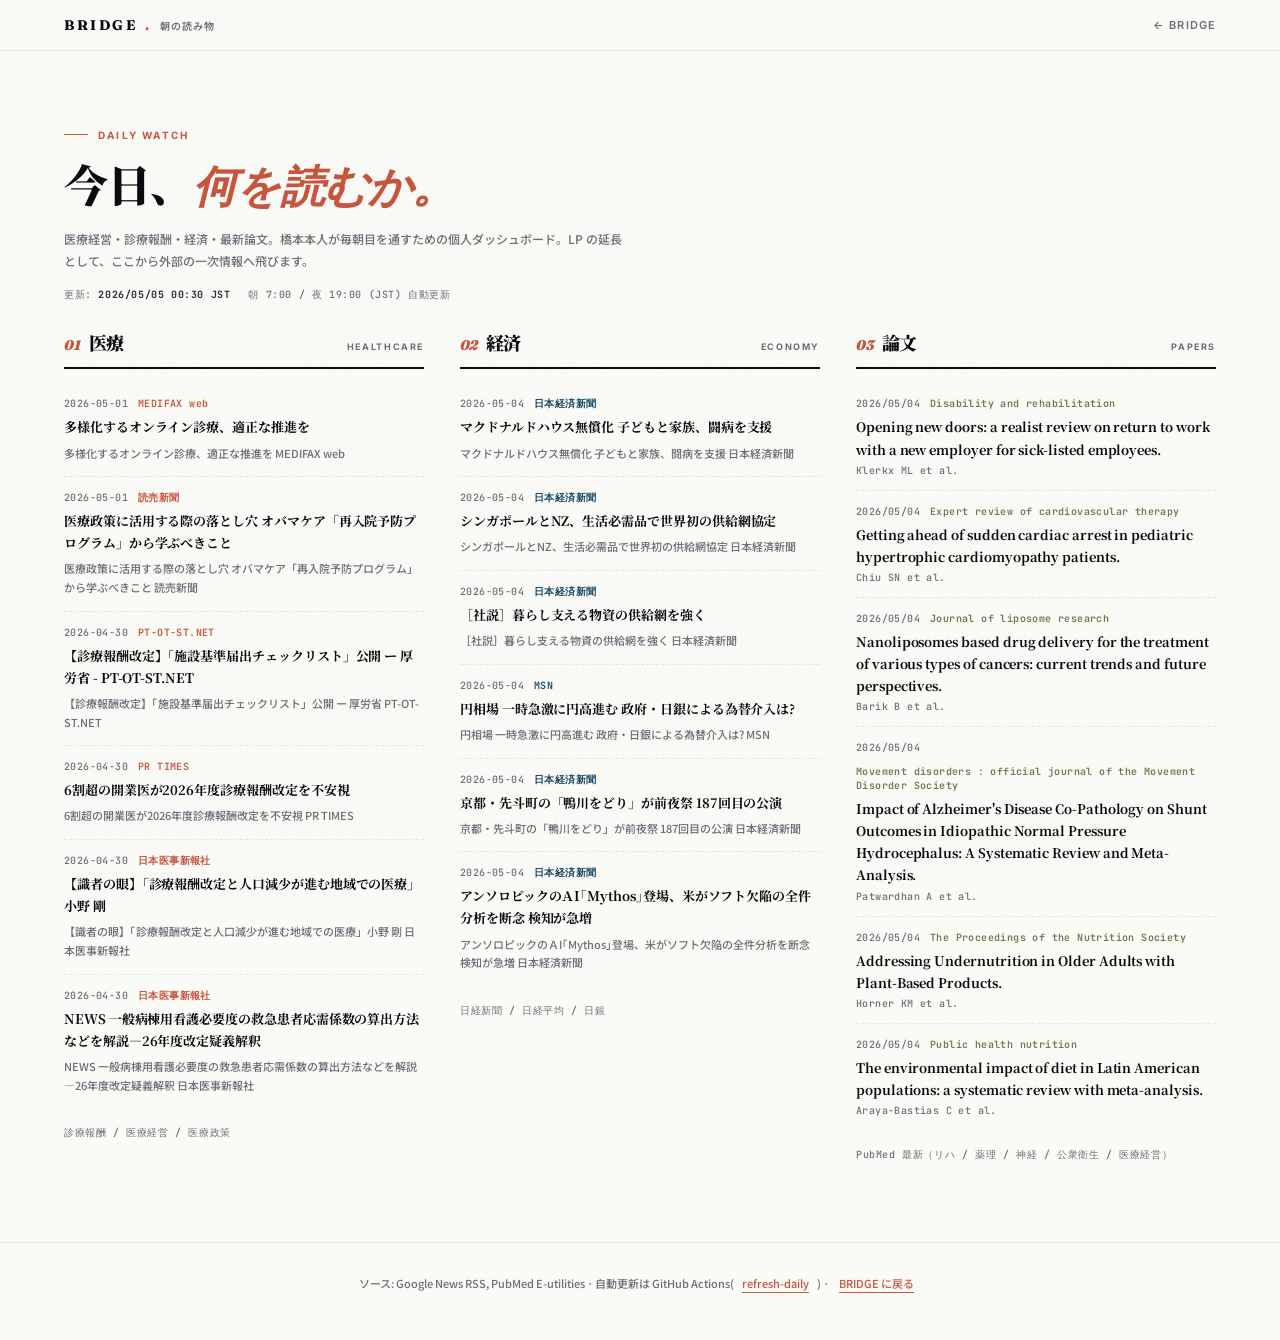
==== morning/index.html @ 3d4f2818 "feat(morning): 朝の読み物ダッシュボード /morning を新設 毎日 LP 1ヶ所で医療・経済・論文に目を通せるパーソナル領域を追加。 1日2回(JST 7:00/19:00)に自動" ====
<!DOCTYPE html>
<html lang="ja">
<head>
<meta charset="UTF-8">
<meta name="viewport" content="width=device-width, initial-scale=1.0">
<title>朝の読み物 — BRIDGE</title>
<meta name="description" content="医療経営・診療報酬・経済・最新論文の毎日のダイジェスト。BRIDGE 内製のパーソナルダッシュボード。">
<meta name="robots" content="noindex">
<link rel="preconnect" href="https://fonts.googleapis.com">
<link rel="preconnect" href="https://fonts.gstatic.com" crossorigin>
<link href="https://fonts.googleapis.com/css2?family=Fraunces:ital,opsz,wght@0,9..144,400;0,9..144,700;0,9..144,900;1,9..144,400;1,9..144,700;1,9..144,900&family=Inter:wght@400;500;600;700;800;900&family=JetBrains+Mono:wght@400;500;700&family=Noto+Sans+JP:wght@400;500;700;900&family=Noto+Serif+JP:wght@400;700;900&display=swap" rel="stylesheet">
<style>
*,*::before,*::after{margin:0;padding:0;box-sizing:border-box}
:root{
  --paper:#FAFAF7;--paper-2:#F4F1E8;--paper-3:#EDE8DD;
  --ink:#0A0A0F;--ink-2:#2A2A35;--ink-3:#6E6E78;--ink-4:#B8B5A8;
  --line:rgba(10,10,15,0.08);--line-2:rgba(10,10,15,0.16);
  --vermilion:#C8553D;--vermilion-deep:#A8442F;
  --indigo:#1B4965;--indigo-deep:#0F2D44;
  --moegi:#8A9A5B;--moegi-deep:#6B7A4F;
  --taisha:#8B5A2B;--taisha-deep:#6B4420;
  --serif-jp:'Noto Serif JP',serif;
  --sans-jp:'Noto Sans JP',sans-serif;
  --serif-en:'Fraunces',serif;
  --sans-en:'Inter',sans-serif;
  --mono:'JetBrains Mono',monospace;
  --max:1280px;
  --pad-x:clamp(20px,5vw,64px);
}
html{-webkit-font-smoothing:antialiased;text-rendering:optimizeLegibility}
body{font-family:var(--sans-jp);background:var(--paper);color:var(--ink);line-height:1.7;font-feature-settings:"palt" 1}
body::before{content:'';position:fixed;inset:0;pointer-events:none;z-index:200;opacity:0.025;background-image:url("data:image/svg+xml;utf8,<svg xmlns='http://www.w3.org/2000/svg' width='400' height='400'><filter id='n'><feTurbulence type='fractalNoise' baseFrequency='0.85' numOctaves='2' stitchTiles='stitch'/></filter><rect width='100%25' height='100%25' filter='url(%23n)'/></svg>");mix-blend-mode:multiply}
a{color:inherit;text-decoration:none}

/* ===== nav ===== */
.nav{position:sticky;top:0;z-index:50;display:flex;justify-content:space-between;align-items:center;padding:18px var(--pad-x);background:rgba(250,250,247,0.86);backdrop-filter:blur(12px);-webkit-backdrop-filter:blur(12px);border-bottom:1px solid var(--line)}
.nav-logo{font:700 14px/1 var(--serif-en);letter-spacing:0.18em;color:var(--ink);display:inline-flex;gap:8px;align-items:baseline}
.nav-logo .dot{color:var(--vermilion)}
.nav-logo .small{font:600 10px/1 var(--sans-jp);color:var(--ink-3);letter-spacing:0.1em}
.nav-back{font:600 11px/1 var(--sans-en);letter-spacing:0.1em;color:var(--ink-3);text-transform:uppercase;transition:color .2s}
.nav-back:hover{color:var(--vermilion)}

/* ===== head ===== */
.page-head{padding:64px var(--pad-x) 32px;max-width:var(--max);margin:0 auto}
.page-eyebrow{font:700 10px/1 var(--sans-en);letter-spacing:0.22em;color:var(--vermilion);text-transform:uppercase;margin-bottom:16px;display:inline-flex;align-items:center;gap:10px}
.page-eyebrow::before{content:'';width:24px;height:1px;background:var(--vermilion)}
.page-h1{font:900 clamp(28px,4vw,44px)/1.25 var(--serif-jp);letter-spacing:-0.02em}
.page-h1 .em{font-family:var(--serif-en);font-style:italic;color:var(--vermilion)}
.page-sub{font:500 12px/1.85 var(--sans-jp);color:var(--ink-3);max-width:560px;margin-top:14px}
.page-meta{font:500 10px/1 var(--mono);color:var(--ink-3);letter-spacing:0.06em;margin-top:18px;display:flex;gap:18px;flex-wrap:wrap}
.page-meta strong{color:var(--ink-2);font-weight:700}

/* ===== grid ===== */
.dash{padding:0 var(--pad-x) 80px;max-width:var(--max);margin:0 auto;display:grid;grid-template-columns:repeat(3,1fr);gap:36px;align-items:start}
@media(max-width:980px){.dash{grid-template-columns:1fr;gap:48px}}

.col{display:flex;flex-direction:column}
.col-head{padding-bottom:14px;margin-bottom:14px;border-bottom:2px solid var(--ink);display:flex;justify-content:space-between;align-items:baseline;gap:12px}
.col-h{font:900 18px/1.2 var(--serif-jp);letter-spacing:-0.01em}
.col-h .num{font:900 italic 14px/1 var(--serif-en);color:var(--vermilion);margin-right:8px}
.col-tag{font:700 9px/1 var(--sans-en);letter-spacing:0.18em;text-transform:uppercase;color:var(--ink-3)}

.col-body{display:flex;flex-direction:column;gap:0}
.item{padding:14px 0;border-bottom:1px dashed var(--line);display:block;transition:background .15s}
.item:hover{background:var(--paper-2)}
.item:last-child{border-bottom:none}
.item-meta{font:500 10px/1.4 var(--mono);color:var(--ink-3);letter-spacing:0.04em;margin-bottom:5px;display:flex;gap:10px;align-items:baseline;flex-wrap:wrap}
.item-meta .src{color:var(--vermilion);font-weight:600}
.item-meta .src.indigo{color:var(--indigo)}
.item-meta .src.moegi{color:var(--moegi-deep)}
.item-title{font:700 13px/1.7 var(--serif-jp);color:var(--ink);letter-spacing:-0.005em}
.item:hover .item-title{color:var(--vermilion)}
.item-excerpt{font:500 11px/1.7 var(--sans-jp);color:var(--ink-3);margin-top:5px}
.item-author{font:500 10px/1 var(--mono);color:var(--ink-3);margin-top:5px;letter-spacing:0.04em}

.col-foot{margin-top:18px;font:500 10px/1.4 var(--mono);color:var(--ink-3);letter-spacing:0.06em}

.empty{font:500 12px/1.7 var(--sans-jp);color:var(--ink-3);font-style:italic;padding:24px 0}

/* ===== footer ===== */
.foot{padding:32px var(--pad-x) 48px;border-top:1px solid var(--line);text-align:center;font:500 11px/1.6 var(--sans-jp);color:var(--ink-3)}
.foot a{color:var(--vermilion);border-bottom:1px solid currentColor;padding-bottom:1px;margin:0 8px}
</style>
</head>
<body>

<nav class="nav">
  <a href="../index.html" class="nav-logo">BRIDGE<span class="dot">.</span><span class="small">朝の読み物</span></a>
  <a href="../index.html" class="nav-back">← BRIDGE</a>
</nav>

<header class="page-head">
  <div class="page-eyebrow">Daily Watch</div>
  <h1 class="page-h1">今日、<span class="em">何を読むか。</span></h1>
  <p class="page-sub">医療経営・診療報酬・経済・最新論文。橋本本人が毎朝目を通すための個人ダッシュボード。LP の延長として、ここから外部の一次情報へ飛びます。</p>
  <div class="page-meta">
    <span>更新: <strong id="updatedAt">読込中…</strong></span>
    <span>朝 7:00 / 夜 19:00 (JST) 自動更新</span>
  </div>
</header>

<main class="dash">

  <section class="col">
    <div class="col-head">
      <div class="col-h"><span class="num">01</span>医療</div>
      <span class="col-tag">Healthcare</span>
    </div>
    <div class="col-body" id="medList">
      <div class="empty">読込中…</div>
    </div>
    <div class="col-foot" id="medFoot">診療報酬 / 医療経営 / 医療政策</div>
  </section>

  <section class="col">
    <div class="col-head">
      <div class="col-h"><span class="num">02</span>経済</div>
      <span class="col-tag">Economy</span>
    </div>
    <div class="col-body" id="ecoList">
      <div class="empty">読込中…</div>
    </div>
    <div class="col-foot" id="ecoFoot">日経新聞 / 日経平均 / 日銀</div>
  </section>

  <section class="col">
    <div class="col-head">
      <div class="col-h"><span class="num">03</span>論文</div>
      <span class="col-tag">Papers</span>
    </div>
    <div class="col-body" id="papList">
      <div class="empty">読込中…</div>
    </div>
    <div class="col-foot" id="papFoot">PubMed 最新（リハ / 薬理 / 神経 / 公衆衛生 / 医療経営）</div>
  </section>

</main>

<footer class="foot">
  ソース: Google News RSS, PubMed E-utilities · 自動更新は GitHub Actions(<a href="https://github.com/bridge-med/bridge-lp/actions/workflows/refresh-daily.yml" target="_blank">refresh-daily</a>)
  · <a href="../index.html">BRIDGE に戻る</a>
</footer>

<script>
const FEED_URL = '../daily/feed.json';

function esc(s){
  return String(s ?? '').replace(/[&<>"']/g, m => ({'&':'&amp;','<':'&lt;','>':'&gt;','"':'&quot;',"'":'&#39;'}[m]));
}

function fmtDate(iso){
  if (!iso) return '';
  // 'YYYY-MM-DD' のまま使える
  return iso.length >= 10 ? iso.slice(0, 10) : iso;
}

function renderItem(it, kind){
  const srcCls = kind === 'eco' ? 'indigo' : kind === 'pap' ? 'moegi' : '';
  const meta = [
    `<span>${esc(fmtDate(it.date))}</span>`,
    it.source ? `<span class="src ${srcCls}">${esc(it.source)}</span>` : ''
  ].filter(Boolean).join('');
  const author = it.authors ? `<div class="item-author">${esc(it.authors)}</div>` : '';
  const excerpt = it.excerpt ? `<div class="item-excerpt">${esc(it.excerpt)}</div>` : '';
  return `
    <a class="item" href="${esc(it.url)}" target="_blank" rel="noopener">
      <div class="item-meta">${meta}</div>
      <div class="item-title">${esc(it.title)}</div>
      ${author}
      ${excerpt}
    </a>
  `;
}

function renderEmpty(msg){
  return `<div class="empty">${esc(msg)}</div>`;
}

(async () => {
  try {
    const res = await fetch(FEED_URL, { cache: 'no-cache' });
    if (!res.ok) throw new Error('fetch failed: ' + res.status);
    const data = await res.json();

    // 更新時刻を JST で表示
    const updated = new Date(data.updated_at);
    const opts = { year: 'numeric', month: '2-digit', day: '2-digit', hour: '2-digit', minute: '2-digit', timeZone: 'Asia/Tokyo' };
    document.getElementById('updatedAt').textContent =
      updated.toLocaleString('ja-JP', opts) + ' JST';

    const fill = (id, items, kind) => {
      const el = document.getElementById(id);
      if (!items || items.length === 0) {
        el.innerHTML = renderEmpty('今日は取得できなかった項目です');
        return;
      }
      el.innerHTML = items.map(it => renderItem(it, kind)).join('');
    };

    fill('medList', data.medical, 'med');
    fill('ecoList', data.economy, 'eco');
    fill('papList', data.papers,  'pap');

  } catch (e) {
    console.warn(e);
    document.getElementById('updatedAt').textContent = '取得失敗';
    ['medList', 'ecoList', 'papList'].forEach(id => {
      document.getElementById(id).innerHTML =
        renderEmpty('feed.json を読み込めませんでした');
    });
  }
})();
</script>

</body>
</html>
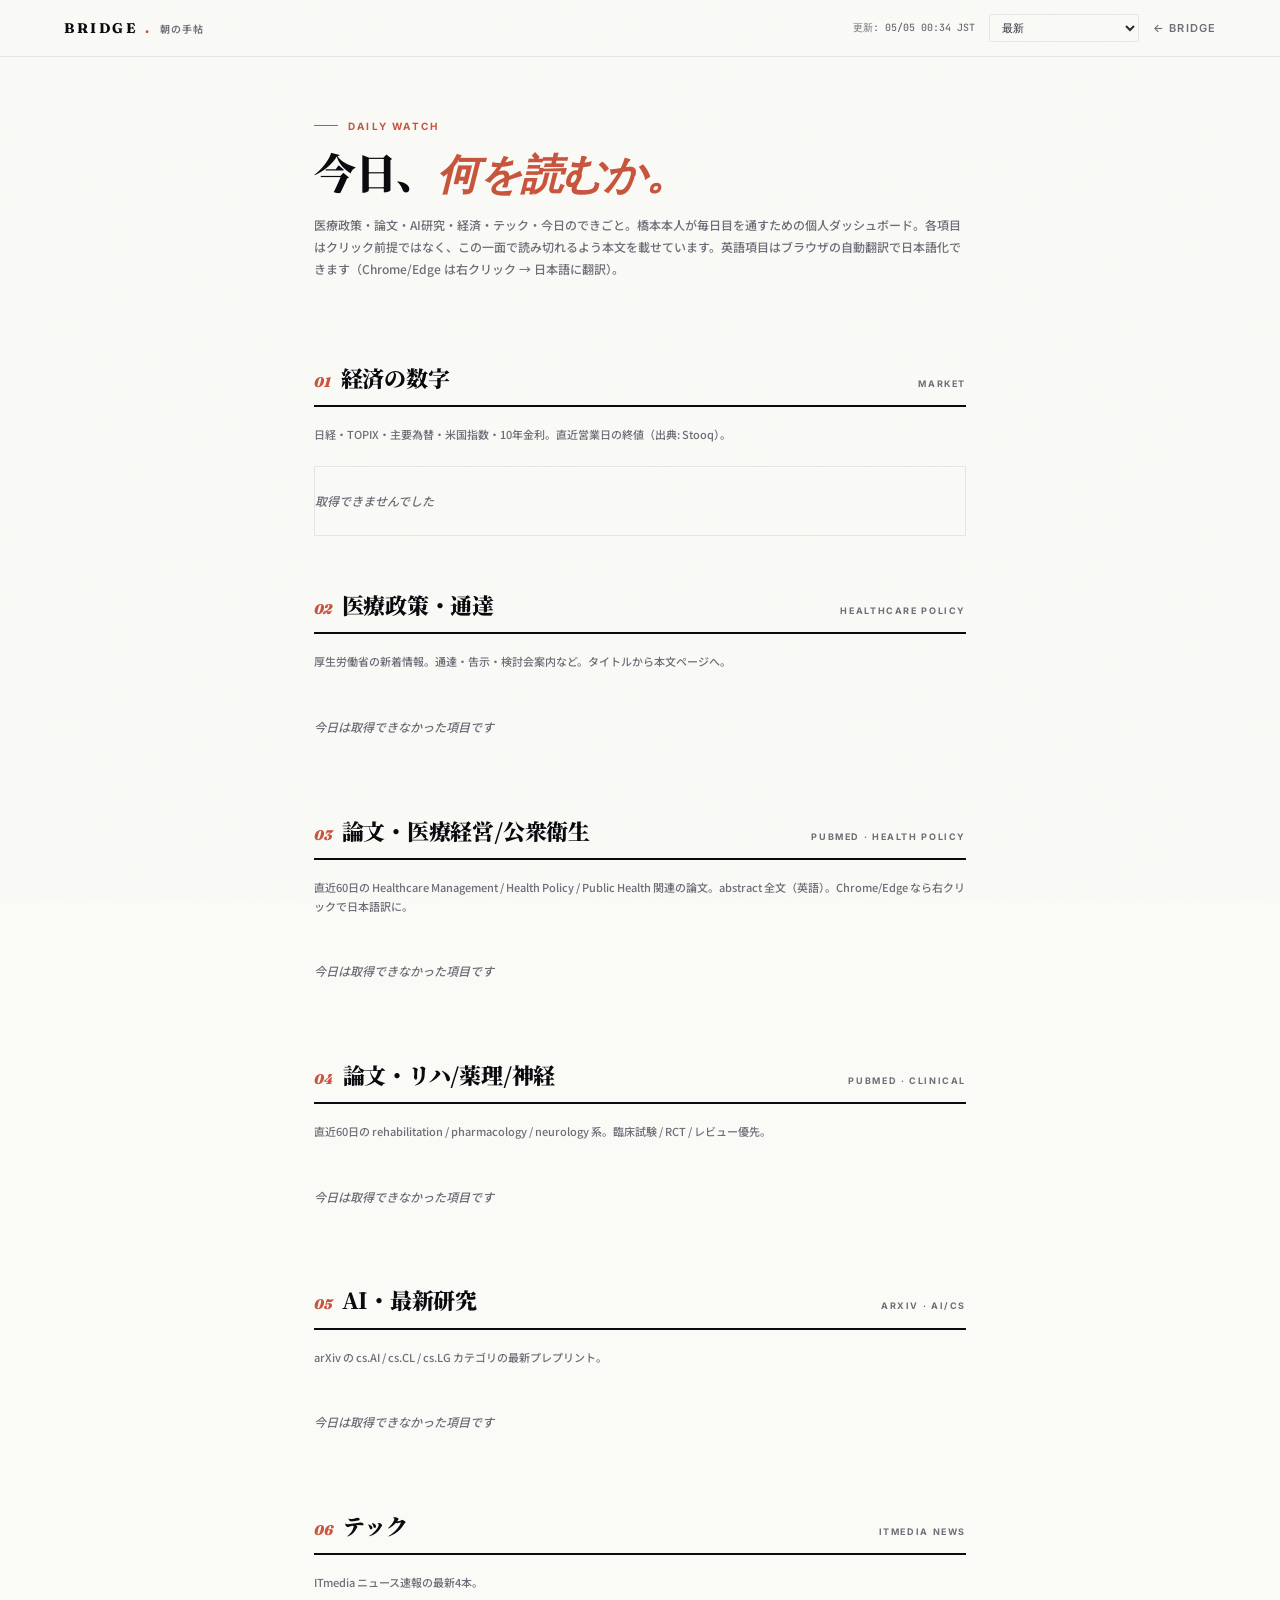
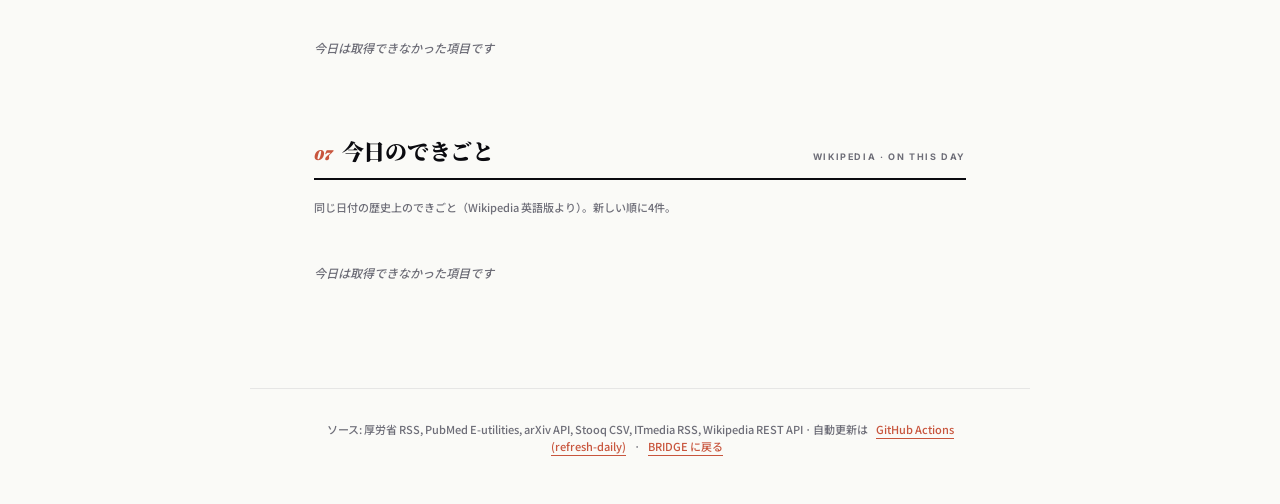
==== commit 97ef69bb: "feat(morning): 多ソース化 + 過去ログ + 情報密度高い読み物に再設計 Google News RSS を廃止(paywall + 追跡リダイレクト + 本文不在で クリックしても読め" ====
--- a/morning/index.html
+++ b/morning/index.html
@@ -3,8 +3,8 @@
 <head>
 <meta charset="UTF-8">
 <meta name="viewport" content="width=device-width, initial-scale=1.0">
-<title>朝の読み物 — BRIDGE</title>
-<meta name="description" content="医療経営・診療報酬・経済・最新論文の毎日のダイジェスト。BRIDGE 内製のパーソナルダッシュボード。">
+<title>朝の手帖 — BRIDGE</title>
+<meta name="description" content="医療経営・診療報酬・論文・経済・テック・今日のできごとを毎日まとめて読む、BRIDGE 内製のパーソナルダッシュボード。">
 <meta name="robots" content="noindex">
 <link rel="preconnect" href="https://fonts.googleapis.com">
 <link rel="preconnect" href="https://fonts.gstatic.com" crossorigin>
@@ -24,151 +24,233 @@
   --serif-en:'Fraunces',serif;
   --sans-en:'Inter',sans-serif;
   --mono:'JetBrains Mono',monospace;
-  --max:1280px;
+  --max-text:780px;
   --pad-x:clamp(20px,5vw,64px);
 }
 html{-webkit-font-smoothing:antialiased;text-rendering:optimizeLegibility}
-body{font-family:var(--sans-jp);background:var(--paper);color:var(--ink);line-height:1.7;font-feature-settings:"palt" 1}
+body{font-family:var(--sans-jp);background:var(--paper);color:var(--ink);line-height:1.75;font-feature-settings:"palt" 1}
 body::before{content:'';position:fixed;inset:0;pointer-events:none;z-index:200;opacity:0.025;background-image:url("data:image/svg+xml;utf8,<svg xmlns='http://www.w3.org/2000/svg' width='400' height='400'><filter id='n'><feTurbulence type='fractalNoise' baseFrequency='0.85' numOctaves='2' stitchTiles='stitch'/></filter><rect width='100%25' height='100%25' filter='url(%23n)'/></svg>");mix-blend-mode:multiply}
 a{color:inherit;text-decoration:none}
 
 /* ===== nav ===== */
-.nav{position:sticky;top:0;z-index:50;display:flex;justify-content:space-between;align-items:center;padding:18px var(--pad-x);background:rgba(250,250,247,0.86);backdrop-filter:blur(12px);-webkit-backdrop-filter:blur(12px);border-bottom:1px solid var(--line)}
+.nav{position:sticky;top:0;z-index:50;display:flex;justify-content:space-between;align-items:center;padding:14px var(--pad-x);background:rgba(250,250,247,0.86);backdrop-filter:blur(12px);-webkit-backdrop-filter:blur(12px);border-bottom:1px solid var(--line)}
 .nav-logo{font:700 14px/1 var(--serif-en);letter-spacing:0.18em;color:var(--ink);display:inline-flex;gap:8px;align-items:baseline}
 .nav-logo .dot{color:var(--vermilion)}
 .nav-logo .small{font:600 10px/1 var(--sans-jp);color:var(--ink-3);letter-spacing:0.1em}
+.nav-controls{display:flex;align-items:center;gap:14px;font:500 11px/1 var(--mono);color:var(--ink-3)}
+.nav-controls select{font:500 11px/1.4 var(--mono);color:var(--ink-2);background:var(--paper);border:1px solid var(--line);padding:5px 8px;border-radius:2px;cursor:pointer}
+.nav-controls .updated{font-size:10px}
 .nav-back{font:600 11px/1 var(--sans-en);letter-spacing:0.1em;color:var(--ink-3);text-transform:uppercase;transition:color .2s}
 .nav-back:hover{color:var(--vermilion)}
 
 /* ===== head ===== */
-.page-head{padding:64px var(--pad-x) 32px;max-width:var(--max);margin:0 auto}
-.page-eyebrow{font:700 10px/1 var(--sans-en);letter-spacing:0.22em;color:var(--vermilion);text-transform:uppercase;margin-bottom:16px;display:inline-flex;align-items:center;gap:10px}
+.page-head{padding:48px var(--pad-x) 28px;max-width:var(--max-text);margin:0 auto}
+.page-eyebrow{font:700 10px/1 var(--sans-en);letter-spacing:0.22em;color:var(--vermilion);text-transform:uppercase;margin-bottom:14px;display:inline-flex;align-items:center;gap:10px}
 .page-eyebrow::before{content:'';width:24px;height:1px;background:var(--vermilion)}
-.page-h1{font:900 clamp(28px,4vw,44px)/1.25 var(--serif-jp);letter-spacing:-0.02em}
+.page-h1{font:900 clamp(28px,4vw,42px)/1.25 var(--serif-jp);letter-spacing:-0.02em}
 .page-h1 .em{font-family:var(--serif-en);font-style:italic;color:var(--vermilion)}
-.page-sub{font:500 12px/1.85 var(--sans-jp);color:var(--ink-3);max-width:560px;margin-top:14px}
-.page-meta{font:500 10px/1 var(--mono);color:var(--ink-3);letter-spacing:0.06em;margin-top:18px;display:flex;gap:18px;flex-wrap:wrap}
-.page-meta strong{color:var(--ink-2);font-weight:700}
-
-/* ===== grid ===== */
-.dash{padding:0 var(--pad-x) 80px;max-width:var(--max);margin:0 auto;display:grid;grid-template-columns:repeat(3,1fr);gap:36px;align-items:start}
-@media(max-width:980px){.dash{grid-template-columns:1fr;gap:48px}}
-
-.col{display:flex;flex-direction:column}
-.col-head{padding-bottom:14px;margin-bottom:14px;border-bottom:2px solid var(--ink);display:flex;justify-content:space-between;align-items:baseline;gap:12px}
-.col-h{font:900 18px/1.2 var(--serif-jp);letter-spacing:-0.01em}
-.col-h .num{font:900 italic 14px/1 var(--serif-en);color:var(--vermilion);margin-right:8px}
-.col-tag{font:700 9px/1 var(--sans-en);letter-spacing:0.18em;text-transform:uppercase;color:var(--ink-3)}
-
-.col-body{display:flex;flex-direction:column;gap:0}
-.item{padding:14px 0;border-bottom:1px dashed var(--line);display:block;transition:background .15s}
-.item:hover{background:var(--paper-2)}
+.page-sub{font:500 12px/1.85 var(--sans-jp);color:var(--ink-3);margin-top:14px}
+
+/* ===== section ===== */
+main{padding:0 var(--pad-x) 80px;max-width:var(--max-text);margin:0 auto}
+.section{margin-top:56px}
+.section-head{padding-bottom:14px;margin-bottom:18px;border-bottom:2px solid var(--ink);display:flex;justify-content:space-between;align-items:baseline;gap:12px;flex-wrap:wrap}
+.section-h{font:900 22px/1.2 var(--serif-jp);letter-spacing:-0.01em}
+.section-h .num{font:900 italic 14px/1 var(--serif-en);color:var(--vermilion);margin-right:10px}
+.section-tag{font:700 9px/1 var(--sans-en);letter-spacing:0.18em;text-transform:uppercase;color:var(--ink-3)}
+.section-desc{font:500 11px/1.7 var(--sans-jp);color:var(--ink-3);margin-bottom:22px}
+
+/* ===== item card ===== */
+.item{padding:22px 0 24px;border-bottom:1px dashed var(--line);display:block}
 .item:last-child{border-bottom:none}
-.item-meta{font:500 10px/1.4 var(--mono);color:var(--ink-3);letter-spacing:0.04em;margin-bottom:5px;display:flex;gap:10px;align-items:baseline;flex-wrap:wrap}
+.item-meta{display:flex;gap:12px;align-items:baseline;flex-wrap:wrap;font:500 10px/1.4 var(--mono);color:var(--ink-3);letter-spacing:0.04em;margin-bottom:8px}
+.item-meta .date{color:var(--ink-2);font-weight:600}
 .item-meta .src{color:var(--vermilion);font-weight:600}
 .item-meta .src.indigo{color:var(--indigo)}
 .item-meta .src.moegi{color:var(--moegi-deep)}
-.item-title{font:700 13px/1.7 var(--serif-jp);color:var(--ink);letter-spacing:-0.005em}
-.item:hover .item-title{color:var(--vermilion)}
-.item-excerpt{font:500 11px/1.7 var(--sans-jp);color:var(--ink-3);margin-top:5px}
-.item-author{font:500 10px/1 var(--mono);color:var(--ink-3);margin-top:5px;letter-spacing:0.04em}
-
-.col-foot{margin-top:18px;font:500 10px/1.4 var(--mono);color:var(--ink-3);letter-spacing:0.06em}
-
-.empty{font:500 12px/1.7 var(--sans-jp);color:var(--ink-3);font-style:italic;padding:24px 0}
+.item-meta .src.taisha{color:var(--taisha-deep)}
+.item-meta .badge{padding:2px 7px;background:var(--paper-2);border:1px solid var(--line);border-radius:2px;font:600 9px/1.3 var(--sans-jp);color:var(--ink-2);letter-spacing:0.02em}
+.item-title{font:700 16px/1.6 var(--serif-jp);color:var(--ink);letter-spacing:-0.005em;margin-bottom:10px}
+.item-title.en{font-family:var(--serif-en);font-weight:700;letter-spacing:-0.01em;line-height:1.4}
+.item-body{font:400 13px/1.95 var(--sans-jp);color:var(--ink-2)}
+.item-body.en{font-family:var(--sans-en);font-size:13px;line-height:1.85;color:var(--ink-2)}
+.item-author{font:500 11px/1.4 var(--mono);color:var(--ink-3);margin-top:8px;letter-spacing:0.02em}
+.item-link{display:inline-block;margin-top:12px;font:600 11px/1 var(--sans-en);letter-spacing:0.08em;text-transform:uppercase;color:var(--vermilion);border-bottom:1px solid var(--vermilion);padding-bottom:2px;transition:color .15s,border-color .15s}
+.item-link:hover{color:var(--vermilion-deep);border-color:var(--vermilion-deep)}
+.item-link::after{content:'  →'}
+
+/* ===== market table ===== */
+.market{margin-top:18px;background:var(--paper);border:1px solid var(--line)}
+.market table{width:100%;border-collapse:collapse;font:500 12px/1.5 var(--mono)}
+.market th{font:700 10px/1 var(--sans-en);letter-spacing:0.18em;text-transform:uppercase;color:var(--ink-3);padding:10px 12px;text-align:left;background:var(--paper-2);border-bottom:1px solid var(--line)}
+.market th.r{text-align:right}
+.market td{padding:10px 12px;border-bottom:1px solid var(--line);font-variant-numeric:tabular-nums}
+.market td:last-child{border-bottom:none}
+.market td.r{text-align:right;font-weight:600}
+.market td.name{font-family:var(--sans-jp);font-weight:600;color:var(--ink)}
+.market td.sym{color:var(--ink-3);font-size:10px}
+.market tr:last-child td{border-bottom:none}
+.market-foot{padding:8px 12px;font:500 10px/1.4 var(--mono);color:var(--ink-3);background:var(--paper-2);border-top:1px solid var(--line)}
+
+/* ===== empty / loading ===== */
+.empty{padding:24px 0;font:500 12px/1.7 var(--sans-jp);color:var(--ink-3);font-style:italic}
 
 /* ===== footer ===== */
-.foot{padding:32px var(--pad-x) 48px;border-top:1px solid var(--line);text-align:center;font:500 11px/1.6 var(--sans-jp);color:var(--ink-3)}
-.foot a{color:var(--vermilion);border-bottom:1px solid currentColor;padding-bottom:1px;margin:0 8px}
+.foot{padding:32px var(--pad-x) 48px;border-top:1px solid var(--line);text-align:center;font:500 11px/1.6 var(--sans-jp);color:var(--ink-3);max-width:var(--max-text);margin:0 auto}
+.foot a{color:var(--vermilion);border-bottom:1px solid currentColor;padding-bottom:1px;margin:0 6px}
+
+@media(max-width:600px){
+  .page-head{padding-top:32px}
+  .nav-controls{gap:8px}
+  .nav-controls .updated{display:none}
+  .market table{font-size:11px}
+  .market th, .market td{padding:8px 10px}
+}
 </style>
 </head>
 <body>
 
 <nav class="nav">
-  <a href="../index.html" class="nav-logo">BRIDGE<span class="dot">.</span><span class="small">朝の読み物</span></a>
-  <a href="../index.html" class="nav-back">← BRIDGE</a>
+  <a href="../index.html" class="nav-logo">BRIDGE<span class="dot">.</span><span class="small">朝の手帖</span></a>
+  <div class="nav-controls">
+    <span class="updated" id="updatedAt">読込中…</span>
+    <select id="snapshotSelect" aria-label="アーカイブを選ぶ">
+      <option value="">最新</option>
+    </select>
+    <a href="../index.html" class="nav-back">← BRIDGE</a>
+  </div>
 </nav>
 
 <header class="page-head">
   <div class="page-eyebrow">Daily Watch</div>
   <h1 class="page-h1">今日、<span class="em">何を読むか。</span></h1>
-  <p class="page-sub">医療経営・診療報酬・経済・最新論文。橋本本人が毎朝目を通すための個人ダッシュボード。LP の延長として、ここから外部の一次情報へ飛びます。</p>
-  <div class="page-meta">
-    <span>更新: <strong id="updatedAt">読込中…</strong></span>
-    <span>朝 7:00 / 夜 19:00 (JST) 自動更新</span>
-  </div>
+  <p class="page-sub">医療政策・論文・AI研究・経済・テック・今日のできごと。橋本本人が毎日目を通すための個人ダッシュボード。各項目はクリック前提ではなく、この一面で読み切れるよう本文を載せています。英語項目はブラウザの自動翻訳で日本語化できます（Chrome/Edge は右クリック → 日本語に翻訳）。</p>
 </header>
 
-<main class="dash">
-
-  <section class="col">
-    <div class="col-head">
-      <div class="col-h"><span class="num">01</span>医療</div>
-      <span class="col-tag">Healthcare</span>
-    </div>
-    <div class="col-body" id="medList">
+<main>
+
+  <!-- 経済の数字 -->
+  <section class="section" id="sec-market">
+    <div class="section-head">
+      <div class="section-h"><span class="num">01</span>経済の数字</div>
+      <span class="section-tag">Market</span>
+    </div>
+    <p class="section-desc">日経・TOPIX・主要為替・米国指数・10年金利。直近営業日の終値（出典: Stooq）。</p>
+    <div class="market" id="marketBox">
       <div class="empty">読込中…</div>
     </div>
-    <div class="col-foot" id="medFoot">診療報酬 / 医療経営 / 医療政策</div>
-  </section>
-
-  <section class="col">
-    <div class="col-head">
-      <div class="col-h"><span class="num">02</span>経済</div>
-      <span class="col-tag">Economy</span>
-    </div>
-    <div class="col-body" id="ecoList">
-      <div class="empty">読込中…</div>
-    </div>
-    <div class="col-foot" id="ecoFoot">日経新聞 / 日経平均 / 日銀</div>
-  </section>
-
-  <section class="col">
-    <div class="col-head">
-      <div class="col-h"><span class="num">03</span>論文</div>
-      <span class="col-tag">Papers</span>
-    </div>
-    <div class="col-body" id="papList">
-      <div class="empty">読込中…</div>
-    </div>
-    <div class="col-foot" id="papFoot">PubMed 最新（リハ / 薬理 / 神経 / 公衆衛生 / 医療経営）</div>
+  </section>
+
+  <!-- 医療政策 -->
+  <section class="section" id="sec-mhlw">
+    <div class="section-head">
+      <div class="section-h"><span class="num">02</span>医療政策・通達</div>
+      <span class="section-tag">Healthcare Policy</span>
+    </div>
+    <p class="section-desc">厚生労働省の新着情報。通達・告示・検討会案内など。タイトルから本文ページへ。</p>
+    <div id="mhlwList"><div class="empty">読込中…</div></div>
+  </section>
+
+  <!-- 論文: 医療経営・公衆衛生 -->
+  <section class="section" id="sec-pmgr">
+    <div class="section-head">
+      <div class="section-h"><span class="num">03</span>論文・医療経営/公衆衛生</div>
+      <span class="section-tag">PubMed · Health Policy</span>
+    </div>
+    <p class="section-desc">直近60日の Healthcare Management / Health Policy / Public Health 関連の論文。abstract 全文（英語）。Chrome/Edge なら右クリックで日本語訳に。</p>
+    <div id="pmgrList"><div class="empty">読込中…</div></div>
+  </section>
+
+  <!-- 論文: リハ・薬理・神経 -->
+  <section class="section" id="sec-pmed">
+    <div class="section-head">
+      <div class="section-h"><span class="num">04</span>論文・リハ/薬理/神経</div>
+      <span class="section-tag">PubMed · Clinical</span>
+    </div>
+    <p class="section-desc">直近60日の rehabilitation / pharmacology / neurology 系。臨床試験 / RCT / レビュー優先。</p>
+    <div id="pmedList"><div class="empty">読込中…</div></div>
+  </section>
+
+  <!-- AI 研究 -->
+  <section class="section" id="sec-arxiv">
+    <div class="section-head">
+      <div class="section-h"><span class="num">05</span>AI・最新研究</div>
+      <span class="section-tag">arXiv · AI/CS</span>
+    </div>
+    <p class="section-desc">arXiv の cs.AI / cs.CL / cs.LG カテゴリの最新プレプリント。</p>
+    <div id="arxivList"><div class="empty">読込中…</div></div>
+  </section>
+
+  <!-- テック -->
+  <section class="section" id="sec-tech">
+    <div class="section-head">
+      <div class="section-h"><span class="num">06</span>テック</div>
+      <span class="section-tag">ITmedia NEWS</span>
+    </div>
+    <p class="section-desc">ITmedia ニュース速報の最新4本。</p>
+    <div id="techList"><div class="empty">読込中…</div></div>
+  </section>
+
+  <!-- 今日のできごと -->
+  <section class="section" id="sec-wiki">
+    <div class="section-head">
+      <div class="section-h"><span class="num">07</span>今日のできごと</div>
+      <span class="section-tag">Wikipedia · On This Day</span>
+    </div>
+    <p class="section-desc">同じ日付の歴史上のできごと（Wikipedia 英語版より）。新しい順に4件。</p>
+    <div id="wikiList"><div class="empty">読込中…</div></div>
   </section>
 
 </main>
 
 <footer class="foot">
-  ソース: Google News RSS, PubMed E-utilities · 自動更新は GitHub Actions(<a href="https://github.com/bridge-med/bridge-lp/actions/workflows/refresh-daily.yml" target="_blank">refresh-daily</a>)
+  ソース: 厚労省 RSS, PubMed E-utilities, arXiv API, Stooq CSV, ITmedia RSS, Wikipedia REST API
+  · 自動更新は <a href="https://github.com/bridge-med/bridge-lp/actions/workflows/refresh-daily.yml" target="_blank">GitHub Actions (refresh-daily)</a>
   · <a href="../index.html">BRIDGE に戻る</a>
 </footer>
 
 <script>
 const FEED_URL = '../daily/feed.json';
+const ARCHIVE_INDEX_URL = '../daily/archive/index.json';
+const ARCHIVE_BASE = '../daily/archive/';
 
 function esc(s){
   return String(s ?? '').replace(/[&<>"']/g, m => ({'&':'&amp;','<':'&lt;','>':'&gt;','"':'&quot;',"'":'&#39;'}[m]));
 }
 
-function fmtDate(iso){
-  if (!iso) return '';
-  // 'YYYY-MM-DD' のまま使える
-  return iso.length >= 10 ? iso.slice(0, 10) : iso;
+function fmtDate(s){
+  if (!s) return '';
+  if (s.length >= 10) return s.slice(0, 10);
+  return s;
+}
+
+function srcCls(category){
+  return ({eco:'indigo', pmgr:'moegi', pmed:'moegi', arxiv:'taisha', wiki:'taisha'})[category] || '';
 }
 
 function renderItem(it, kind){
-  const srcCls = kind === 'eco' ? 'indigo' : kind === 'pap' ? 'moegi' : '';
+  const isEn = it.lang === 'en';
+  const cls = srcCls(kind);
   const meta = [
-    `<span>${esc(fmtDate(it.date))}</span>`,
-    it.source ? `<span class="src ${srcCls}">${esc(it.source)}</span>` : ''
+    `<span class="date">${esc(fmtDate(it.date))}</span>`,
+    it.source ? `<span class="src ${cls}">${esc(it.source)}</span>` : '',
+    it.category ? `<span class="badge">${esc(it.category)}</span>` : '',
+    it.topic ? `<span class="badge">${esc(it.topic)}</span>` : '',
+    (kind === 'wiki' && it.year) ? `<span class="badge">${esc(String(it.year))}</span>` : '',
   ].filter(Boolean).join('');
-  const author = it.authors ? `<div class="item-author">${esc(it.authors)}</div>` : '';
-  const excerpt = it.excerpt ? `<div class="item-excerpt">${esc(it.excerpt)}</div>` : '';
+  const author = it.authors ? `<div class="item-author"${isEn ? ' lang="en"':''}>${esc(it.authors)}</div>` : '';
+  const body = it.body
+    ? `<div class="item-body${isEn ? ' en':''}"${isEn ? ' lang="en"':''}>${esc(it.body)}</div>`
+    : '';
+  const link = it.url ? `<a class="item-link" href="${esc(it.url)}" target="_blank" rel="noopener">全文を読む</a>` : '';
   return `
-    <a class="item" href="${esc(it.url)}" target="_blank" rel="noopener">
+    <div class="item">
       <div class="item-meta">${meta}</div>
-      <div class="item-title">${esc(it.title)}</div>
+      <div class="item-title${isEn ? ' en':''}"${isEn ? ' lang="en"':''}>${esc(it.title)}</div>
+      ${body}
       ${author}
-      ${excerpt}
-    </a>
+      ${link}
+    </div>
   `;
 }
 
@@ -176,40 +258,103 @@
   return `<div class="empty">${esc(msg)}</div>`;
 }
 
-(async () => {
+function renderMarket(market){
+  const rows = market && market.rows || [];
+  if (rows.length === 0) return renderEmpty('取得できませんでした');
+  const tr = rows.map(r => `
+    <tr>
+      <td class="name">${esc(r.name)}</td>
+      <td class="sym">${esc(r.symbol)}</td>
+      <td class="r">${esc(r.close)}</td>
+      <td class="r" style="color:var(--ink-3);font-weight:500">${esc(r.high || '-')} / ${esc(r.low || '-')}</td>
+    </tr>
+  `).join('');
+  const updated = market.updated ? esc(market.updated.replace('T',' ').slice(0,16)) : '';
+  return `
+    <table>
+      <thead>
+        <tr>
+          <th>銘柄</th>
+          <th>シンボル</th>
+          <th class="r">直近終値</th>
+          <th class="r">高値 / 安値</th>
+        </tr>
+      </thead>
+      <tbody>${tr}</tbody>
+    </table>
+    <div class="market-foot">最終更新: ${updated} JST  ·  Source: Stooq</div>
+  `;
+}
+
+function fillList(id, items, kind){
+  const el = document.getElementById(id);
+  if (!items || items.length === 0){
+    el.innerHTML = renderEmpty('今日は取得できなかった項目です');
+    return;
+  }
+  el.innerHTML = items.map(it => renderItem(it, kind)).join('');
+}
+
+async function loadFeed(url){
+  const res = await fetch(url, { cache: 'no-cache' });
+  if (!res.ok) throw new Error('HTTP ' + res.status);
+  return await res.json();
+}
+
+function updateUpdatedLabel(data){
+  const el = document.getElementById('updatedAt');
   try {
-    const res = await fetch(FEED_URL, { cache: 'no-cache' });
-    if (!res.ok) throw new Error('fetch failed: ' + res.status);
-    const data = await res.json();
-
-    // 更新時刻を JST で表示
-    const updated = new Date(data.updated_at);
-    const opts = { year: 'numeric', month: '2-digit', day: '2-digit', hour: '2-digit', minute: '2-digit', timeZone: 'Asia/Tokyo' };
-    document.getElementById('updatedAt').textContent =
-      updated.toLocaleString('ja-JP', opts) + ' JST';
-
-    const fill = (id, items, kind) => {
-      const el = document.getElementById(id);
-      if (!items || items.length === 0) {
-        el.innerHTML = renderEmpty('今日は取得できなかった項目です');
-        return;
-      }
-      el.innerHTML = items.map(it => renderItem(it, kind)).join('');
-    };
-
-    fill('medList', data.medical, 'med');
-    fill('ecoList', data.economy, 'eco');
-    fill('papList', data.papers,  'pap');
-
+    const d = new Date(data.updated_at);
+    el.textContent = '更新: ' + d.toLocaleString('ja-JP', {
+      month:'2-digit', day:'2-digit', hour:'2-digit', minute:'2-digit', timeZone:'Asia/Tokyo'
+    }) + ' JST';
+  } catch (_) {
+    el.textContent = '更新: ' + (data.updated_jst || '-');
+  }
+}
+
+function render(data){
+  updateUpdatedLabel(data);
+  document.getElementById('marketBox').innerHTML = renderMarket(data.market);
+  fillList('mhlwList',  data.mhlw,        'mhlw');
+  fillList('pmgrList',  data.papers_mgmt, 'pmgr');
+  fillList('pmedList',  data.papers_med,  'pmed');
+  fillList('arxivList', data.arxiv,       'arxiv');
+  fillList('techList',  data.tech,        'tech');
+  fillList('wikiList',  data.wiki,        'wiki');
+}
+
+async function init(){
+  // archive 一覧を取りに行く(失敗しても続行)
+  try {
+    const idx = await loadFeed(ARCHIVE_INDEX_URL);
+    const sel = document.getElementById('snapshotSelect');
+    (idx.snapshots || []).forEach(s => {
+      const opt = document.createElement('option');
+      opt.value = s.file;
+      opt.textContent = s.label;
+      sel.appendChild(opt);
+    });
+    sel.addEventListener('change', async () => {
+      const url = sel.value ? (ARCHIVE_BASE + sel.value) : FEED_URL;
+      try { render(await loadFeed(url)); }
+      catch (e) { document.getElementById('updatedAt').textContent = '読込失敗'; }
+    });
   } catch (e) {
-    console.warn(e);
-    document.getElementById('updatedAt').textContent = '取得失敗';
-    ['medList', 'ecoList', 'papList'].forEach(id => {
-      document.getElementById(id).innerHTML =
-        renderEmpty('feed.json を読み込めませんでした');
+    console.warn('archive index 取得失敗:', e);
+  }
+
+  try {
+    render(await loadFeed(FEED_URL));
+  } catch (e) {
+    document.getElementById('updatedAt').textContent = '読込失敗';
+    ['marketBox','mhlwList','pmgrList','pmedList','arxivList','techList','wikiList'].forEach(id => {
+      document.getElementById(id).innerHTML = renderEmpty('feed.json を読み込めませんでした');
     });
   }
-})();
+}
+
+init();
 </script>
 
 </body>
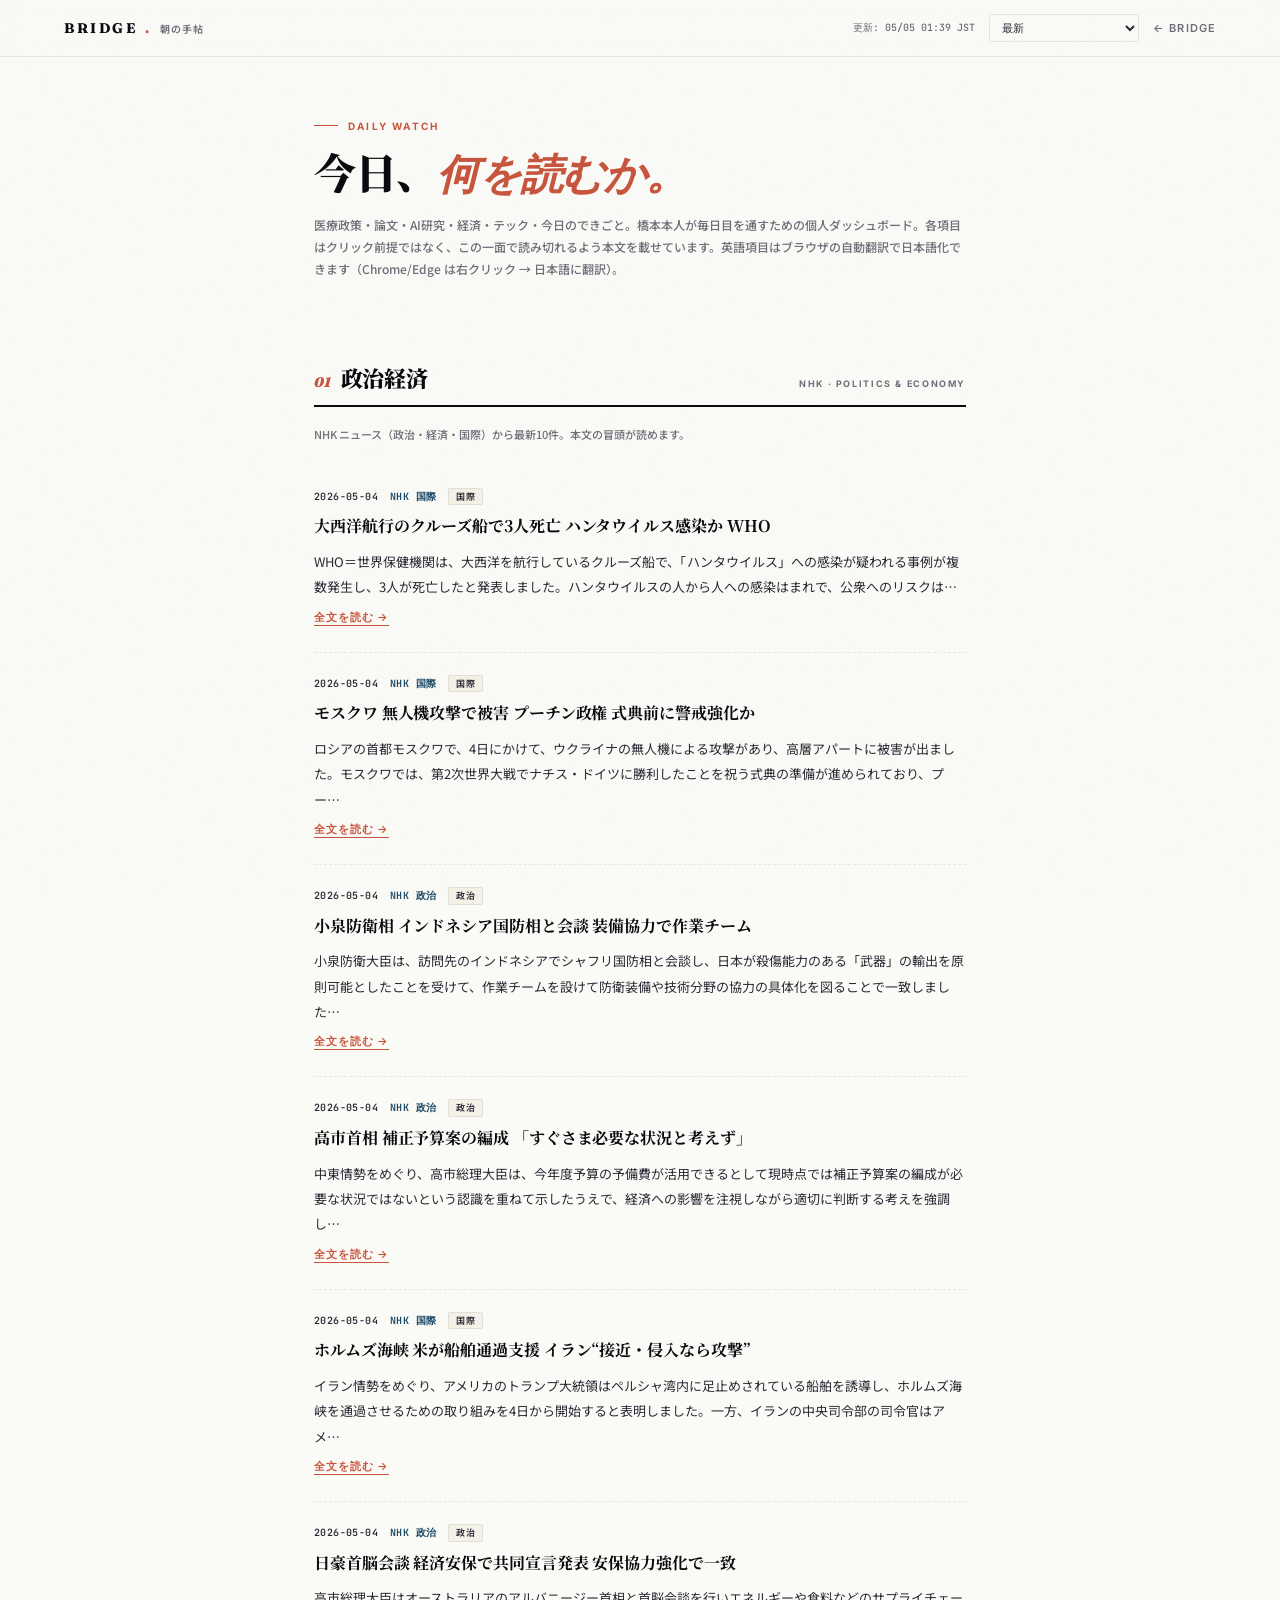
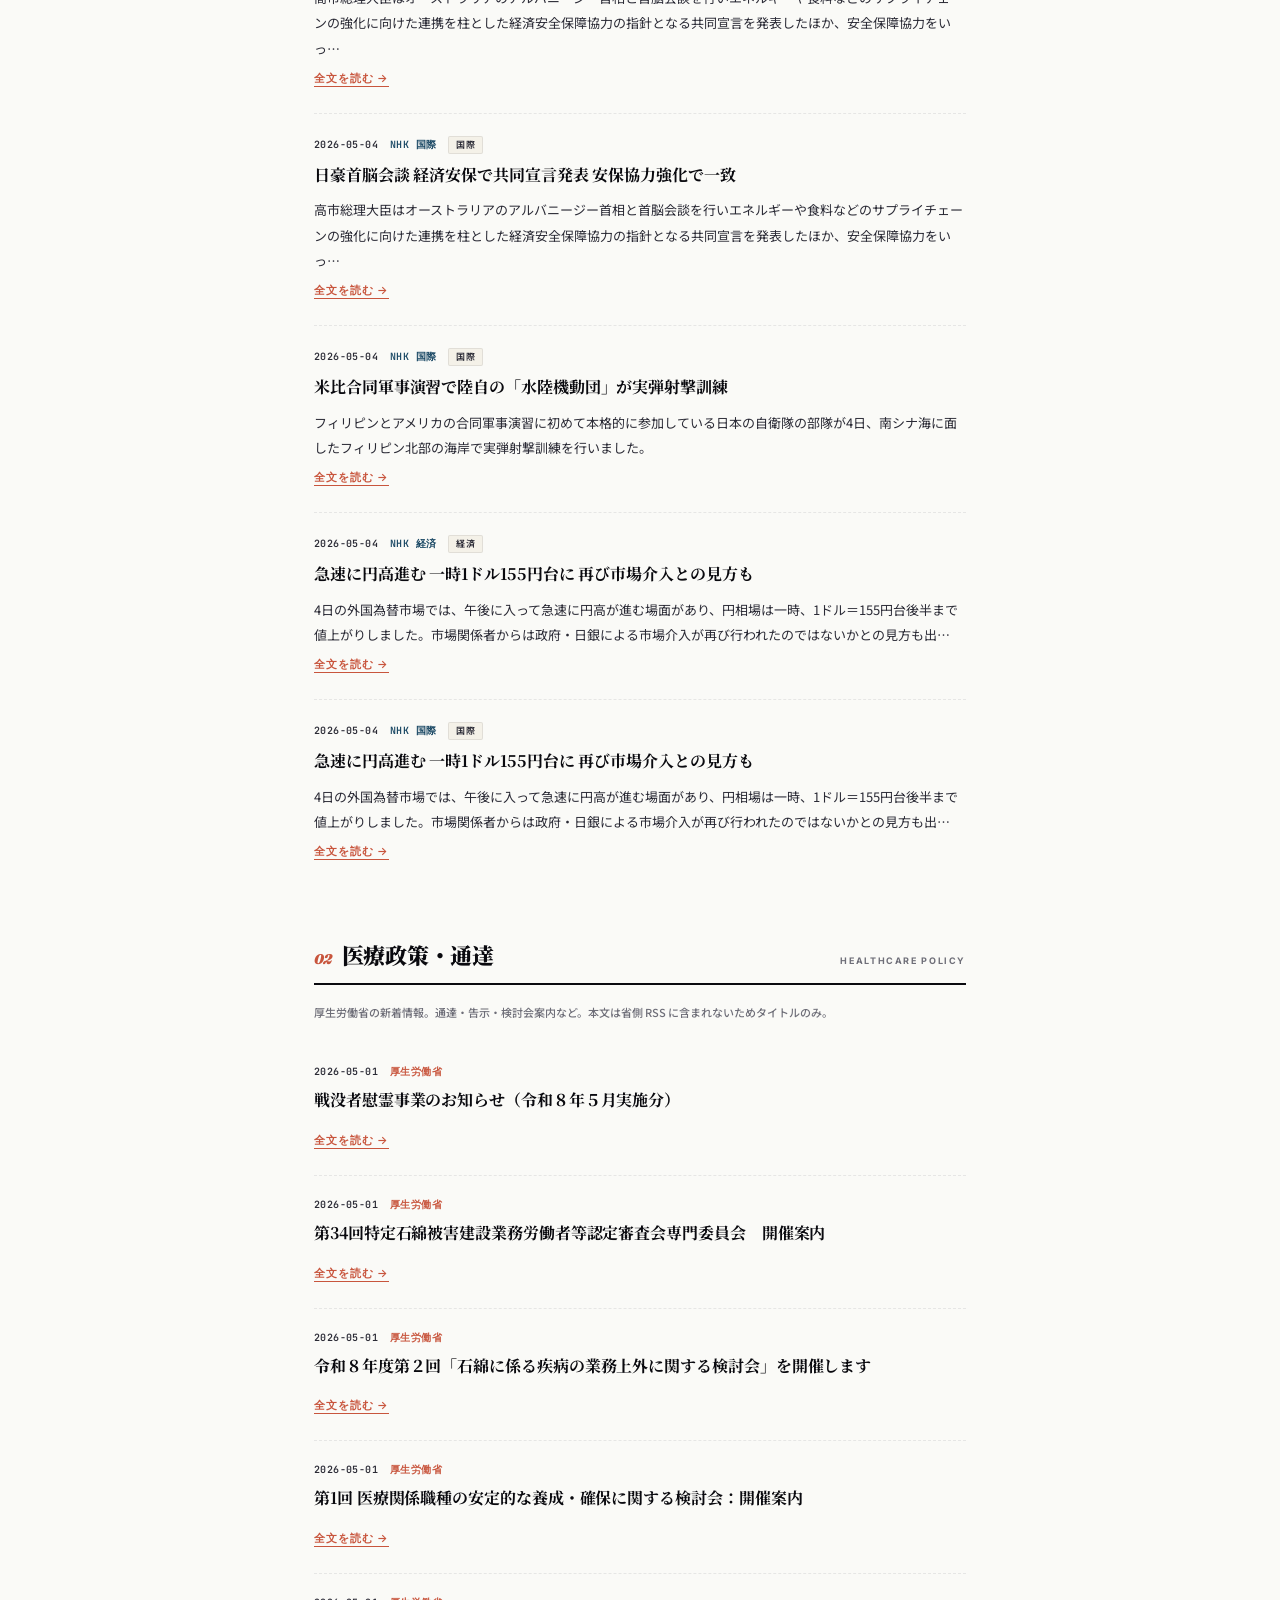
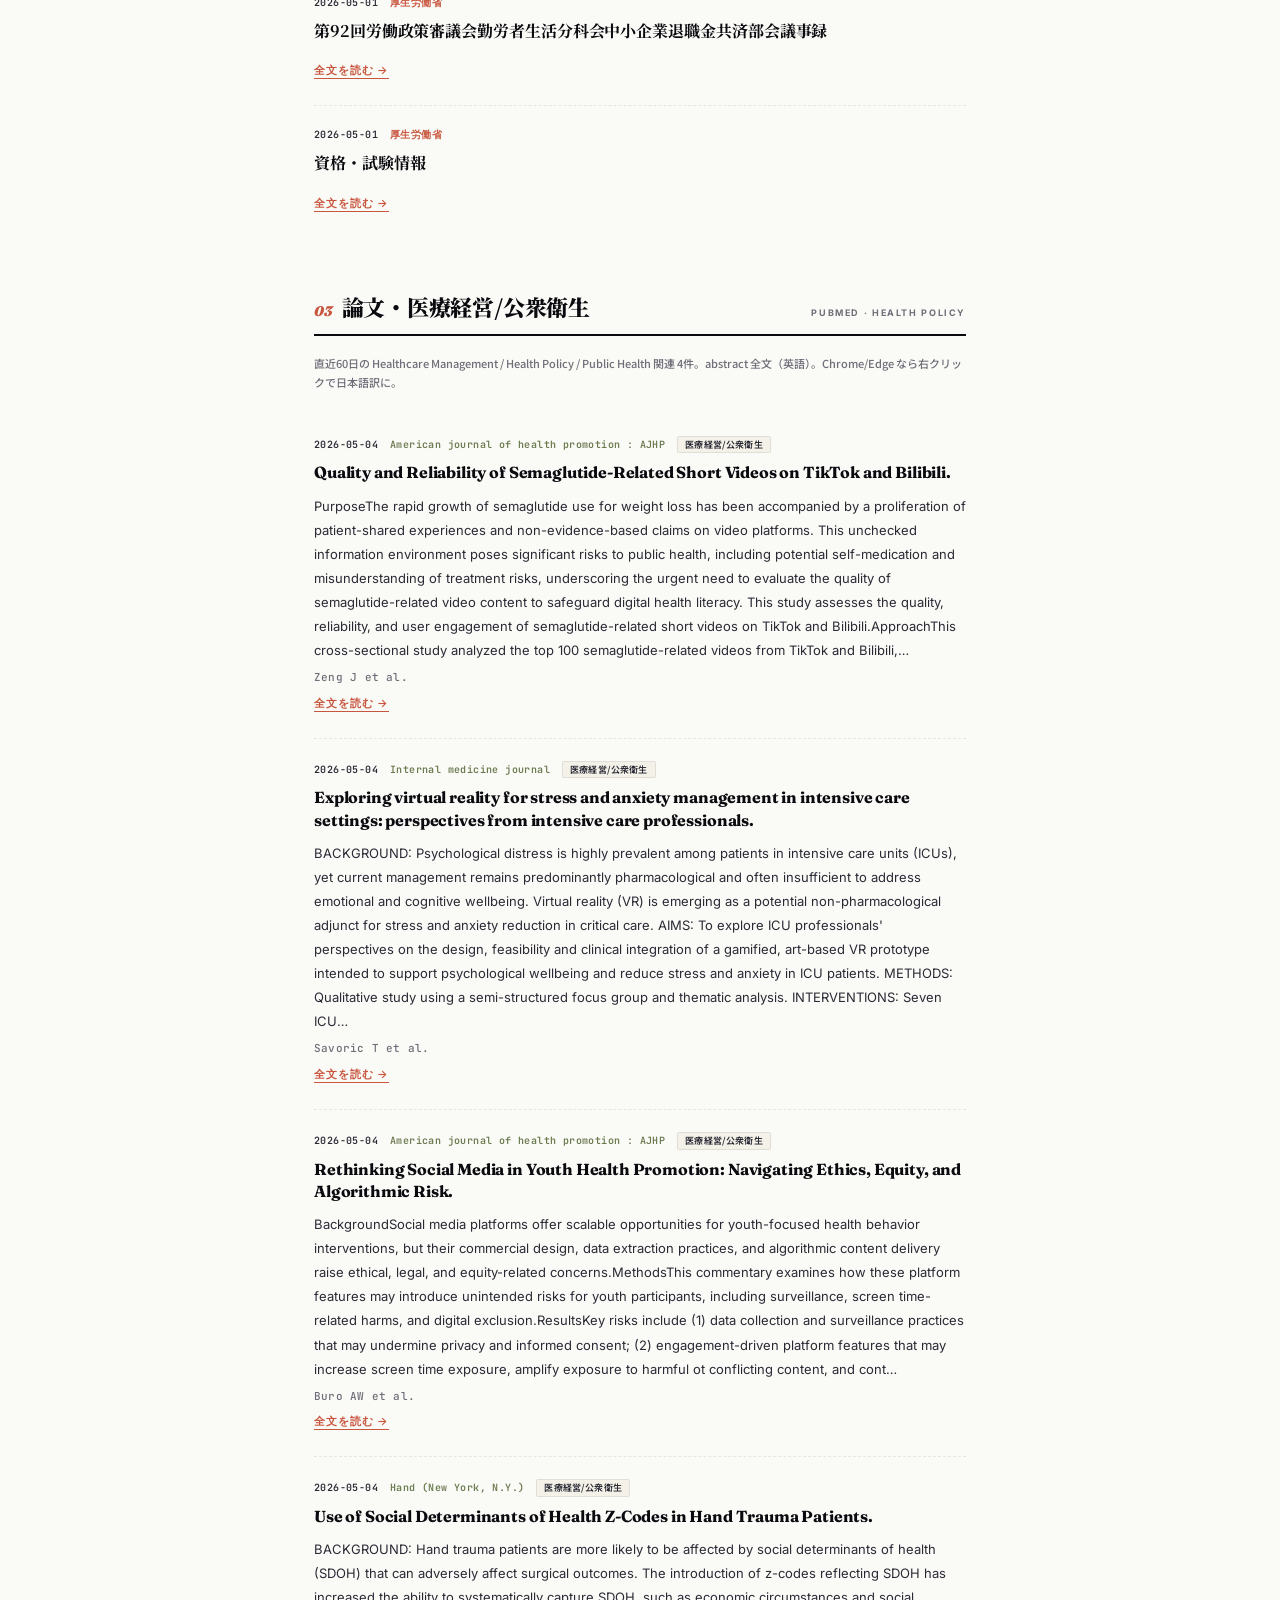
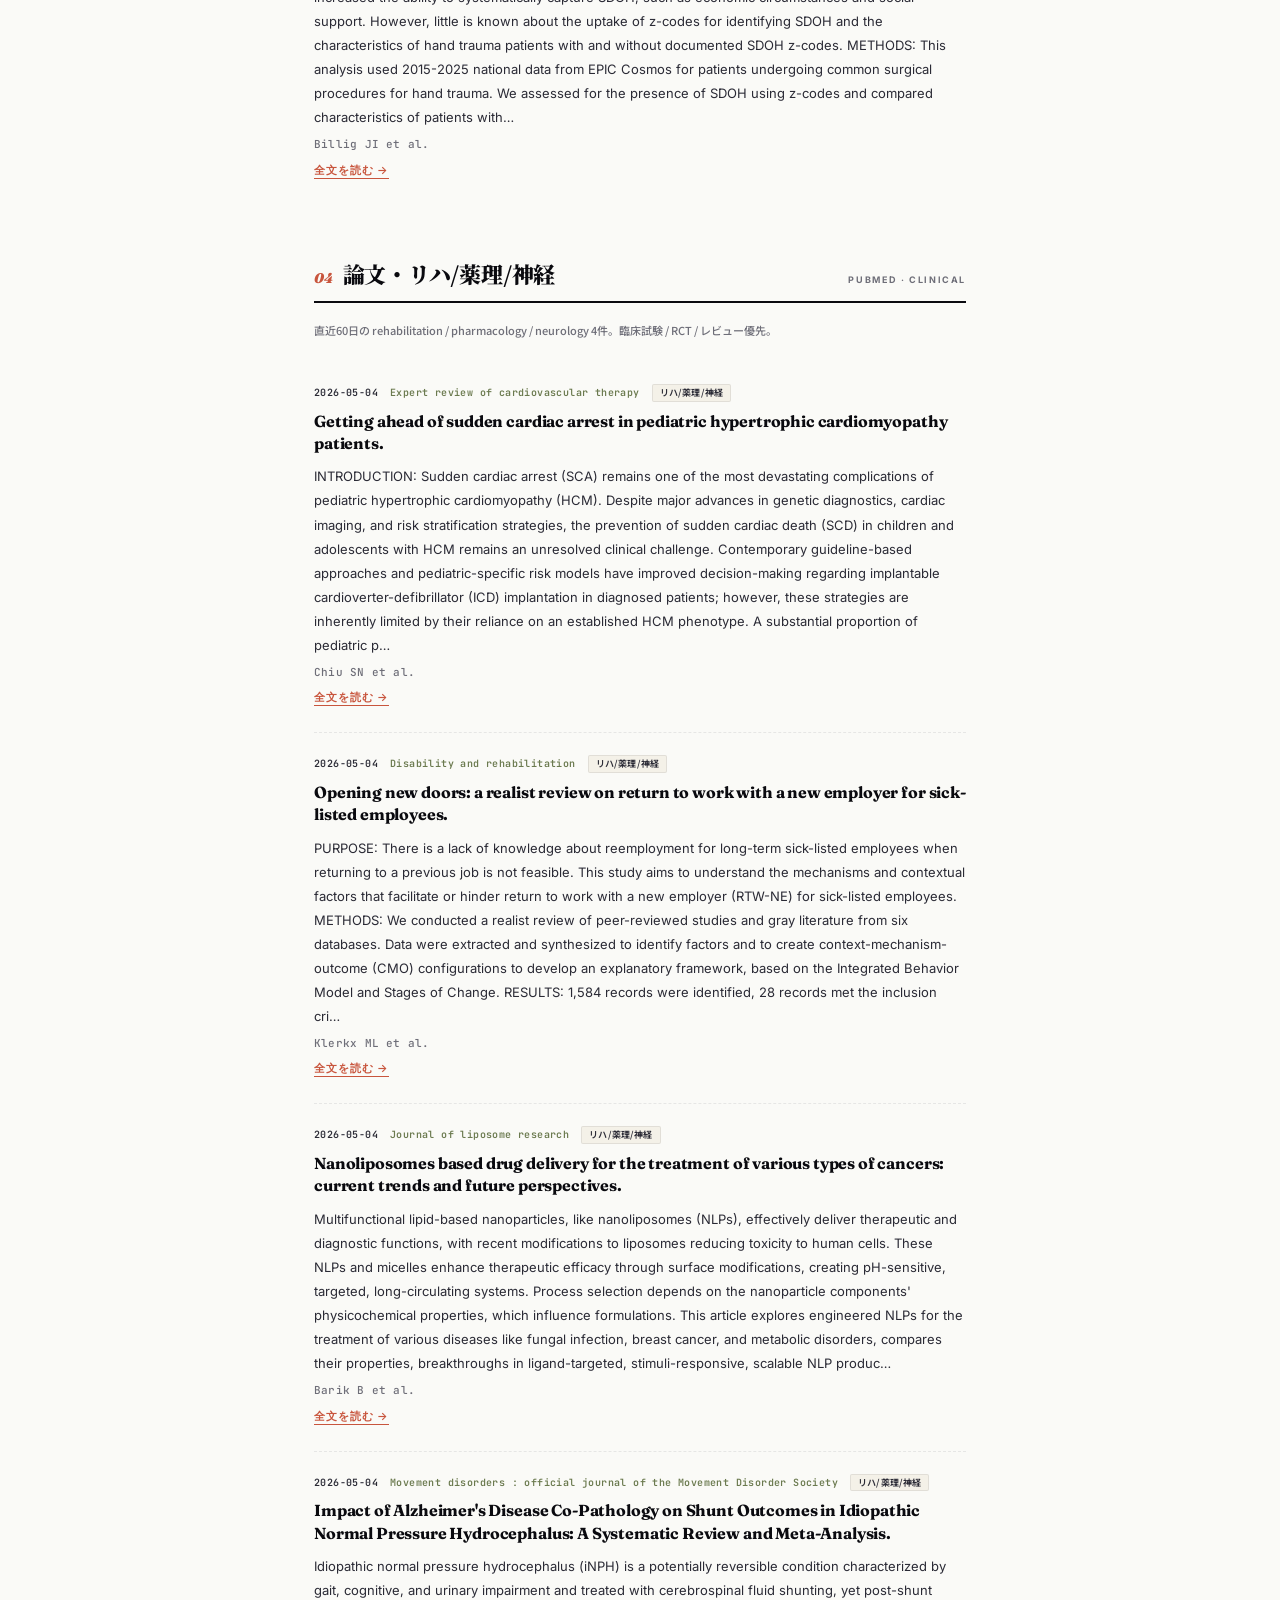
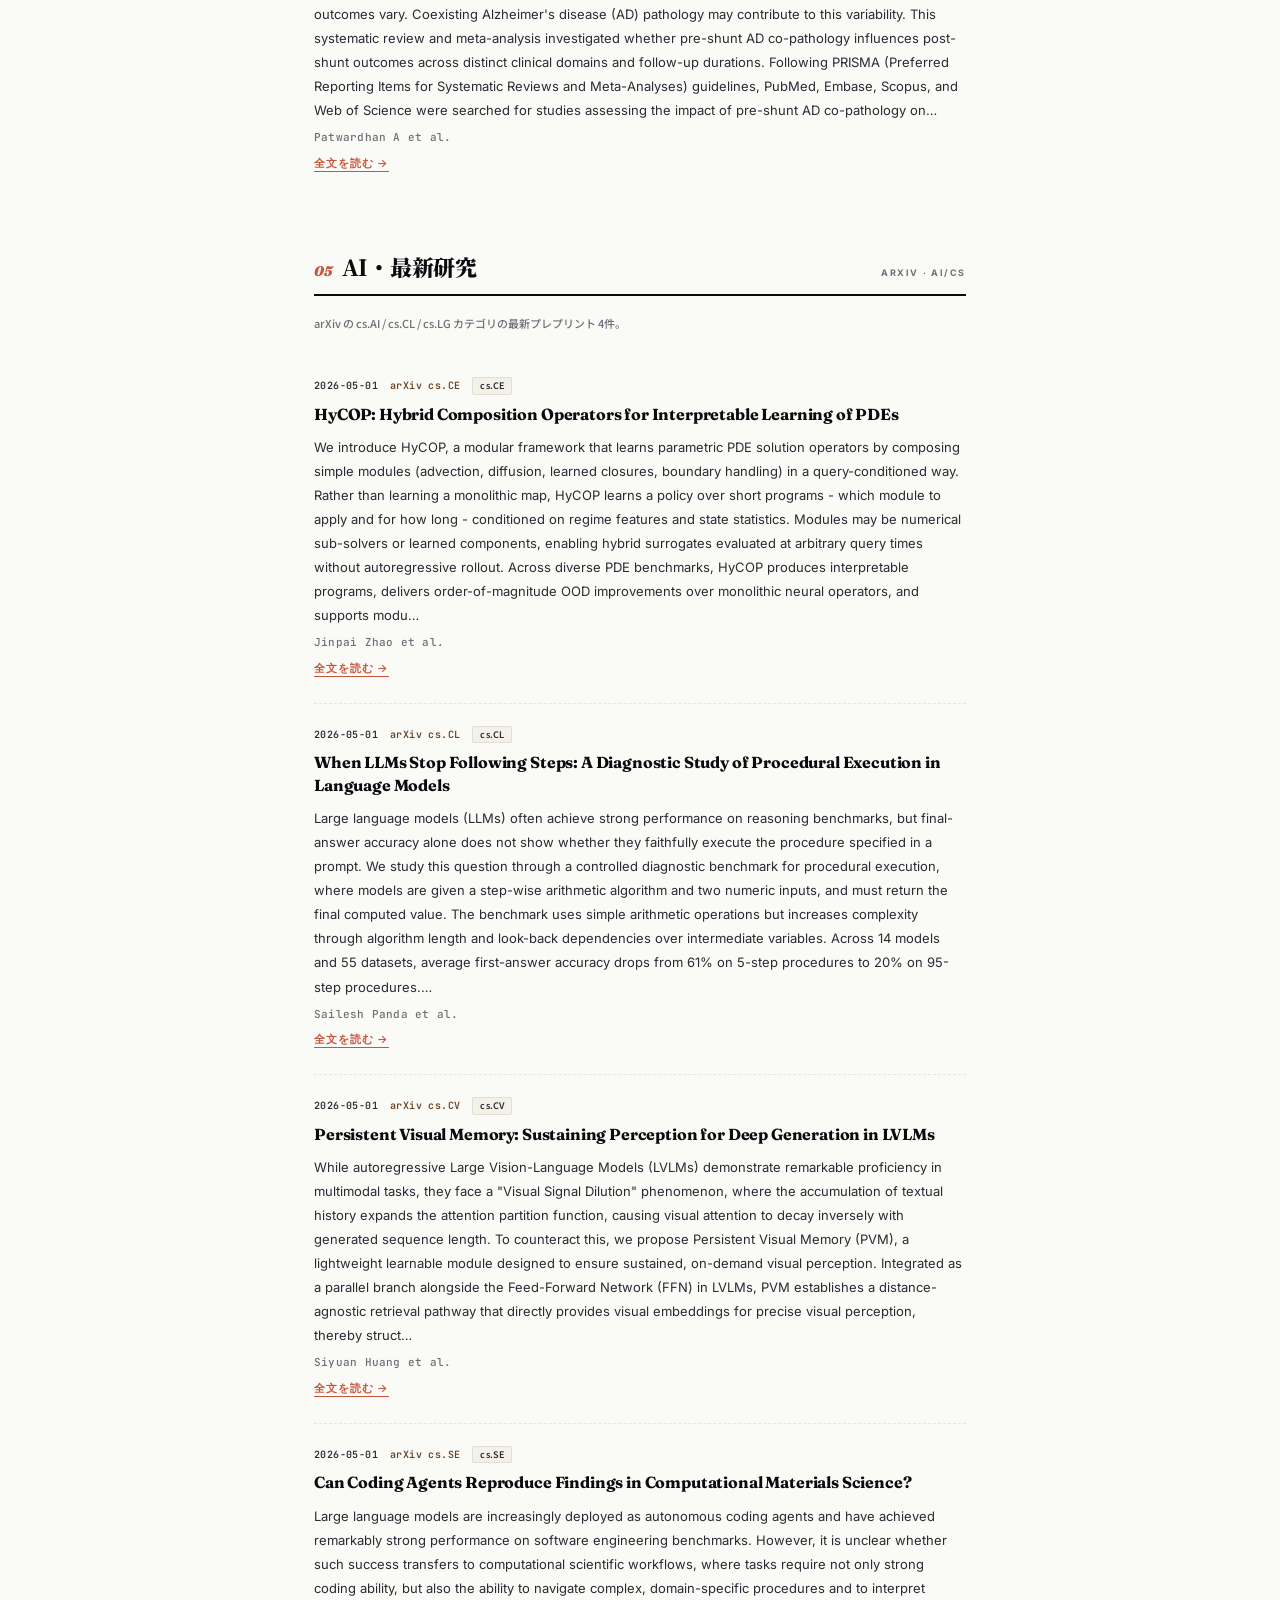
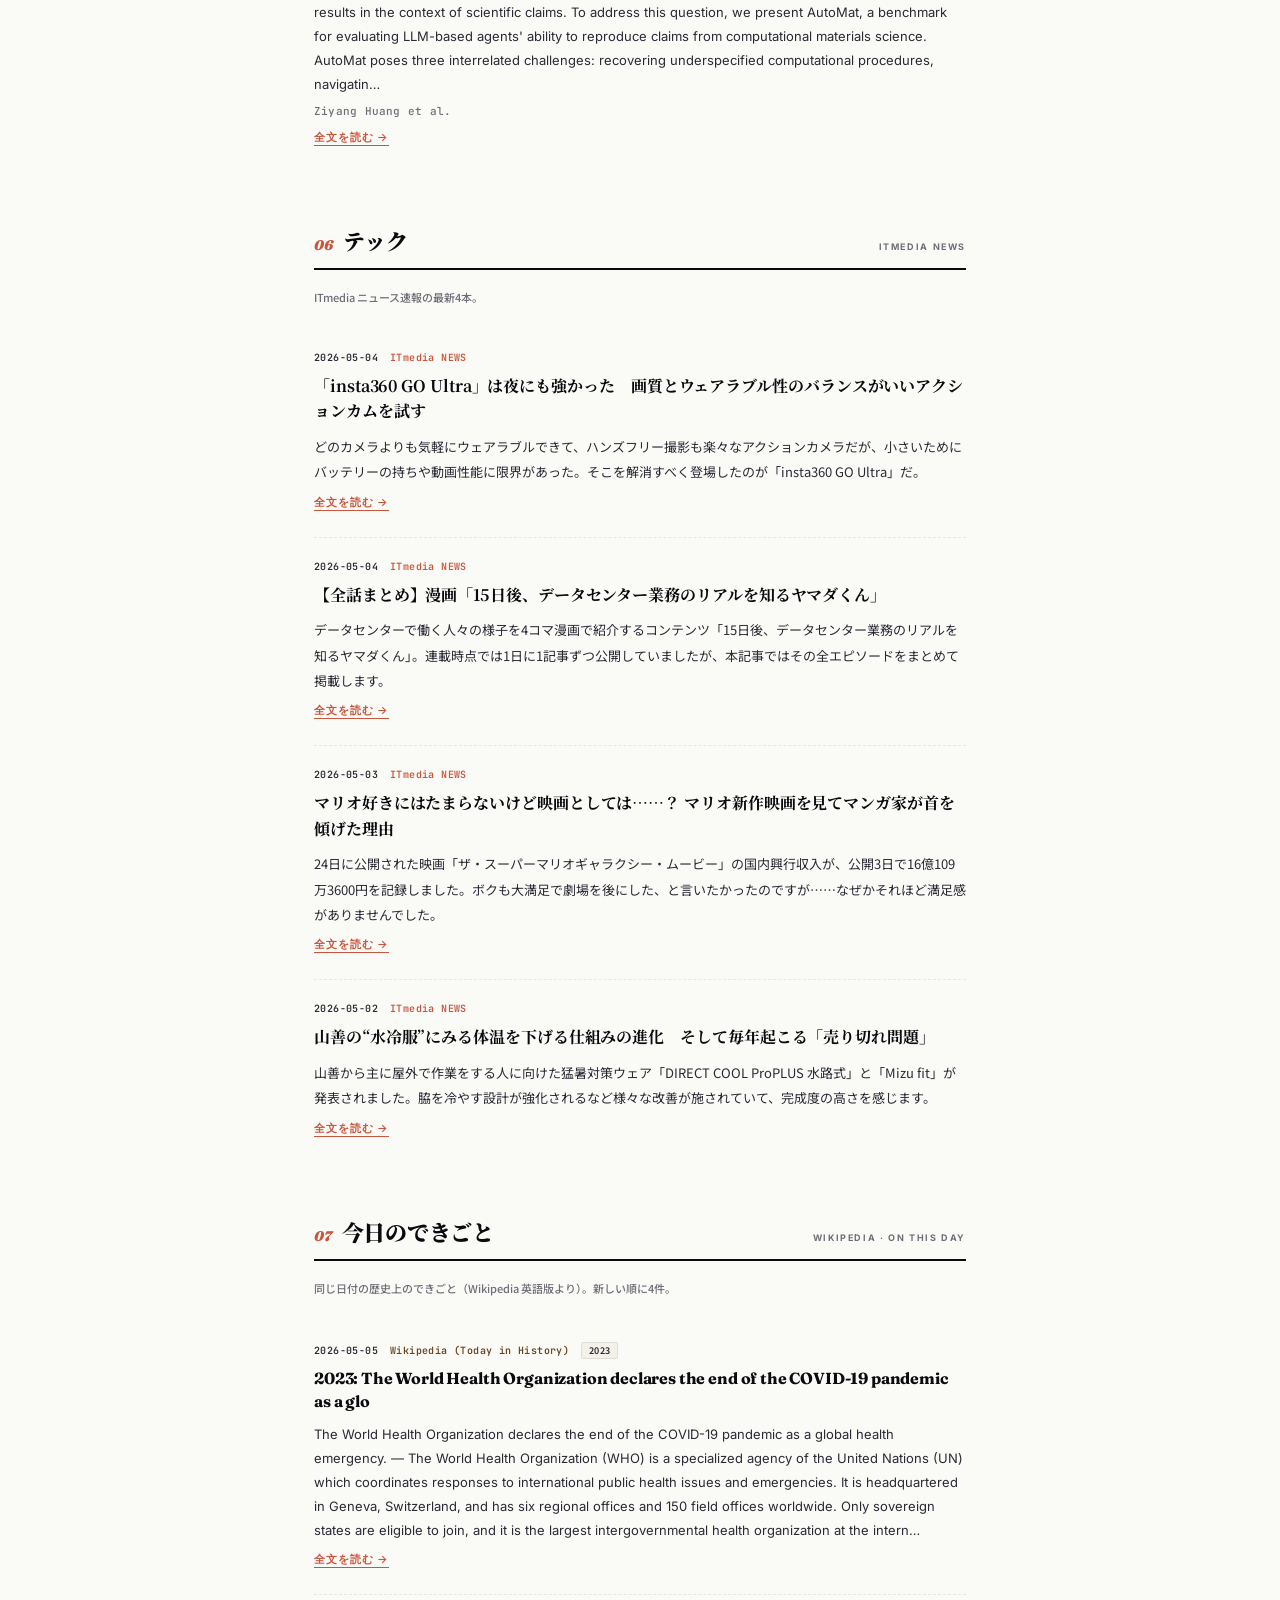
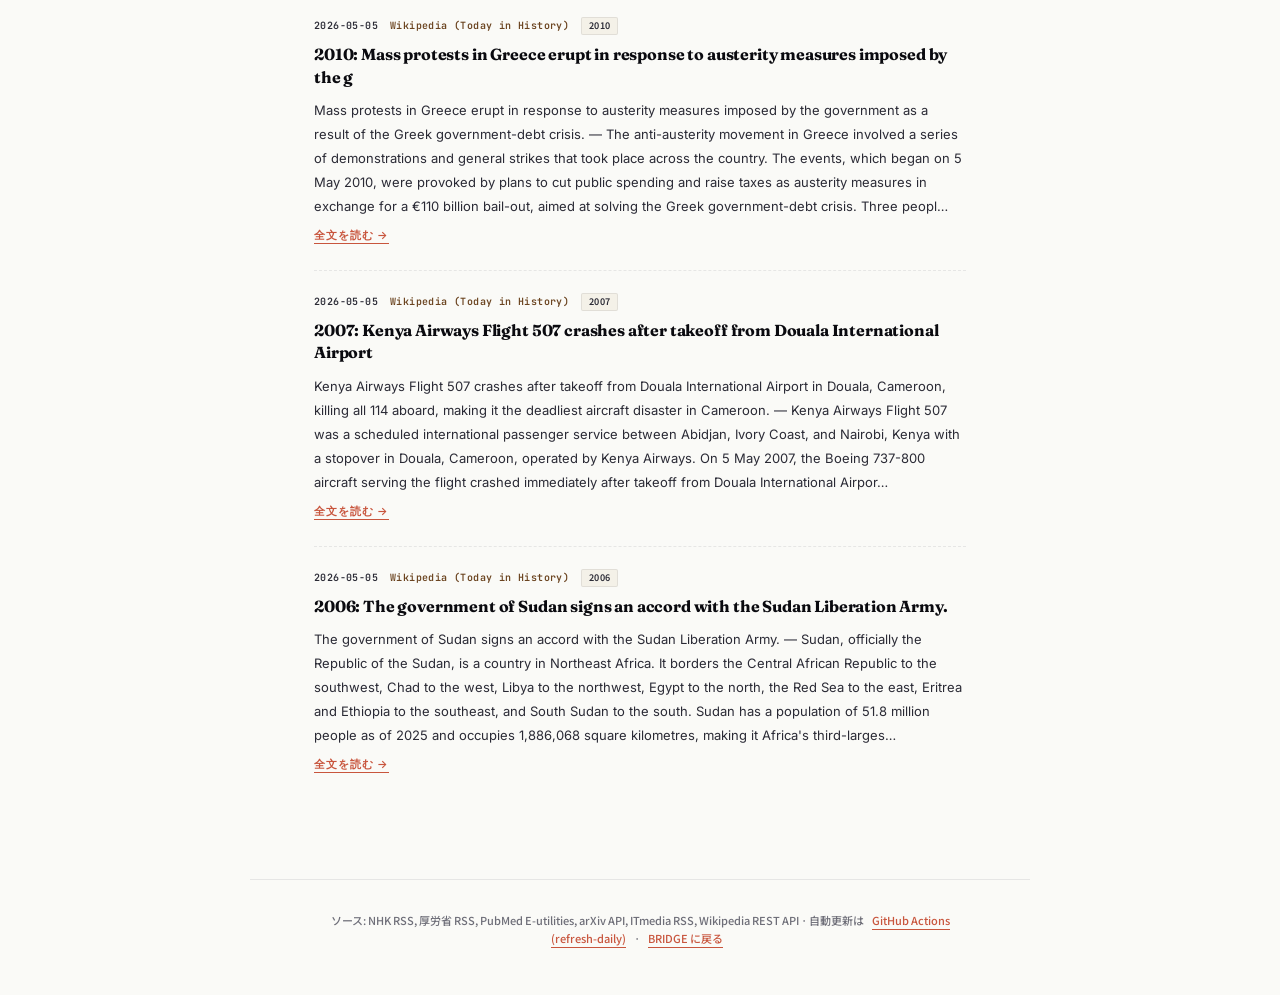
==== commit 5a68d85e: "fix(morning): 経済→政治経済(NHKニュース)、論文を5→4件、古いアーカイブ整理 - 経済の数字(Stooqテーブル)を廃止し、NHKニュース(政治/経済/国際)10件に置換。   本" ====
--- a/morning/index.html
+++ b/morning/index.html
@@ -4,7 +4,7 @@
 <meta charset="UTF-8">
 <meta name="viewport" content="width=device-width, initial-scale=1.0">
 <title>朝の手帖 — BRIDGE</title>
-<meta name="description" content="医療経営・診療報酬・論文・経済・テック・今日のできごとを毎日まとめて読む、BRIDGE 内製のパーソナルダッシュボード。">
+<meta name="description" content="政治経済・医療政策・論文(医療経営/リハ/AI)・テック・今日のできごとを毎日まとめて読む、BRIDGE 内製のパーソナルダッシュボード。">
 <meta name="robots" content="noindex">
 <link rel="preconnect" href="https://fonts.googleapis.com">
 <link rel="preconnect" href="https://fonts.gstatic.com" crossorigin>
@@ -129,16 +129,14 @@
 
 <main>
 
-  <!-- 経済の数字 -->
-  <section class="section" id="sec-market">
-    <div class="section-head">
-      <div class="section-h"><span class="num">01</span>経済の数字</div>
-      <span class="section-tag">Market</span>
-    </div>
-    <p class="section-desc">日経・TOPIX・主要為替・米国指数・10年金利。直近営業日の終値（出典: Stooq）。</p>
-    <div class="market" id="marketBox">
-      <div class="empty">読込中…</div>
-    </div>
+  <!-- 政治経済 -->
+  <section class="section" id="sec-news">
+    <div class="section-head">
+      <div class="section-h"><span class="num">01</span>政治経済</div>
+      <span class="section-tag">NHK · Politics & Economy</span>
+    </div>
+    <p class="section-desc">NHK ニュース（政治・経済・国際）から最新10件。本文の冒頭が読めます。</p>
+    <div id="newsList"><div class="empty">読込中…</div></div>
   </section>
 
   <!-- 医療政策 -->
@@ -147,7 +145,7 @@
       <div class="section-h"><span class="num">02</span>医療政策・通達</div>
       <span class="section-tag">Healthcare Policy</span>
     </div>
-    <p class="section-desc">厚生労働省の新着情報。通達・告示・検討会案内など。タイトルから本文ページへ。</p>
+    <p class="section-desc">厚生労働省の新着情報。通達・告示・検討会案内など。本文は省側 RSS に含まれないためタイトルのみ。</p>
     <div id="mhlwList"><div class="empty">読込中…</div></div>
   </section>
 
@@ -157,7 +155,7 @@
       <div class="section-h"><span class="num">03</span>論文・医療経営/公衆衛生</div>
       <span class="section-tag">PubMed · Health Policy</span>
     </div>
-    <p class="section-desc">直近60日の Healthcare Management / Health Policy / Public Health 関連の論文。abstract 全文（英語）。Chrome/Edge なら右クリックで日本語訳に。</p>
+    <p class="section-desc">直近60日の Healthcare Management / Health Policy / Public Health 関連 4件。abstract 全文（英語）。Chrome/Edge なら右クリックで日本語訳に。</p>
     <div id="pmgrList"><div class="empty">読込中…</div></div>
   </section>
 
@@ -167,7 +165,7 @@
       <div class="section-h"><span class="num">04</span>論文・リハ/薬理/神経</div>
       <span class="section-tag">PubMed · Clinical</span>
     </div>
-    <p class="section-desc">直近60日の rehabilitation / pharmacology / neurology 系。臨床試験 / RCT / レビュー優先。</p>
+    <p class="section-desc">直近60日の rehabilitation / pharmacology / neurology 4件。臨床試験 / RCT / レビュー優先。</p>
     <div id="pmedList"><div class="empty">読込中…</div></div>
   </section>
 
@@ -177,7 +175,7 @@
       <div class="section-h"><span class="num">05</span>AI・最新研究</div>
       <span class="section-tag">arXiv · AI/CS</span>
     </div>
-    <p class="section-desc">arXiv の cs.AI / cs.CL / cs.LG カテゴリの最新プレプリント。</p>
+    <p class="section-desc">arXiv の cs.AI / cs.CL / cs.LG カテゴリの最新プレプリント 4件。</p>
     <div id="arxivList"><div class="empty">読込中…</div></div>
   </section>
 
@@ -204,7 +202,7 @@
 </main>
 
 <footer class="foot">
-  ソース: 厚労省 RSS, PubMed E-utilities, arXiv API, Stooq CSV, ITmedia RSS, Wikipedia REST API
+  ソース: NHK RSS, 厚労省 RSS, PubMed E-utilities, arXiv API, ITmedia RSS, Wikipedia REST API
   · 自動更新は <a href="https://github.com/bridge-med/bridge-lp/actions/workflows/refresh-daily.yml" target="_blank">GitHub Actions (refresh-daily)</a>
   · <a href="../index.html">BRIDGE に戻る</a>
 </footer>
@@ -225,7 +223,7 @@
 }
 
 function srcCls(category){
-  return ({eco:'indigo', pmgr:'moegi', pmed:'moegi', arxiv:'taisha', wiki:'taisha'})[category] || '';
+  return ({news:'indigo', pmgr:'moegi', pmed:'moegi', arxiv:'taisha', wiki:'taisha'})[category] || '';
 }
 
 function renderItem(it, kind){
@@ -258,34 +256,6 @@
   return `<div class="empty">${esc(msg)}</div>`;
 }
 
-function renderMarket(market){
-  const rows = market && market.rows || [];
-  if (rows.length === 0) return renderEmpty('取得できませんでした');
-  const tr = rows.map(r => `
-    <tr>
-      <td class="name">${esc(r.name)}</td>
-      <td class="sym">${esc(r.symbol)}</td>
-      <td class="r">${esc(r.close)}</td>
-      <td class="r" style="color:var(--ink-3);font-weight:500">${esc(r.high || '-')} / ${esc(r.low || '-')}</td>
-    </tr>
-  `).join('');
-  const updated = market.updated ? esc(market.updated.replace('T',' ').slice(0,16)) : '';
-  return `
-    <table>
-      <thead>
-        <tr>
-          <th>銘柄</th>
-          <th>シンボル</th>
-          <th class="r">直近終値</th>
-          <th class="r">高値 / 安値</th>
-        </tr>
-      </thead>
-      <tbody>${tr}</tbody>
-    </table>
-    <div class="market-foot">最終更新: ${updated} JST  ·  Source: Stooq</div>
-  `;
-}
-
 function fillList(id, items, kind){
   const el = document.getElementById(id);
   if (!items || items.length === 0){
@@ -315,7 +285,7 @@
 
 function render(data){
   updateUpdatedLabel(data);
-  document.getElementById('marketBox').innerHTML = renderMarket(data.market);
+  fillList('newsList',  data.news,        'news');
   fillList('mhlwList',  data.mhlw,        'mhlw');
   fillList('pmgrList',  data.papers_mgmt, 'pmgr');
   fillList('pmedList',  data.papers_med,  'pmed');
@@ -348,7 +318,7 @@
     render(await loadFeed(FEED_URL));
   } catch (e) {
     document.getElementById('updatedAt').textContent = '読込失敗';
-    ['marketBox','mhlwList','pmgrList','pmedList','arxivList','techList','wikiList'].forEach(id => {
+    ['newsList','mhlwList','pmgrList','pmedList','arxivList','techList','wikiList'].forEach(id => {
       document.getElementById(id).innerHTML = renderEmpty('feed.json を読み込めませんでした');
     });
   }
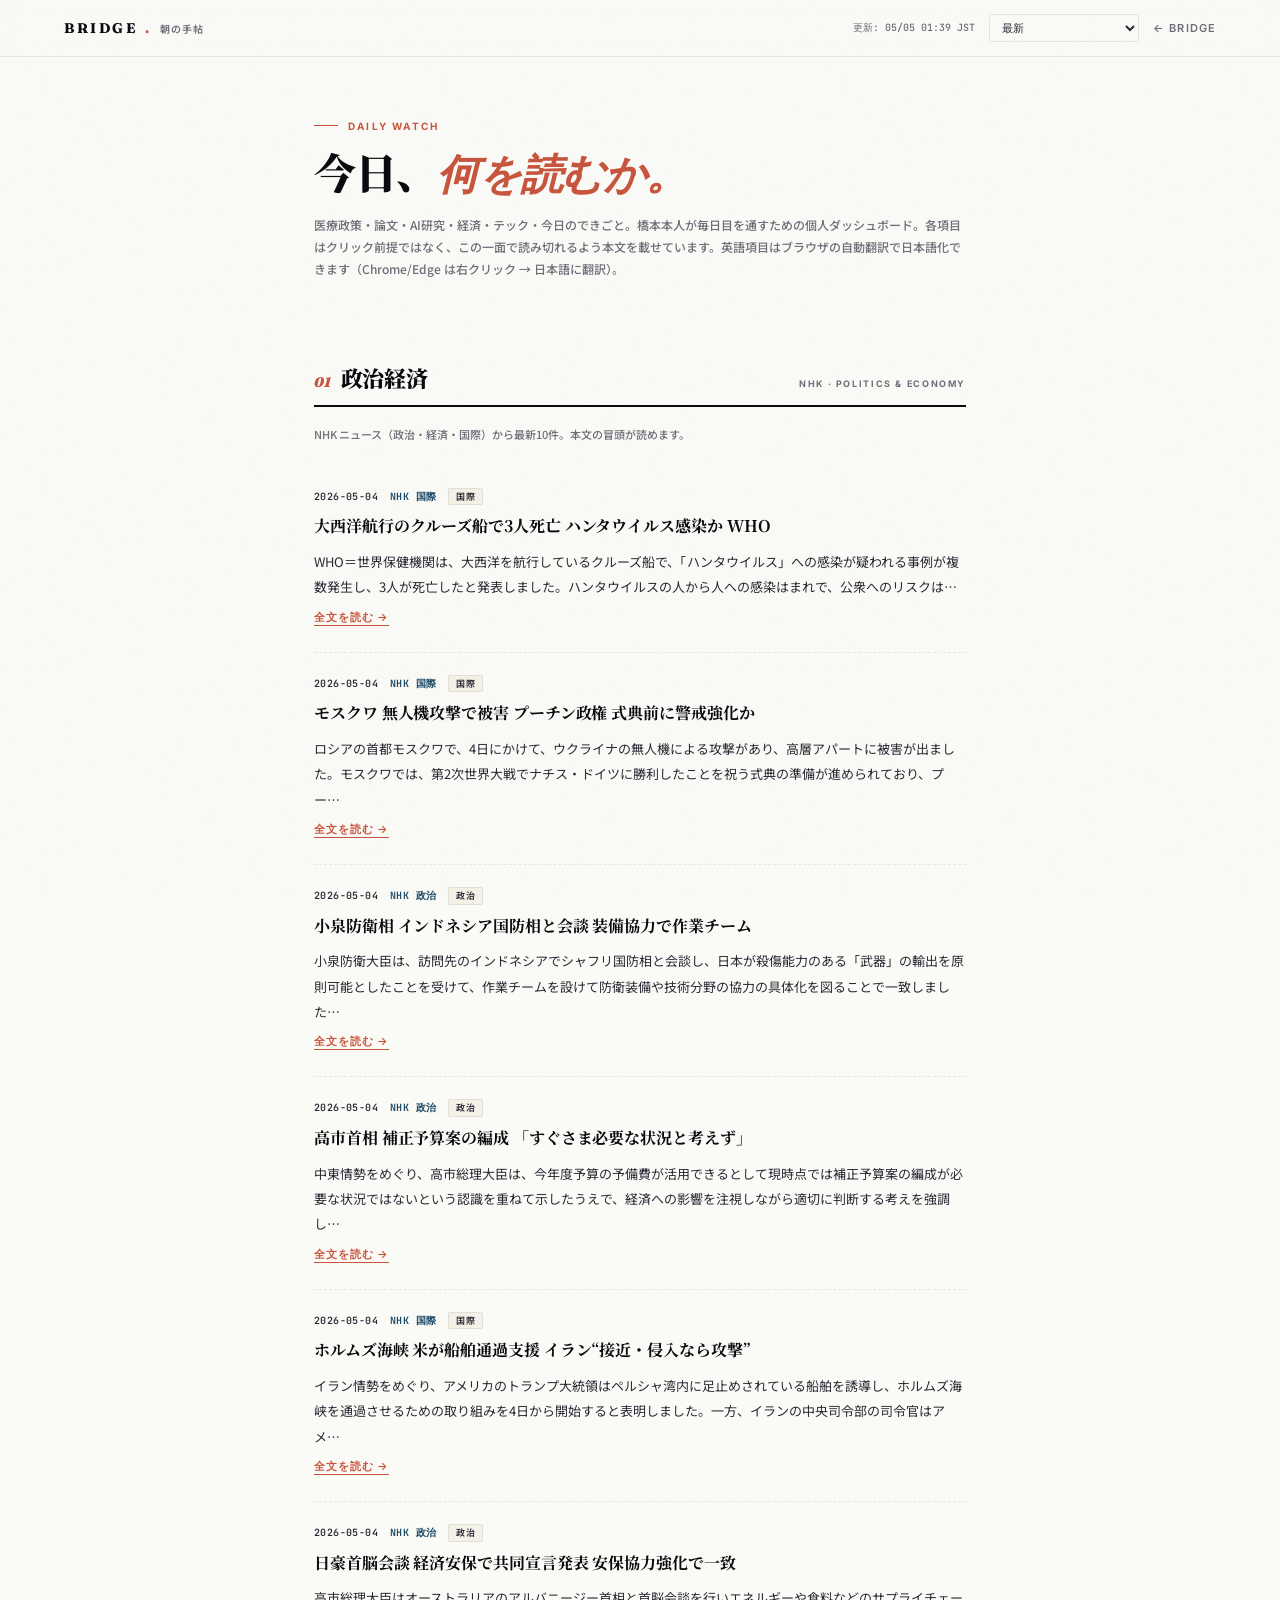
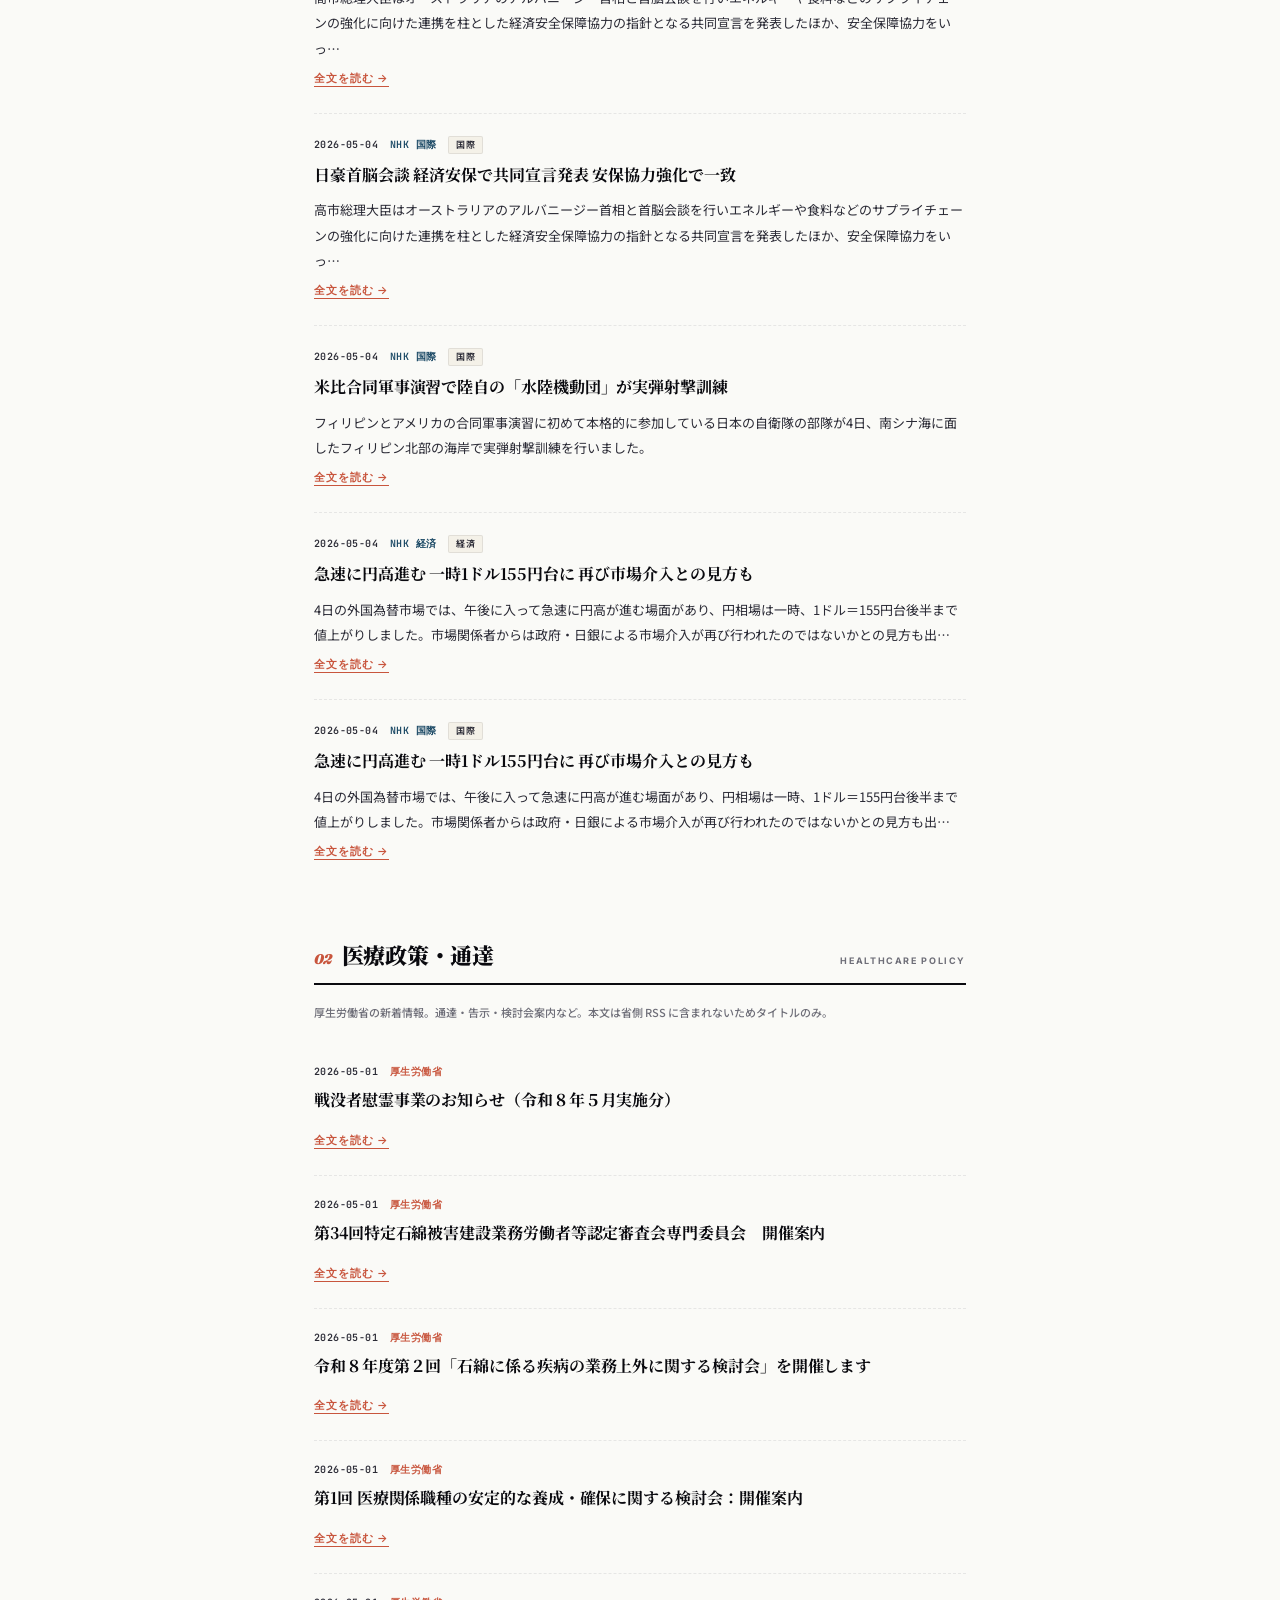
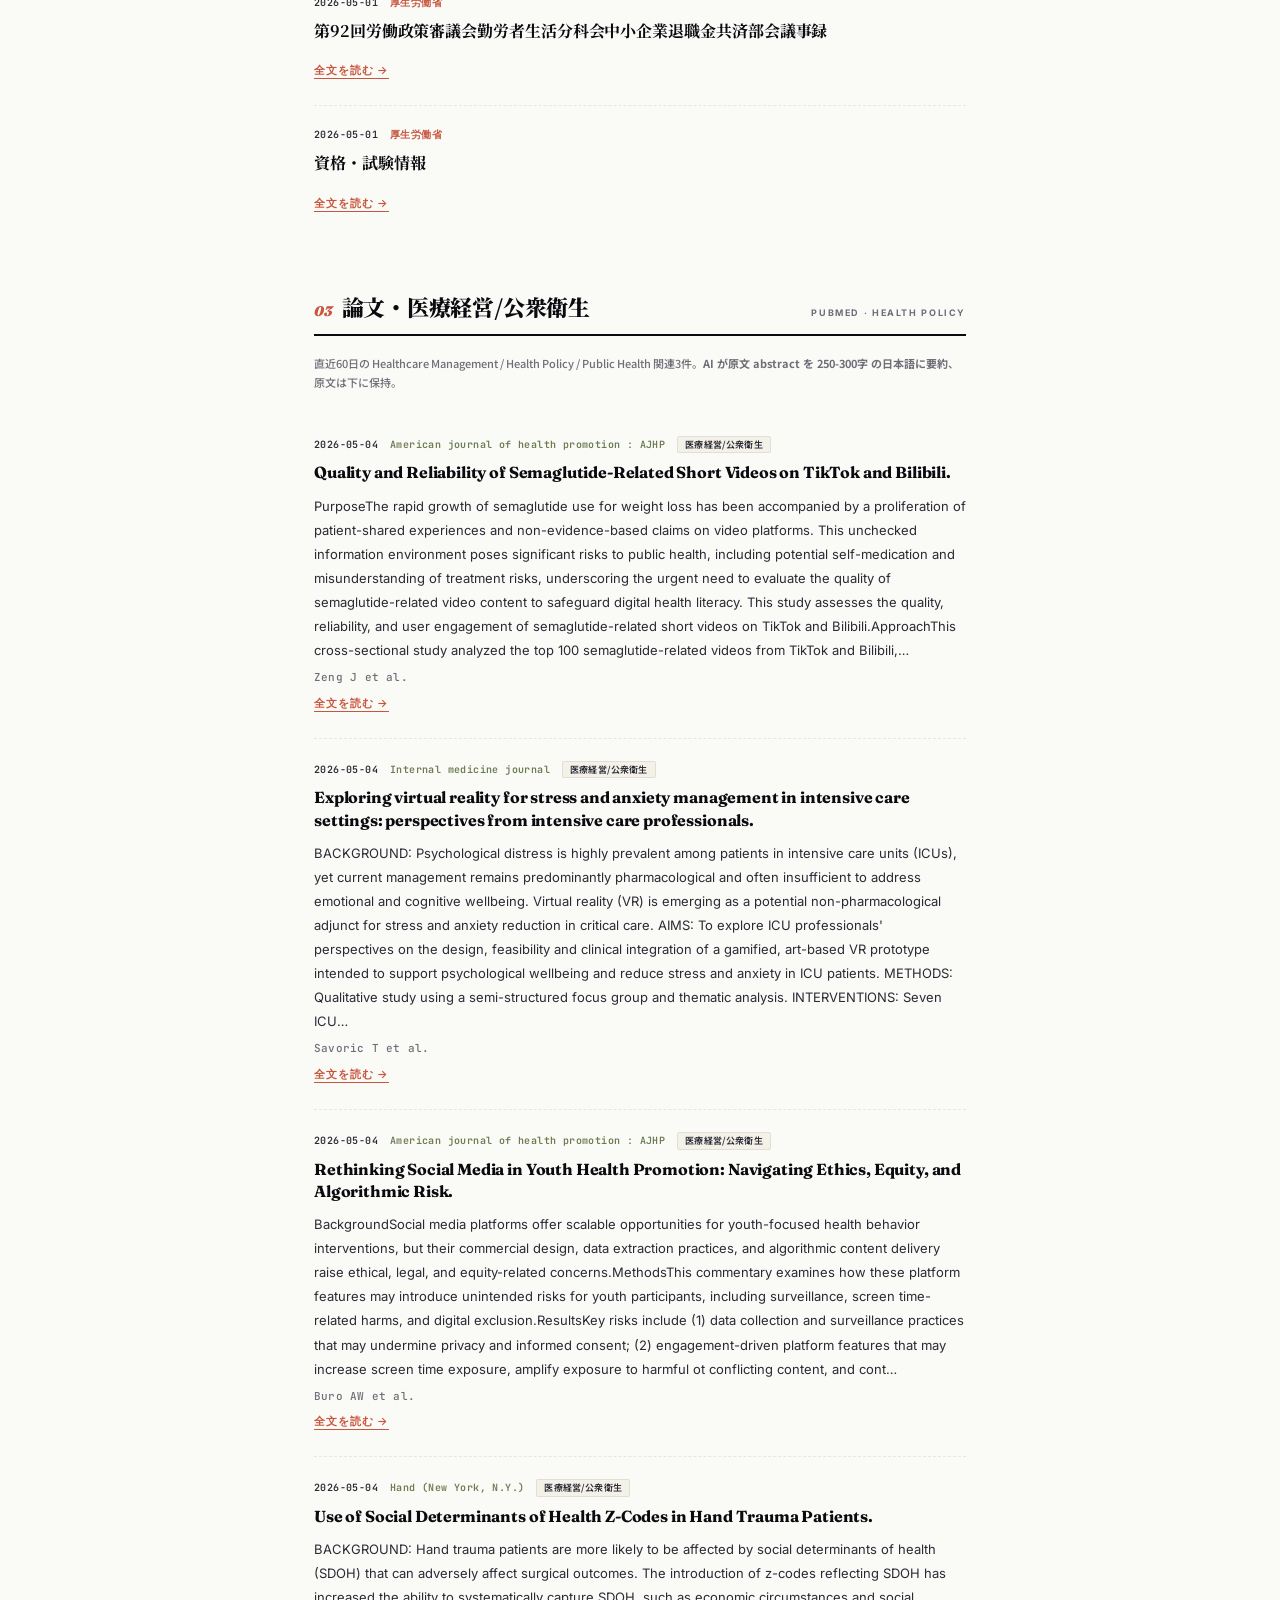
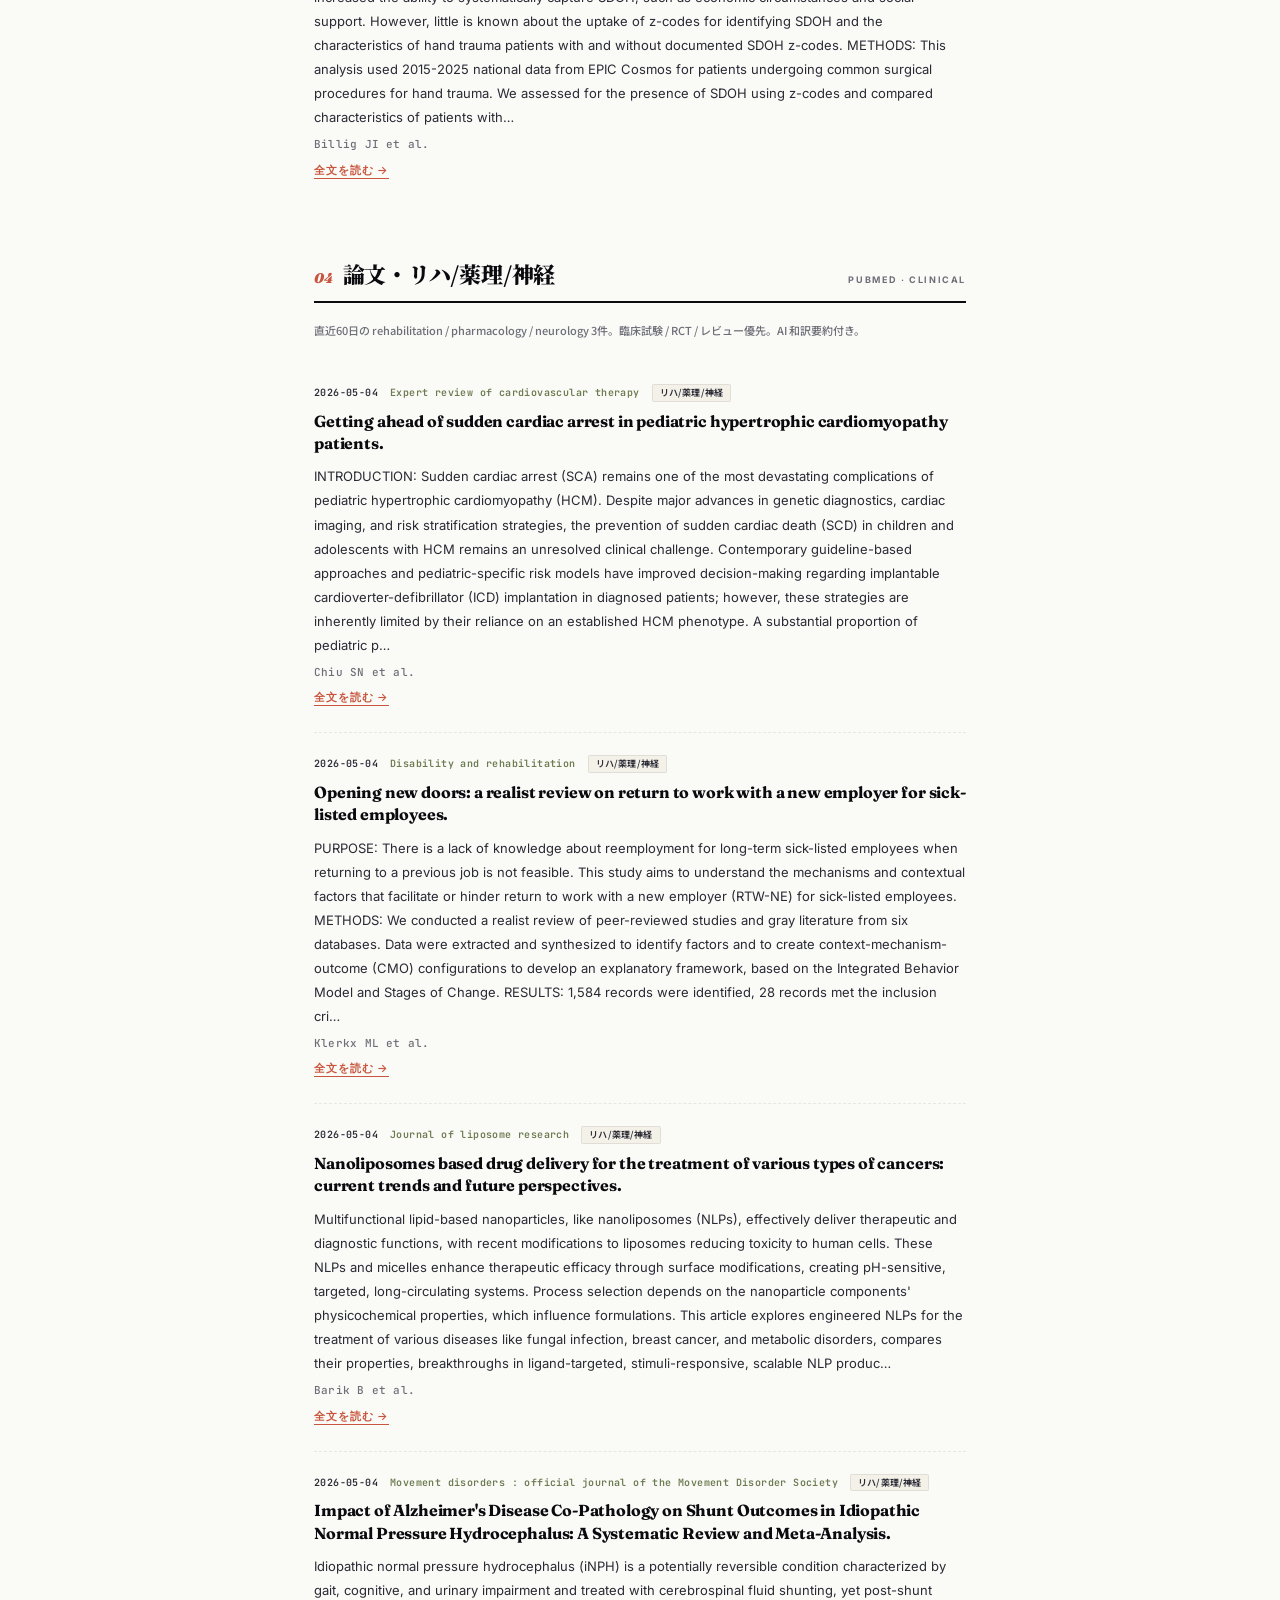
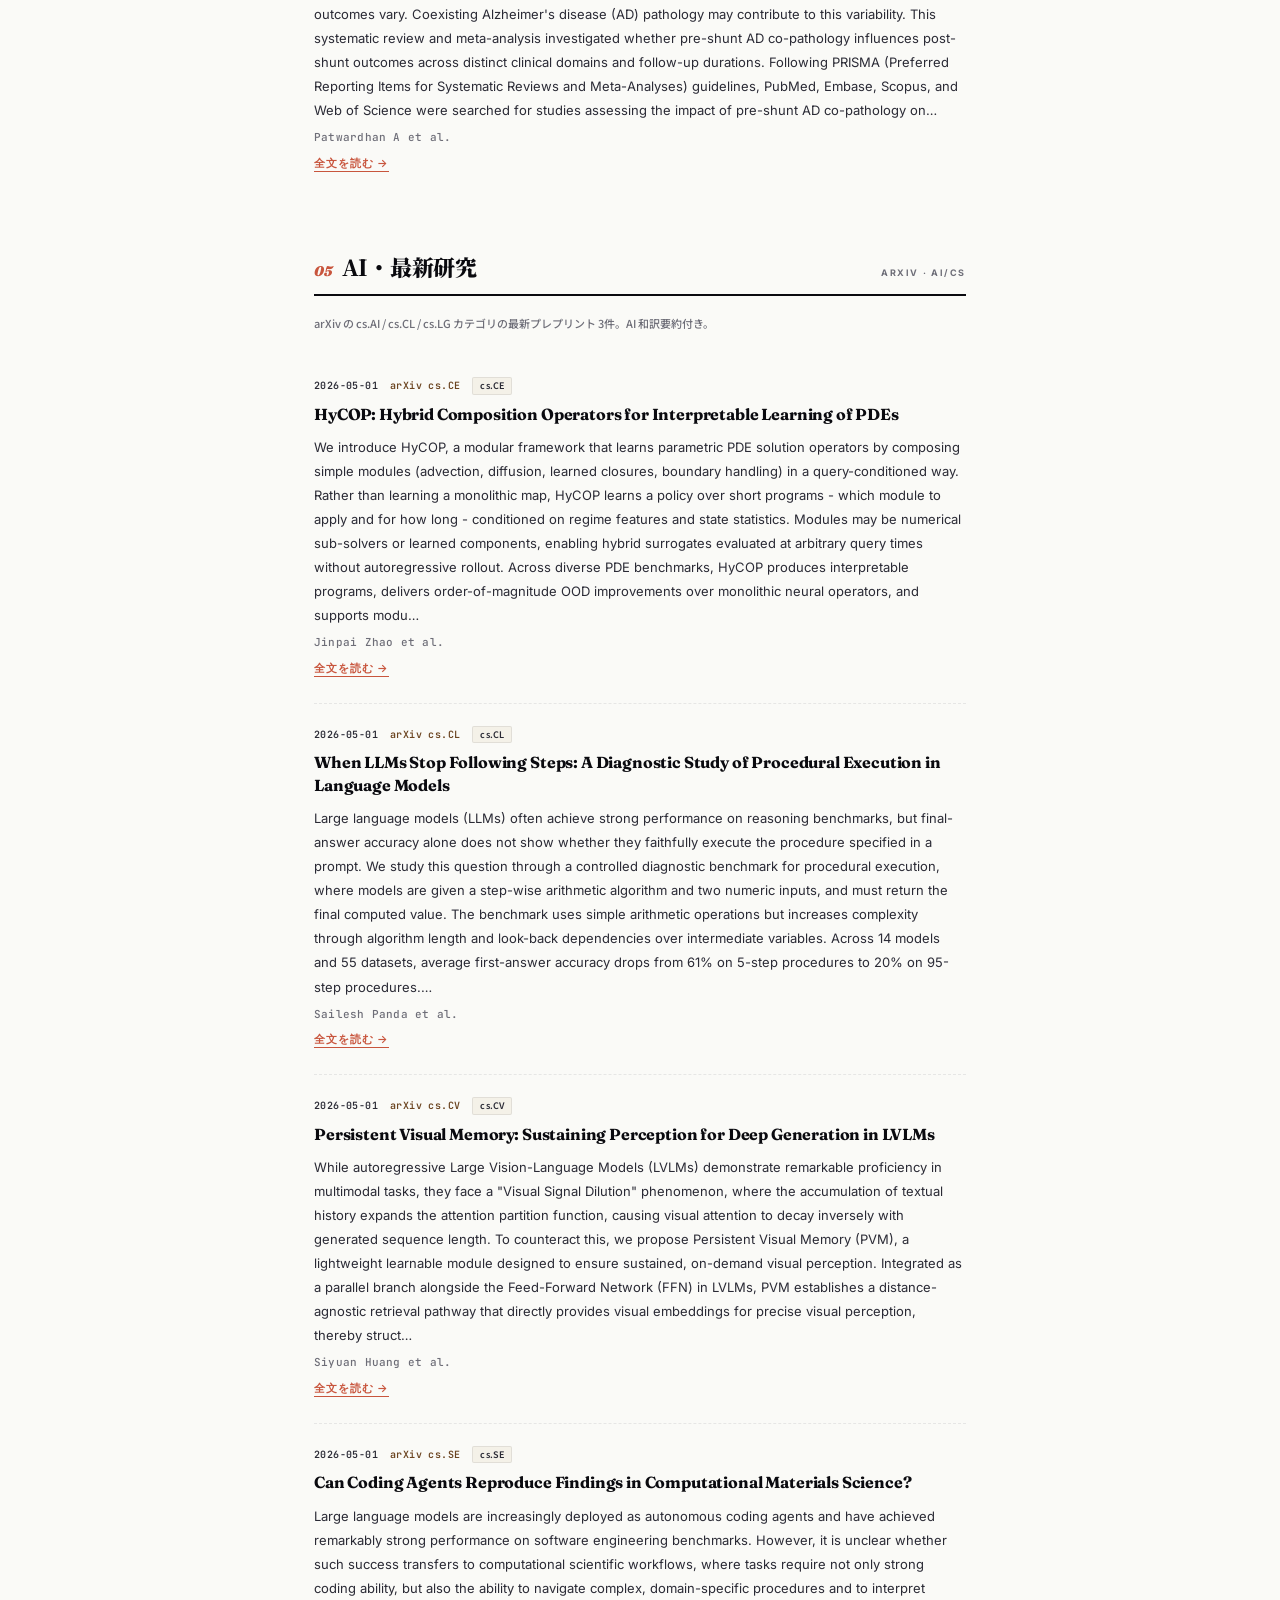
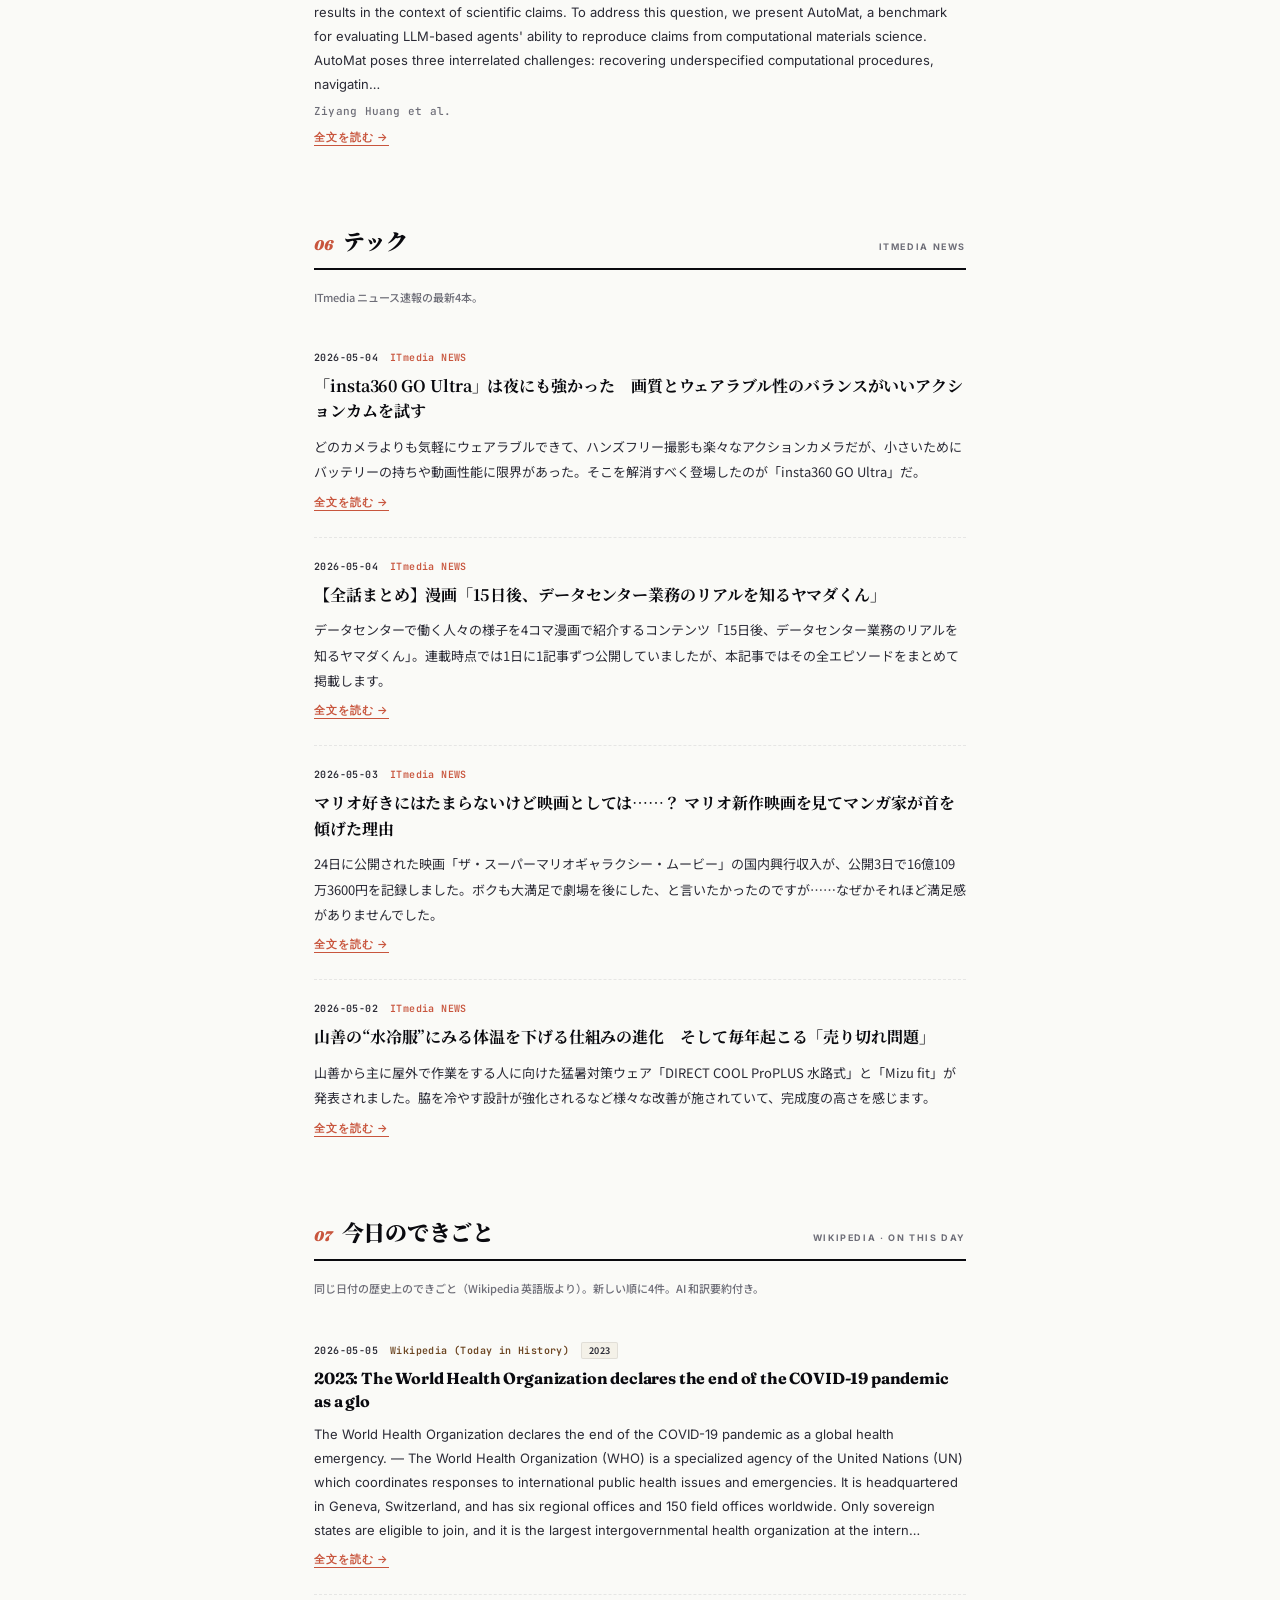
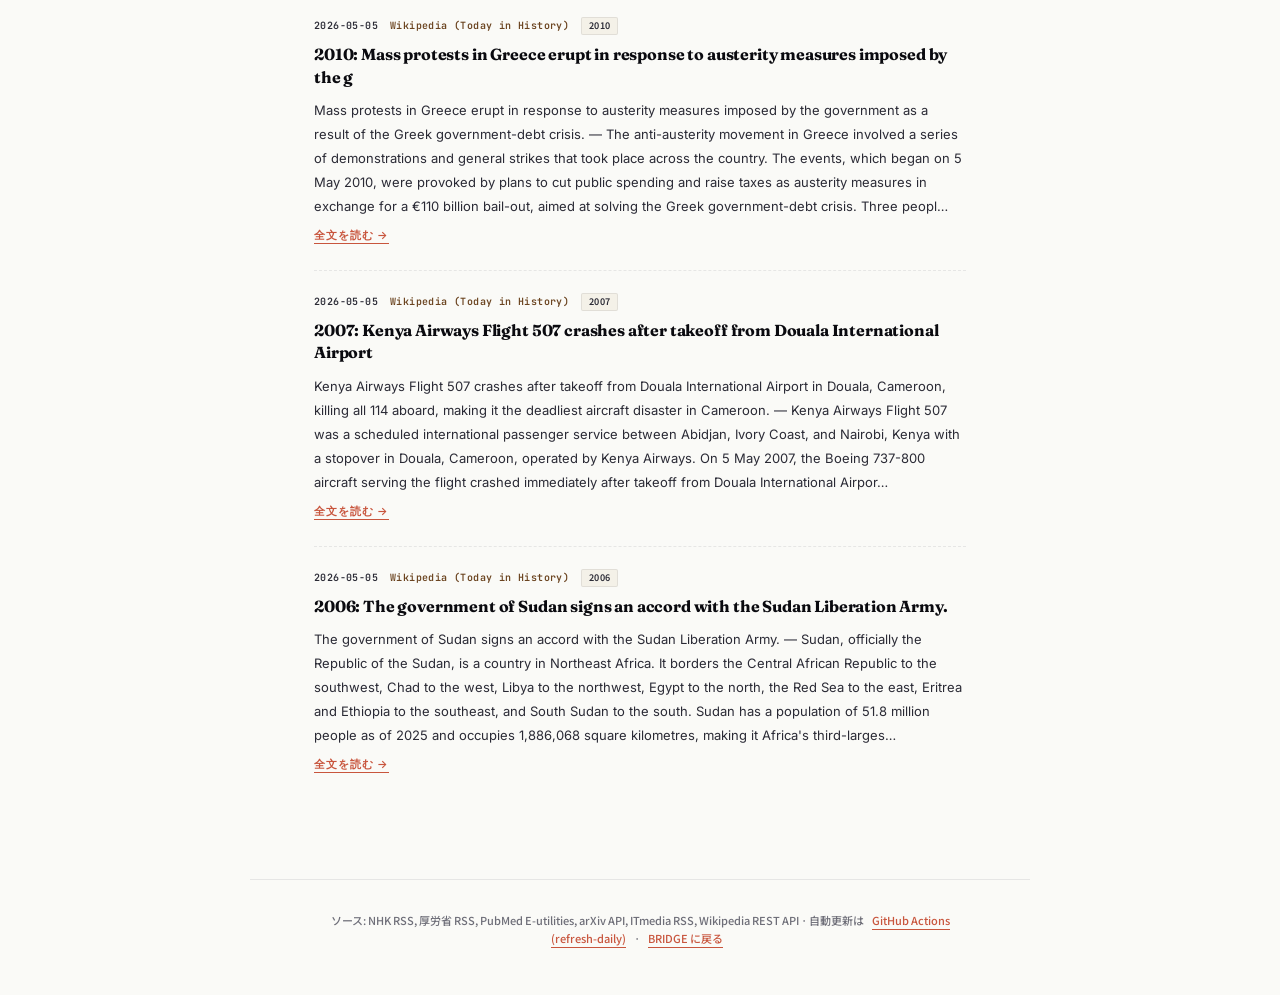
==== commit 66f34d18: "feat(morning): Gemini 要約を全英語ソース(論文/arXiv/Wikipedia)に拡張 論文(PubMed mgmt/med, arXiv)と Wikipedia の英語 abs" ====
--- a/morning/index.html
+++ b/morning/index.html
@@ -75,6 +75,11 @@
 .item-body{font:400 13px/1.95 var(--sans-jp);color:var(--ink-2)}
 .item-body.en{font-family:var(--sans-en);font-size:13px;line-height:1.85;color:var(--ink-2)}
 .item-author{font:500 11px/1.4 var(--mono);color:var(--ink-3);margin-top:8px;letter-spacing:0.02em}
+.item-summary{margin-top:6px;padding:14px 16px;background:var(--paper-2);border-left:3px solid var(--moegi);border-radius:0 2px 2px 0;font:500 13px/1.95 var(--sans-jp);color:var(--ink-2);position:relative}
+.item-summary::before{content:'AI 要約';position:absolute;top:-8px;left:14px;background:var(--moegi-deep);color:#fff;font:700 9px/1 var(--sans-en);letter-spacing:0.16em;padding:4px 8px;border-radius:2px}
+.item-body-orig{margin-top:10px;font:400 11px/1.7 var(--sans-jp);color:var(--ink-3)}
+.item-body-orig.en{font-family:var(--sans-en);font-size:11px;line-height:1.7}
+.item-body-orig::before{content:'原文: ';color:var(--ink-4);font-weight:600}
 .item-link{display:inline-block;margin-top:12px;font:600 11px/1 var(--sans-en);letter-spacing:0.08em;text-transform:uppercase;color:var(--vermilion);border-bottom:1px solid var(--vermilion);padding-bottom:2px;transition:color .15s,border-color .15s}
 .item-link:hover{color:var(--vermilion-deep);border-color:var(--vermilion-deep)}
 .item-link::after{content:'  →'}
@@ -155,7 +160,7 @@
       <div class="section-h"><span class="num">03</span>論文・医療経営/公衆衛生</div>
       <span class="section-tag">PubMed · Health Policy</span>
     </div>
-    <p class="section-desc">直近60日の Healthcare Management / Health Policy / Public Health 関連 4件。abstract 全文（英語）。Chrome/Edge なら右クリックで日本語訳に。</p>
+    <p class="section-desc">直近60日の Healthcare Management / Health Policy / Public Health 関連3件。<strong>AI が原文 abstract を 250-300字 の日本語に要約</strong>、原文は下に保持。</p>
     <div id="pmgrList"><div class="empty">読込中…</div></div>
   </section>
 
@@ -165,7 +170,7 @@
       <div class="section-h"><span class="num">04</span>論文・リハ/薬理/神経</div>
       <span class="section-tag">PubMed · Clinical</span>
     </div>
-    <p class="section-desc">直近60日の rehabilitation / pharmacology / neurology 4件。臨床試験 / RCT / レビュー優先。</p>
+    <p class="section-desc">直近60日の rehabilitation / pharmacology / neurology 3件。臨床試験 / RCT / レビュー優先。AI 和訳要約付き。</p>
     <div id="pmedList"><div class="empty">読込中…</div></div>
   </section>
 
@@ -175,7 +180,7 @@
       <div class="section-h"><span class="num">05</span>AI・最新研究</div>
       <span class="section-tag">arXiv · AI/CS</span>
     </div>
-    <p class="section-desc">arXiv の cs.AI / cs.CL / cs.LG カテゴリの最新プレプリント 4件。</p>
+    <p class="section-desc">arXiv の cs.AI / cs.CL / cs.LG カテゴリの最新プレプリント 3件。AI 和訳要約付き。</p>
     <div id="arxivList"><div class="empty">読込中…</div></div>
   </section>
 
@@ -195,7 +200,7 @@
       <div class="section-h"><span class="num">07</span>今日のできごと</div>
       <span class="section-tag">Wikipedia · On This Day</span>
     </div>
-    <p class="section-desc">同じ日付の歴史上のできごと（Wikipedia 英語版より）。新しい順に4件。</p>
+    <p class="section-desc">同じ日付の歴史上のできごと（Wikipedia 英語版より）。新しい順に4件。AI 和訳要約付き。</p>
     <div id="wikiList"><div class="empty">読込中…</div></div>
   </section>
 
@@ -237,15 +242,26 @@
     (kind === 'wiki' && it.year) ? `<span class="badge">${esc(String(it.year))}</span>` : '',
   ].filter(Boolean).join('');
   const author = it.authors ? `<div class="item-author"${isEn ? ' lang="en"':''}>${esc(it.authors)}</div>` : '';
-  const body = it.body
-    ? `<div class="item-body${isEn ? ' en':''}"${isEn ? ' lang="en"':''}>${esc(it.body)}</div>`
-    : '';
+  // summary が付いていれば優先表示。原文は小さく添える
+  let bodyBlock;
+  if (it.summary) {
+    const origCls = isEn ? ' en' : '';
+    const origLang = isEn ? ' lang="en"' : '';
+    bodyBlock = `
+      <div class="item-summary">${esc(it.summary)}</div>
+      ${it.body ? `<div class="item-body-orig${origCls}"${origLang}>${esc(it.body)}</div>` : ''}
+    `;
+  } else if (it.body) {
+    bodyBlock = `<div class="item-body${isEn ? ' en':''}"${isEn ? ' lang="en"':''}>${esc(it.body)}</div>`;
+  } else {
+    bodyBlock = '';
+  }
   const link = it.url ? `<a class="item-link" href="${esc(it.url)}" target="_blank" rel="noopener">全文を読む</a>` : '';
   return `
     <div class="item">
       <div class="item-meta">${meta}</div>
       <div class="item-title${isEn ? ' en':''}"${isEn ? ' lang="en"':''}>${esc(it.title)}</div>
-      ${body}
+      ${bodyBlock}
       ${author}
       ${link}
     </div>
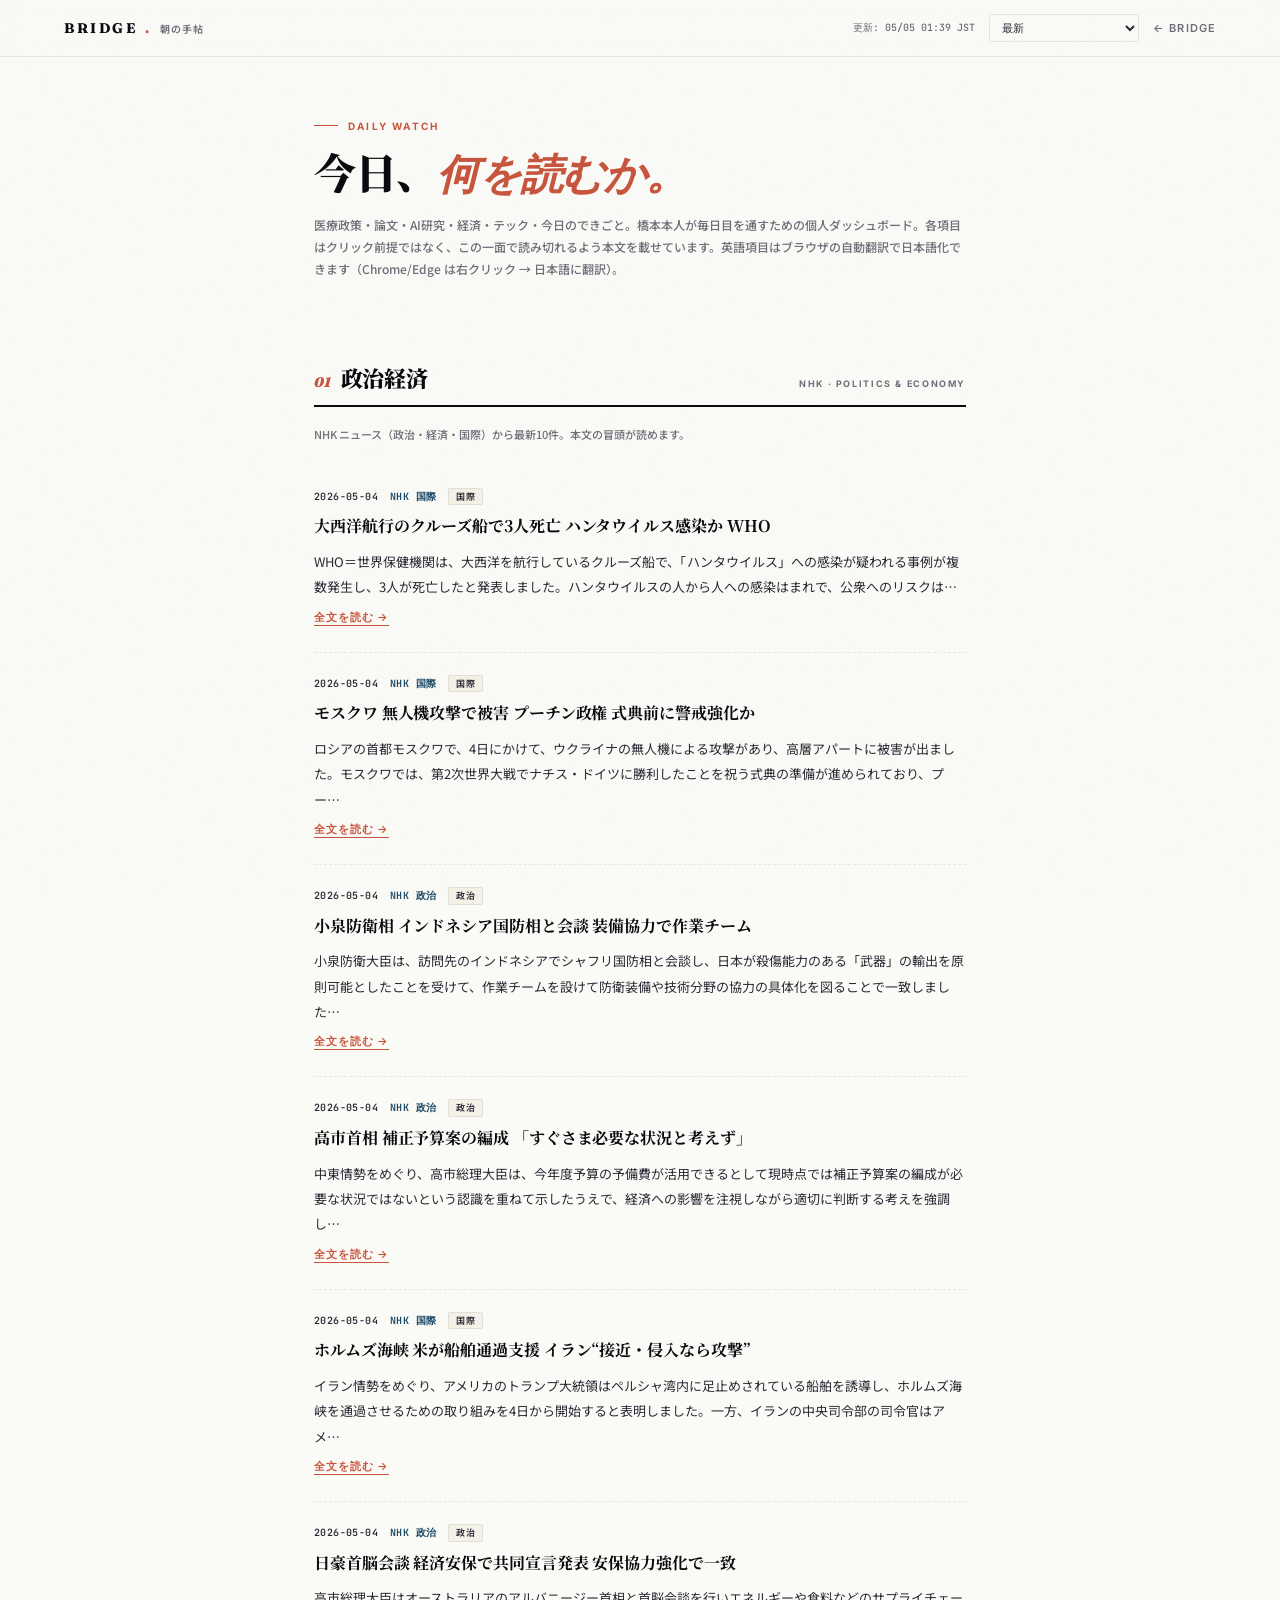
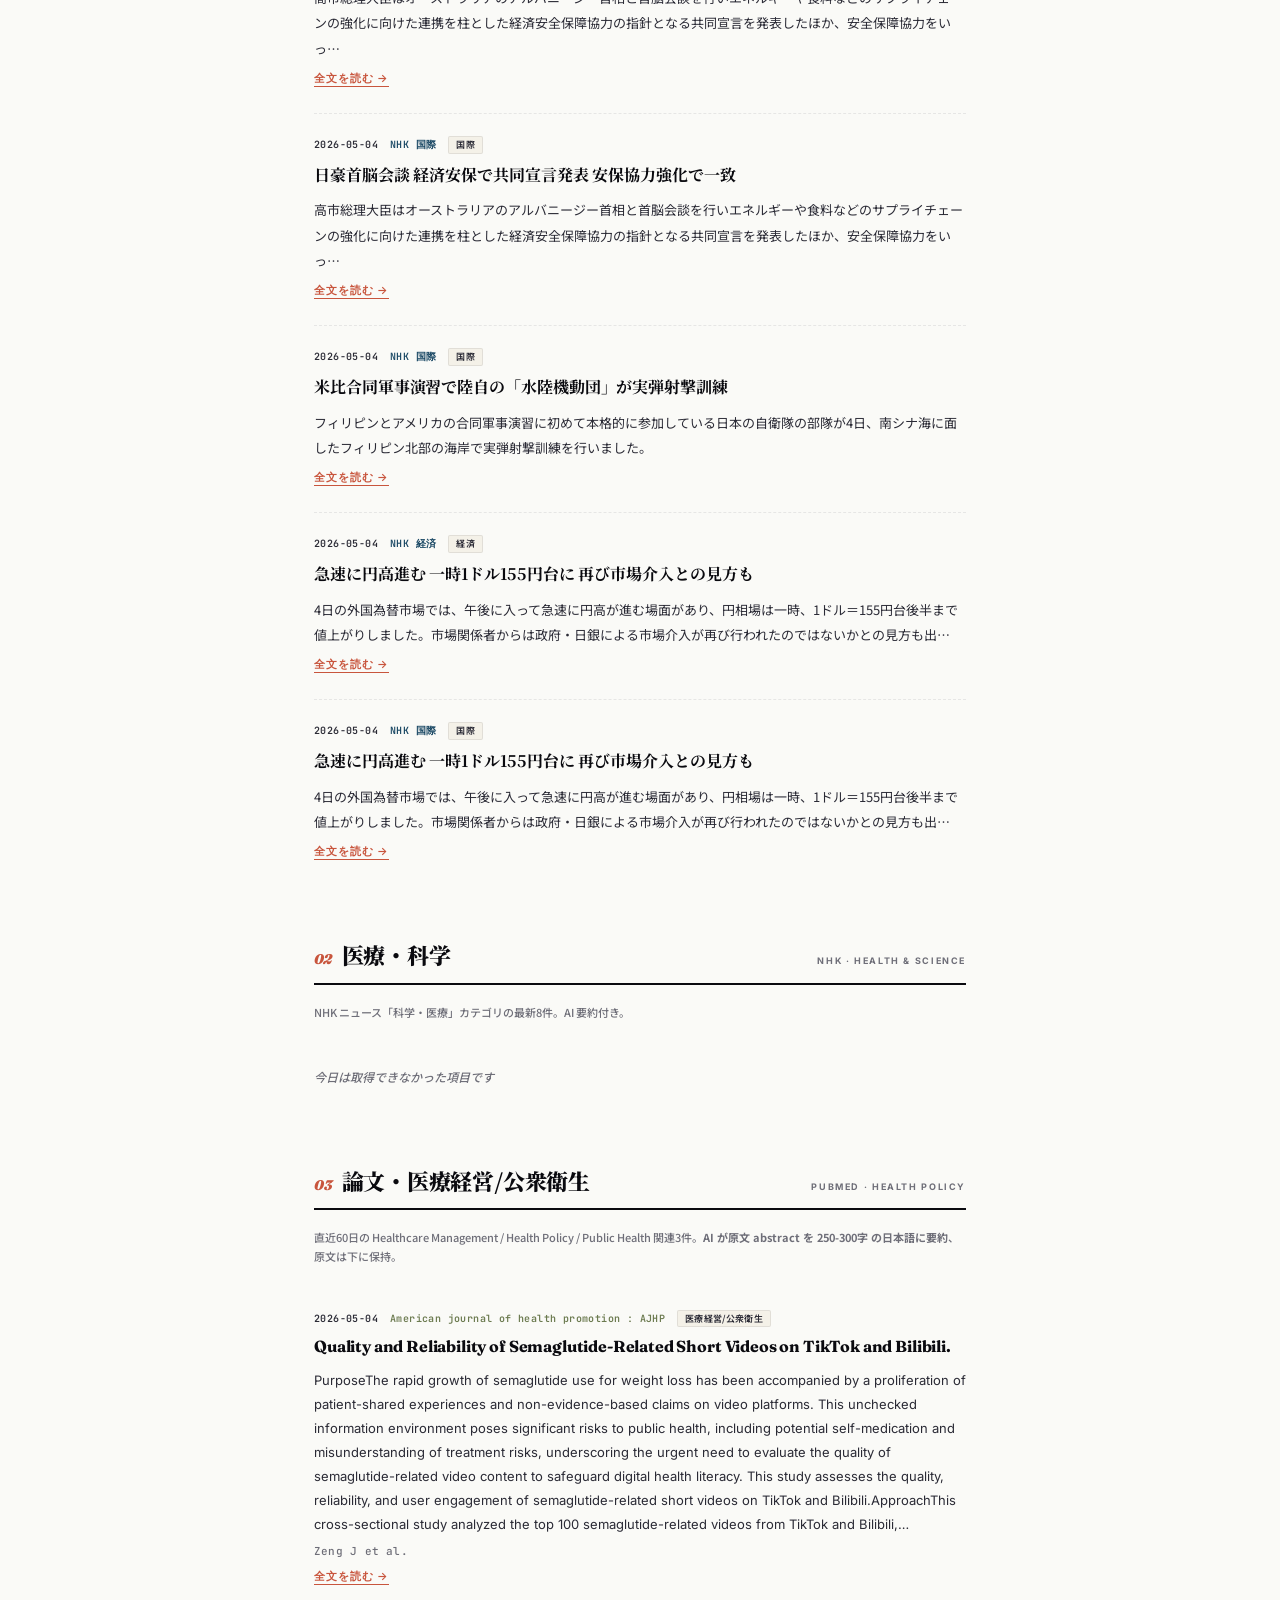
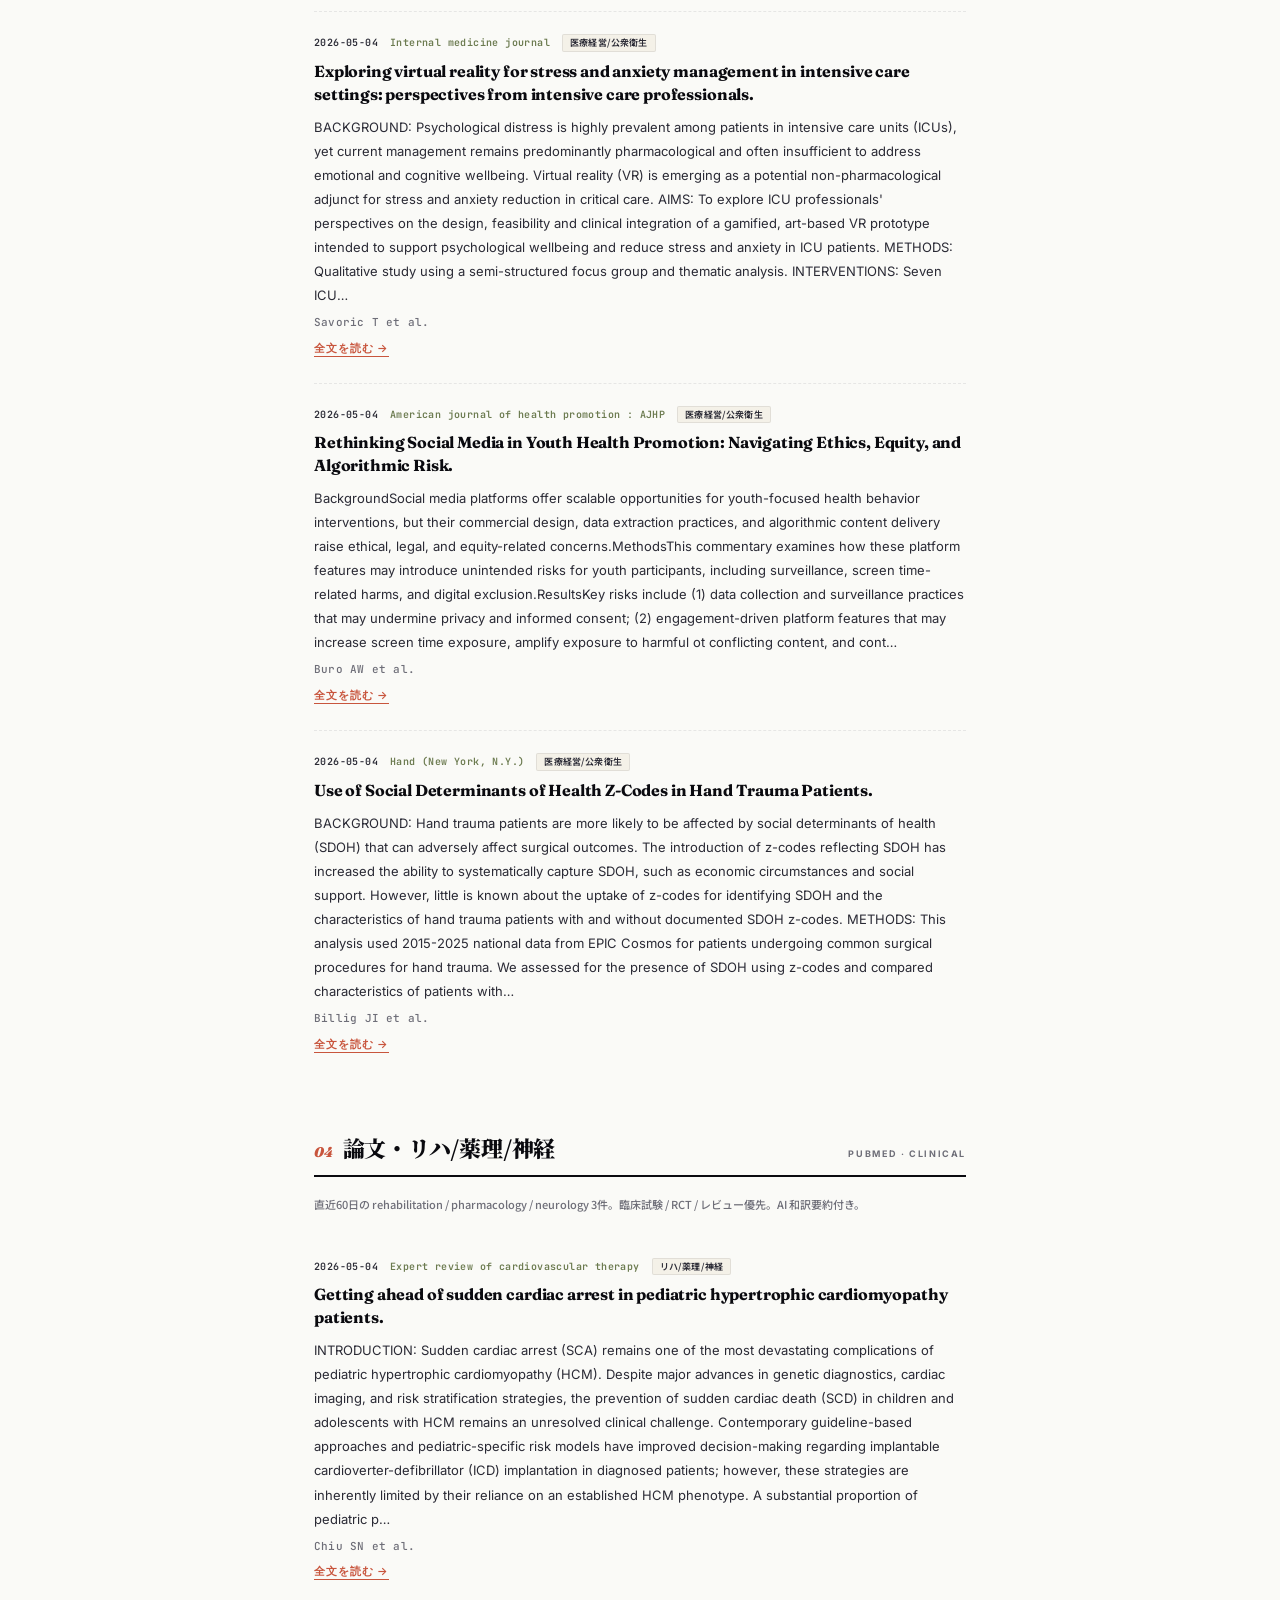
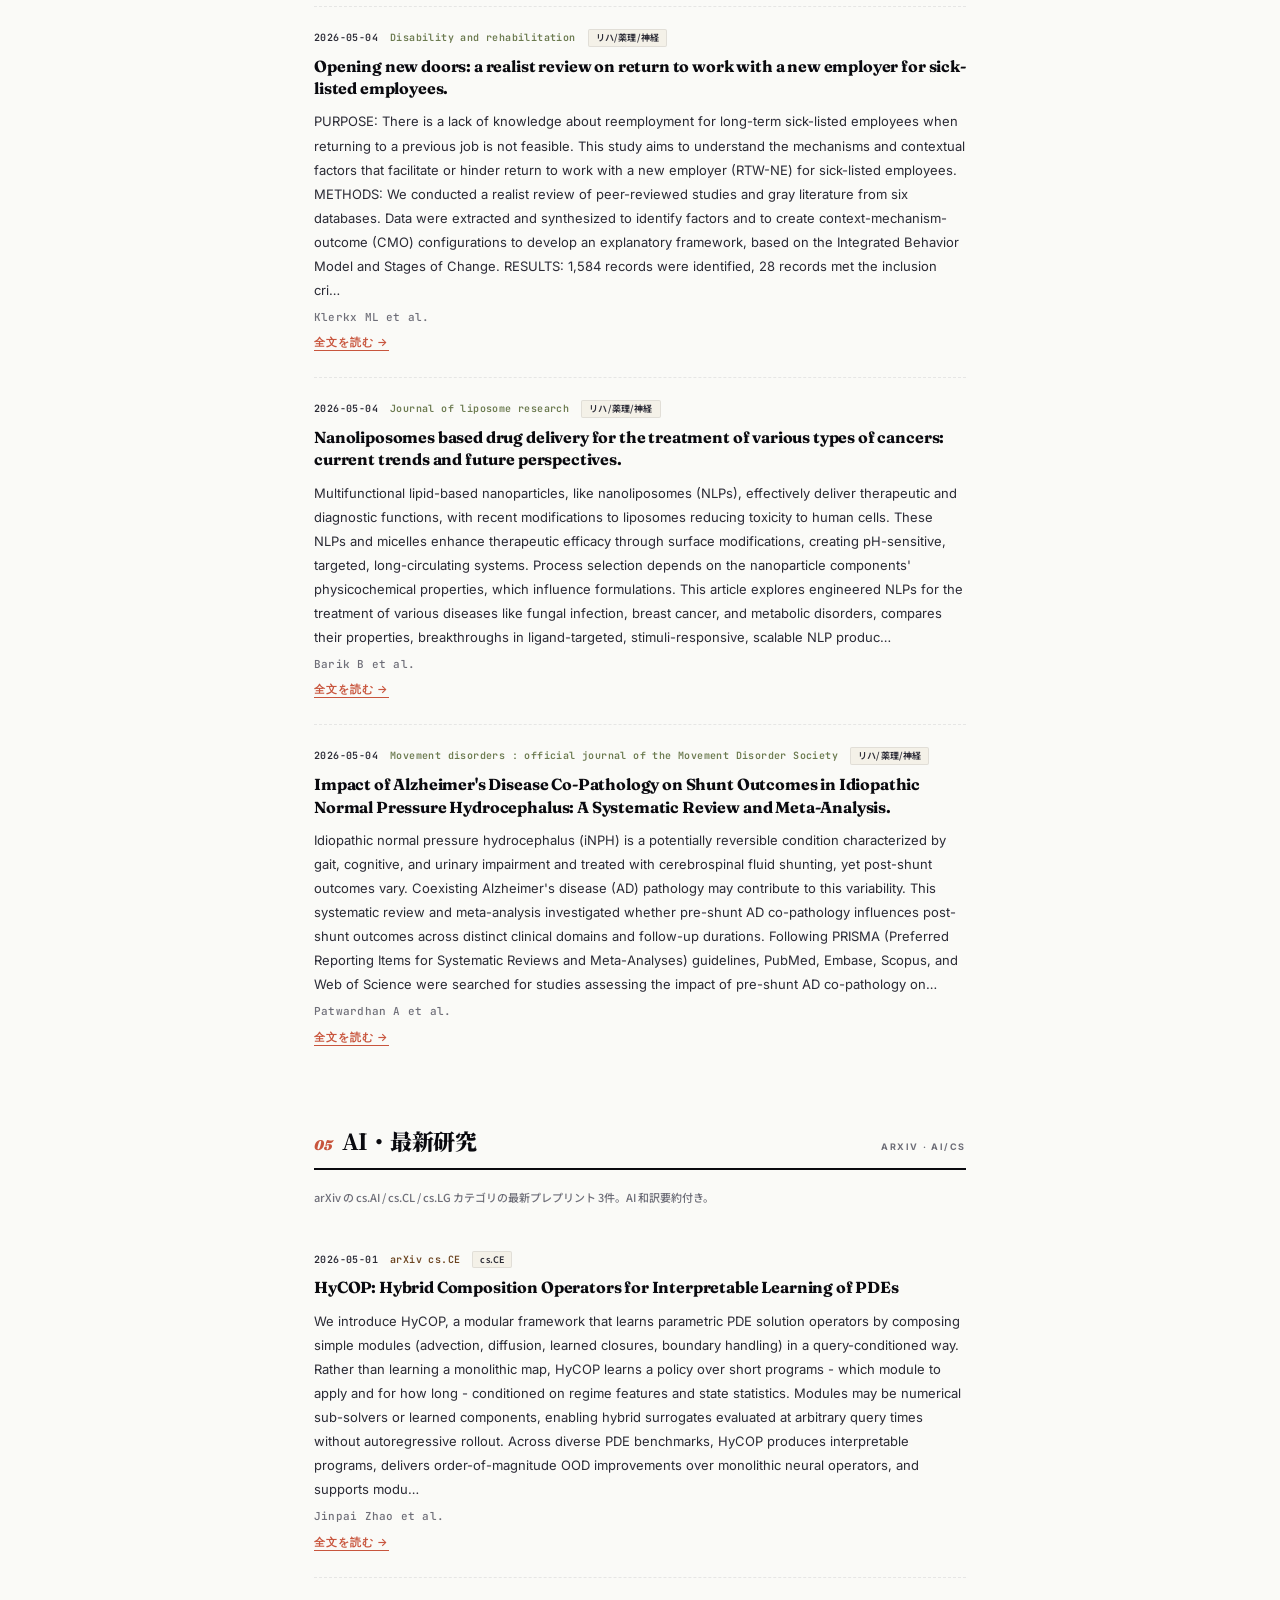
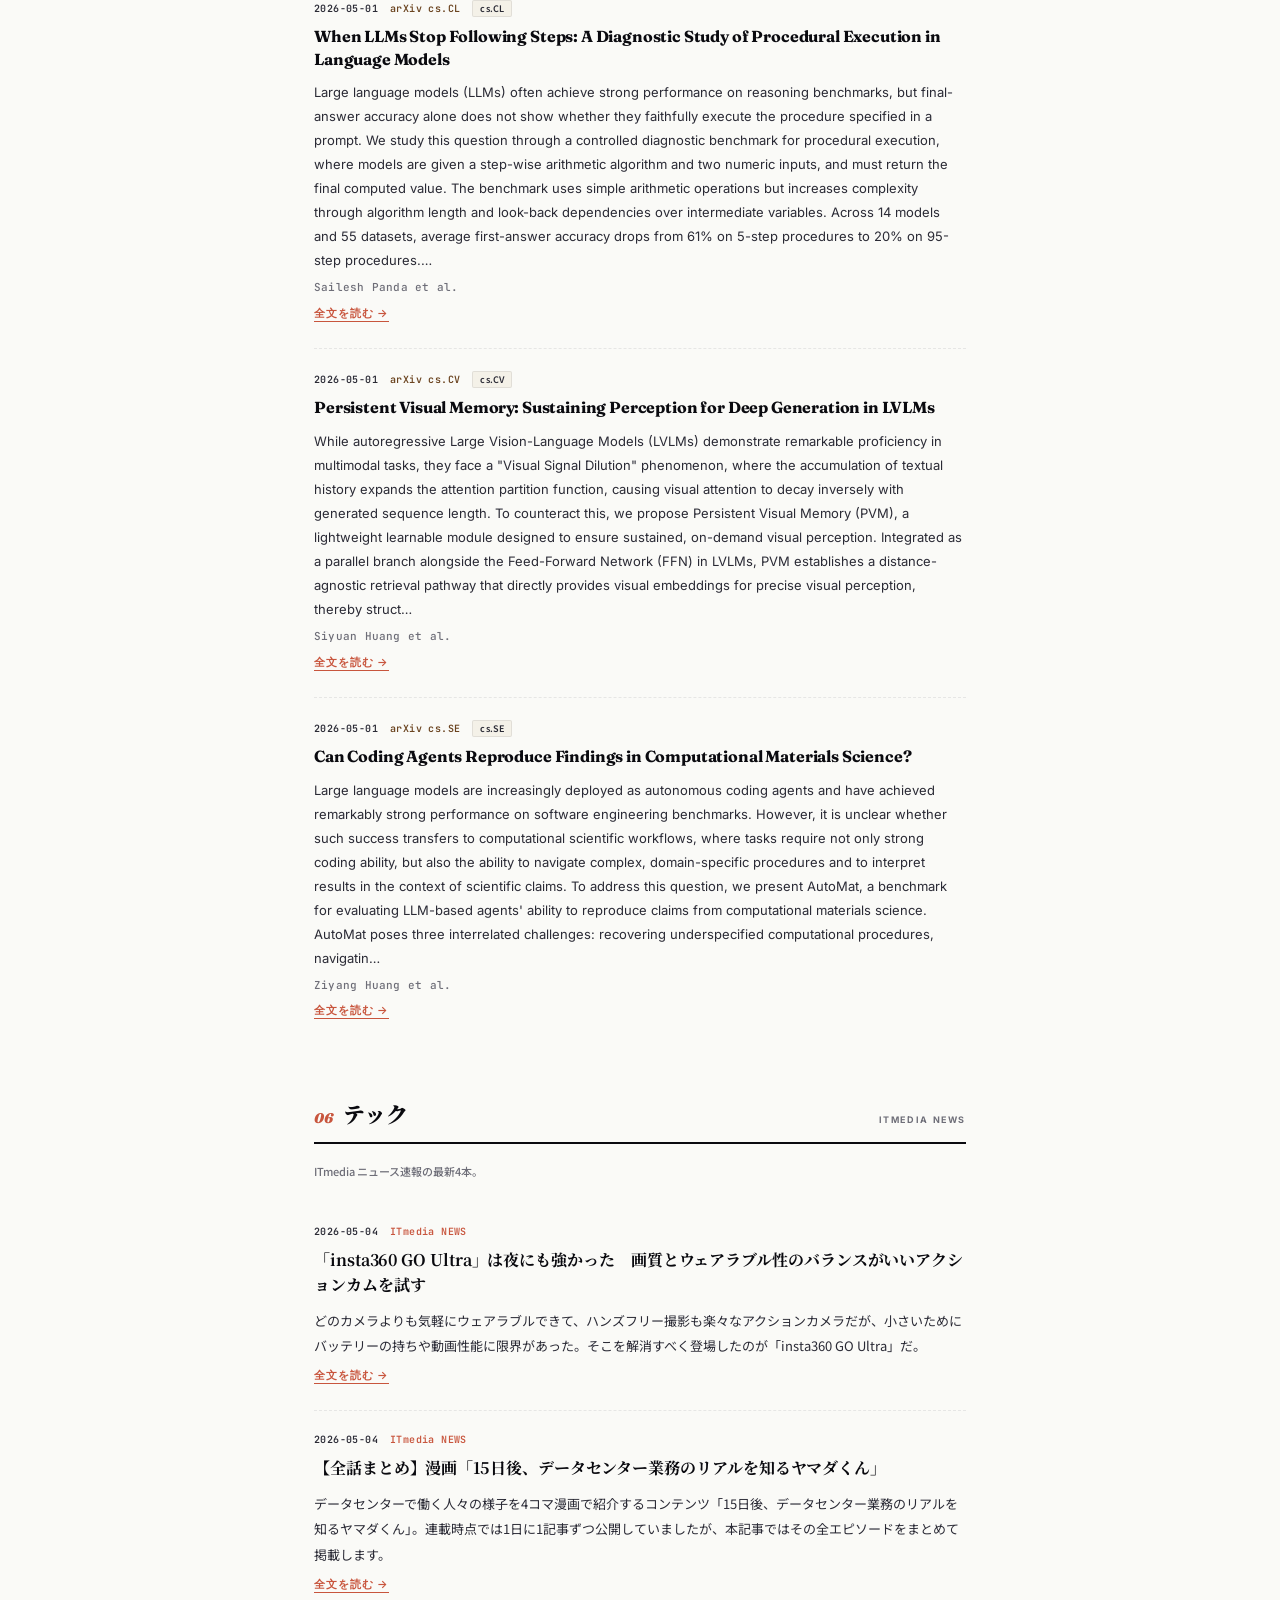
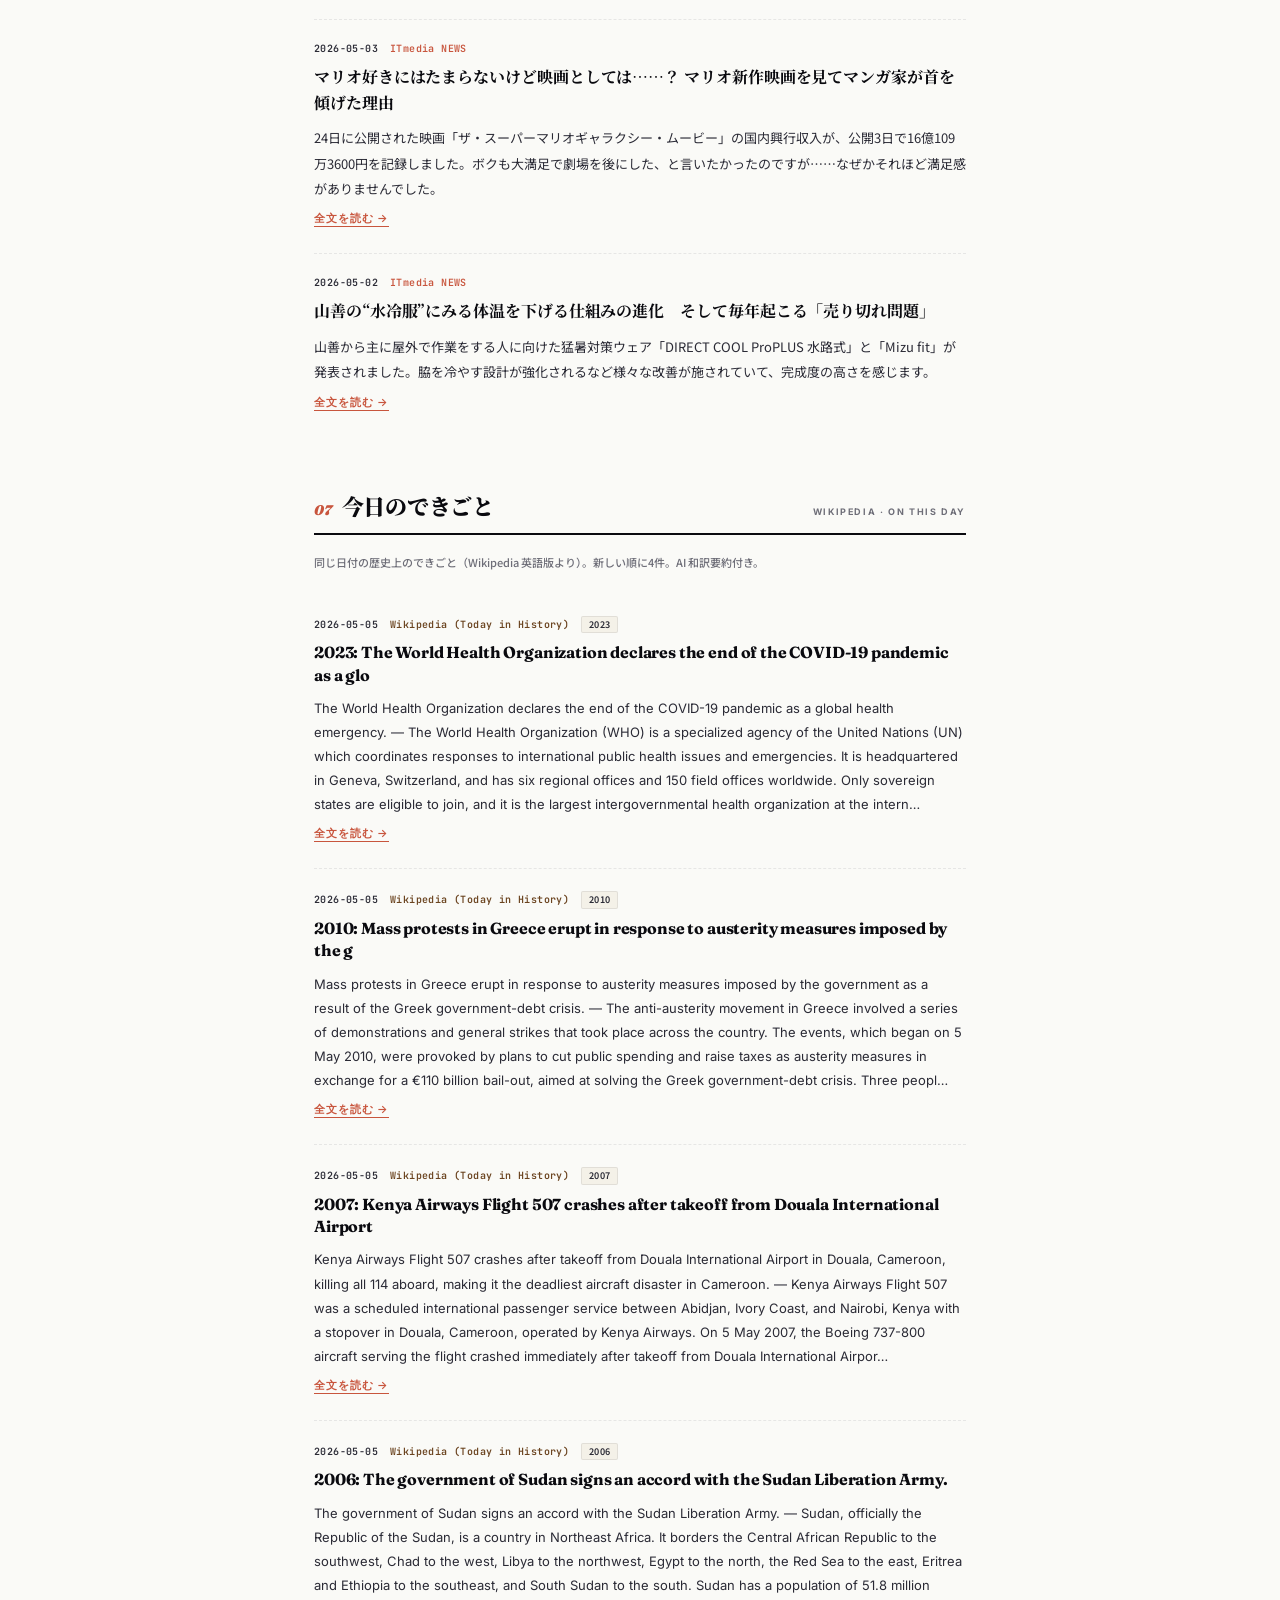
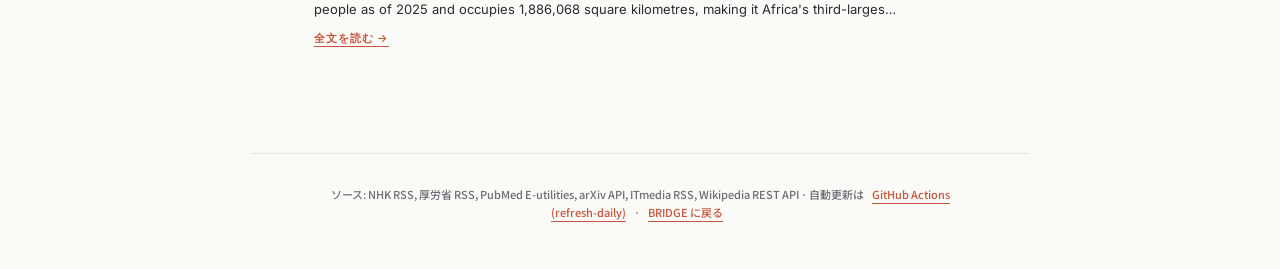
==== commit 681ae033: "feat(morning): 医療政策→医療・科学(NHK)に置換、Gemini をバッチ化 ユーザー要望: - MHLW(タイトルのみ)が物足りないので NHK 科学・医療(本文付き)に差し替え -" ====
--- a/morning/index.html
+++ b/morning/index.html
@@ -144,14 +144,14 @@
     <div id="newsList"><div class="empty">読込中…</div></div>
   </section>
 
-  <!-- 医療政策 -->
-  <section class="section" id="sec-mhlw">
-    <div class="section-head">
-      <div class="section-h"><span class="num">02</span>医療政策・通達</div>
-      <span class="section-tag">Healthcare Policy</span>
-    </div>
-    <p class="section-desc">厚生労働省の新着情報。通達・告示・検討会案内など。本文は省側 RSS に含まれないためタイトルのみ。</p>
-    <div id="mhlwList"><div class="empty">読込中…</div></div>
+  <!-- 医療・科学 -->
+  <section class="section" id="sec-medical">
+    <div class="section-head">
+      <div class="section-h"><span class="num">02</span>医療・科学</div>
+      <span class="section-tag">NHK · Health & Science</span>
+    </div>
+    <p class="section-desc">NHK ニュース「科学・医療」カテゴリの最新8件。AI 要約付き。</p>
+    <div id="medicalList"><div class="empty">読込中…</div></div>
   </section>
 
   <!-- 論文: 医療経営・公衆衛生 -->
@@ -228,7 +228,7 @@
 }
 
 function srcCls(category){
-  return ({news:'indigo', pmgr:'moegi', pmed:'moegi', arxiv:'taisha', wiki:'taisha'})[category] || '';
+  return ({news:'indigo', medical:'indigo', pmgr:'moegi', pmed:'moegi', arxiv:'taisha', wiki:'taisha'})[category] || '';
 }
 
 function renderItem(it, kind){
@@ -301,13 +301,13 @@
 
 function render(data){
   updateUpdatedLabel(data);
-  fillList('newsList',  data.news,        'news');
-  fillList('mhlwList',  data.mhlw,        'mhlw');
-  fillList('pmgrList',  data.papers_mgmt, 'pmgr');
-  fillList('pmedList',  data.papers_med,  'pmed');
-  fillList('arxivList', data.arxiv,       'arxiv');
-  fillList('techList',  data.tech,        'tech');
-  fillList('wikiList',  data.wiki,        'wiki');
+  fillList('newsList',    data.news,         'news');
+  fillList('medicalList', data.medical_news, 'medical');
+  fillList('pmgrList',    data.papers_mgmt,  'pmgr');
+  fillList('pmedList',    data.papers_med,   'pmed');
+  fillList('arxivList',   data.arxiv,        'arxiv');
+  fillList('techList',    data.tech,         'tech');
+  fillList('wikiList',    data.wiki,         'wiki');
 }
 
 async function init(){
@@ -334,7 +334,7 @@
     render(await loadFeed(FEED_URL));
   } catch (e) {
     document.getElementById('updatedAt').textContent = '読込失敗';
-    ['newsList','mhlwList','pmgrList','pmedList','arxivList','techList','wikiList'].forEach(id => {
+    ['newsList','medicalList','pmgrList','pmedList','arxivList','techList','wikiList'].forEach(id => {
       document.getElementById(id).innerHTML = renderEmpty('feed.json を読み込めませんでした');
     });
   }
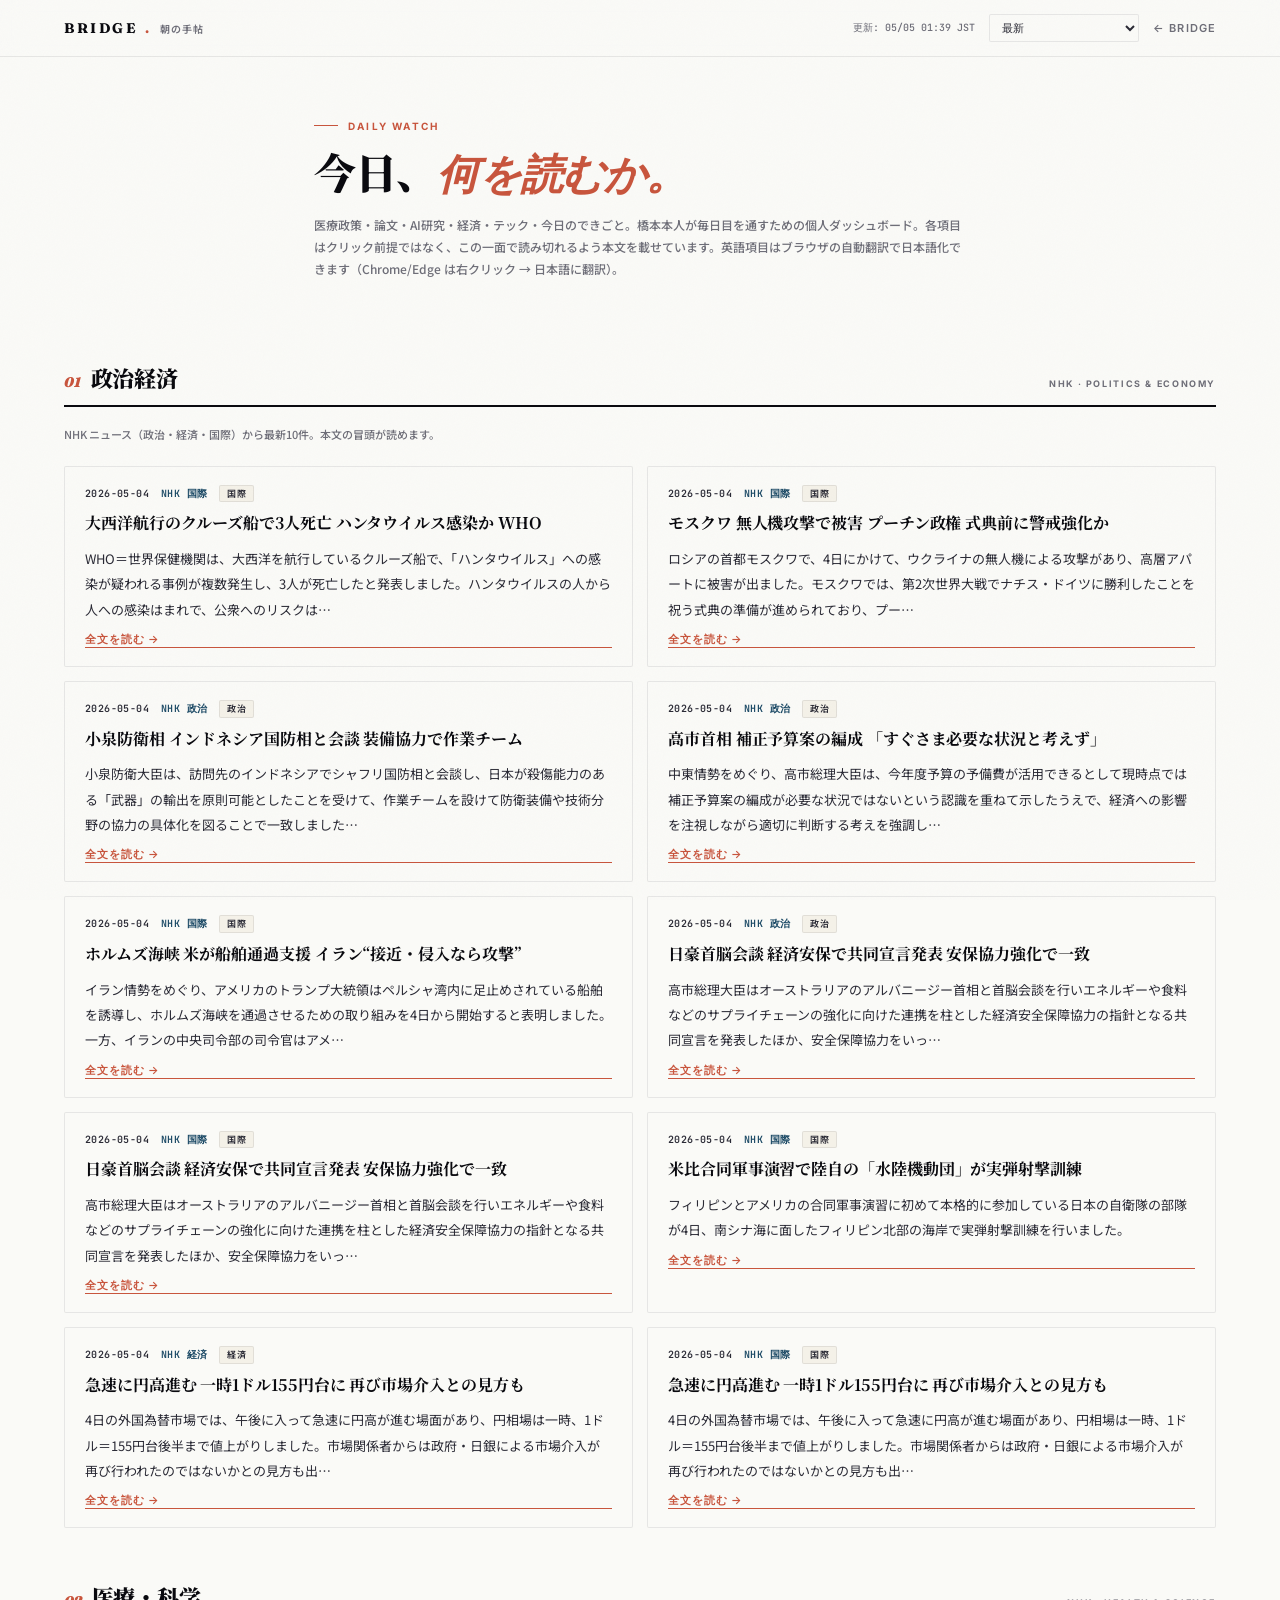
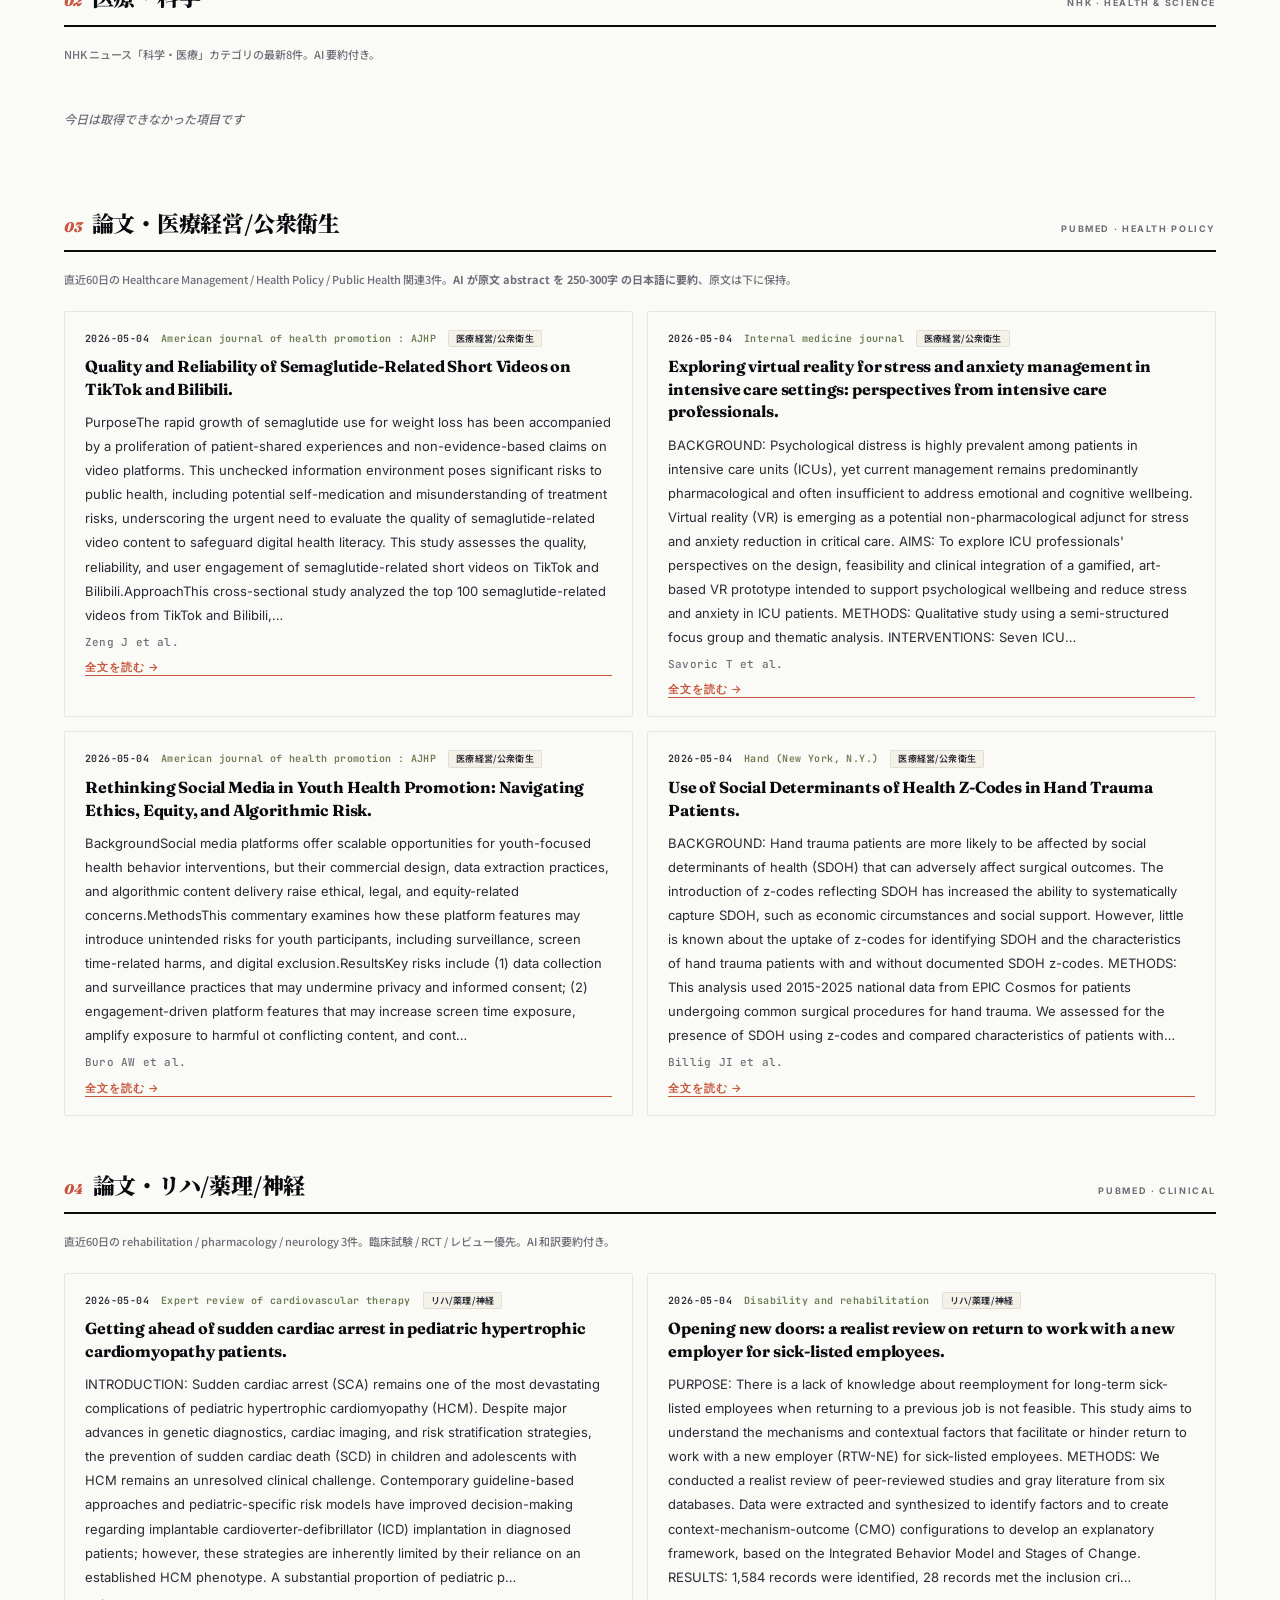
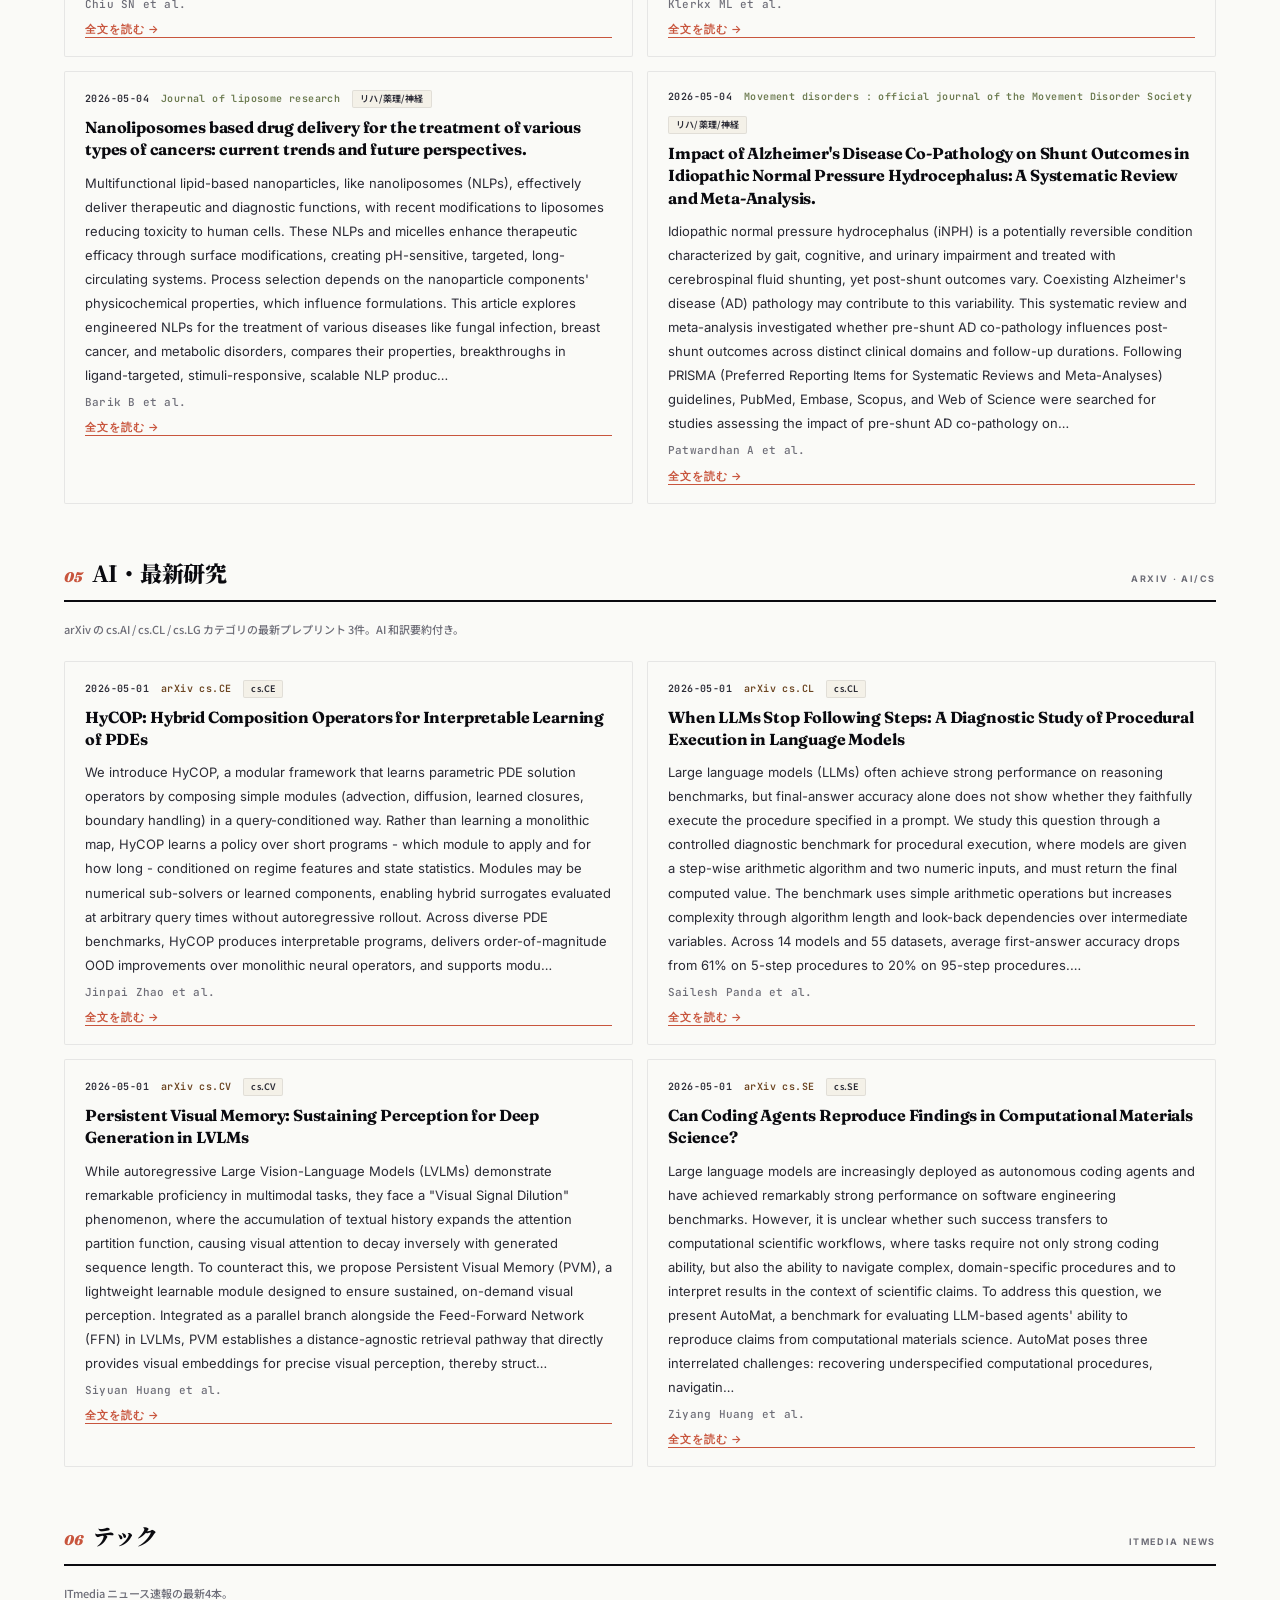
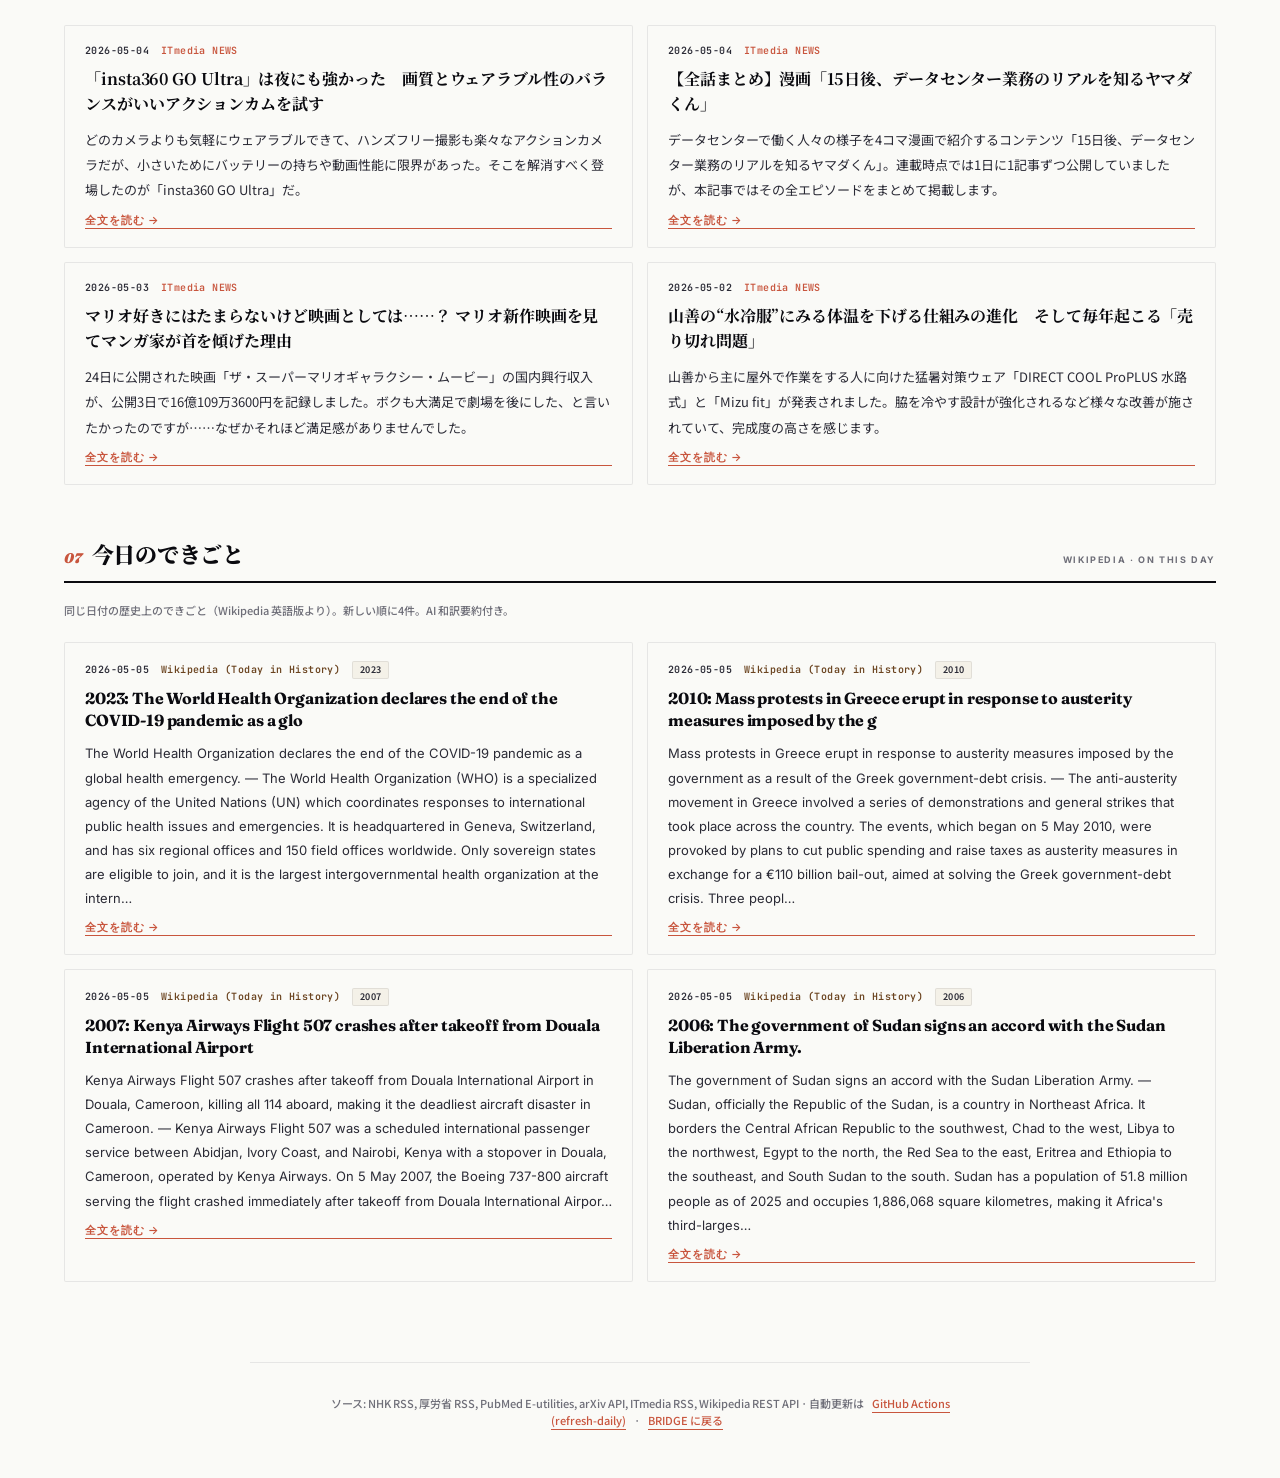
==== commit 7e70ecf5: "ui(morning): 2カラムレイアウトに変更 各セクション内の項目を 2 カラムグリッドで表示。 - main の max-width を 780px → 1280px に拡張 - [id\$=" ====
--- a/morning/index.html
+++ b/morning/index.html
@@ -24,7 +24,8 @@
   --serif-en:'Fraunces',serif;
   --sans-en:'Inter',sans-serif;
   --mono:'JetBrains Mono',monospace;
-  --max-text:780px;
+  --max-text:1280px;
+  --max-narrow:780px;
   --pad-x:clamp(20px,5vw,64px);
 }
 html{-webkit-font-smoothing:antialiased;text-rendering:optimizeLegibility}
@@ -44,7 +45,7 @@
 .nav-back:hover{color:var(--vermilion)}
 
 /* ===== head ===== */
-.page-head{padding:48px var(--pad-x) 28px;max-width:var(--max-text);margin:0 auto}
+.page-head{padding:48px var(--pad-x) 28px;max-width:var(--max-narrow);margin:0 auto}
 .page-eyebrow{font:700 10px/1 var(--sans-en);letter-spacing:0.22em;color:var(--vermilion);text-transform:uppercase;margin-bottom:14px;display:inline-flex;align-items:center;gap:10px}
 .page-eyebrow::before{content:'';width:24px;height:1px;background:var(--vermilion)}
 .page-h1{font:900 clamp(28px,4vw,42px)/1.25 var(--serif-jp);letter-spacing:-0.02em}
@@ -58,11 +59,15 @@
 .section-h{font:900 22px/1.2 var(--serif-jp);letter-spacing:-0.01em}
 .section-h .num{font:900 italic 14px/1 var(--serif-en);color:var(--vermilion);margin-right:10px}
 .section-tag{font:700 9px/1 var(--sans-en);letter-spacing:0.18em;text-transform:uppercase;color:var(--ink-3)}
-.section-desc{font:500 11px/1.7 var(--sans-jp);color:var(--ink-3);margin-bottom:22px}
+.section-desc{font:500 11px/1.7 var(--sans-jp);color:var(--ink-3);margin-bottom:22px;max-width:var(--max-narrow)}
+
+/* ===== セクション内の2カラムグリッド ===== */
+[id$="List"]{display:grid;grid-template-columns:repeat(2,1fr);gap:14px}
+@media(max-width:880px){[id$="List"]{grid-template-columns:1fr}}
 
 /* ===== item card ===== */
-.item{padding:22px 0 24px;border-bottom:1px dashed var(--line);display:block}
-.item:last-child{border-bottom:none}
+.item{padding:18px 20px;border:1px solid var(--line);background:var(--paper);border-radius:2px;display:flex;flex-direction:column;transition:border-color .15s}
+.item:hover{border-color:var(--ink-3)}
 .item-meta{display:flex;gap:12px;align-items:baseline;flex-wrap:wrap;font:500 10px/1.4 var(--mono);color:var(--ink-3);letter-spacing:0.04em;margin-bottom:8px}
 .item-meta .date{color:var(--ink-2);font-weight:600}
 .item-meta .src{color:var(--vermilion);font-weight:600}
@@ -101,7 +106,7 @@
 .empty{padding:24px 0;font:500 12px/1.7 var(--sans-jp);color:var(--ink-3);font-style:italic}
 
 /* ===== footer ===== */
-.foot{padding:32px var(--pad-x) 48px;border-top:1px solid var(--line);text-align:center;font:500 11px/1.6 var(--sans-jp);color:var(--ink-3);max-width:var(--max-text);margin:0 auto}
+.foot{padding:32px var(--pad-x) 48px;border-top:1px solid var(--line);text-align:center;font:500 11px/1.6 var(--sans-jp);color:var(--ink-3);max-width:var(--max-narrow);margin:0 auto}
 .foot a{color:var(--vermilion);border-bottom:1px solid currentColor;padding-bottom:1px;margin:0 6px}
 
 @media(max-width:600px){
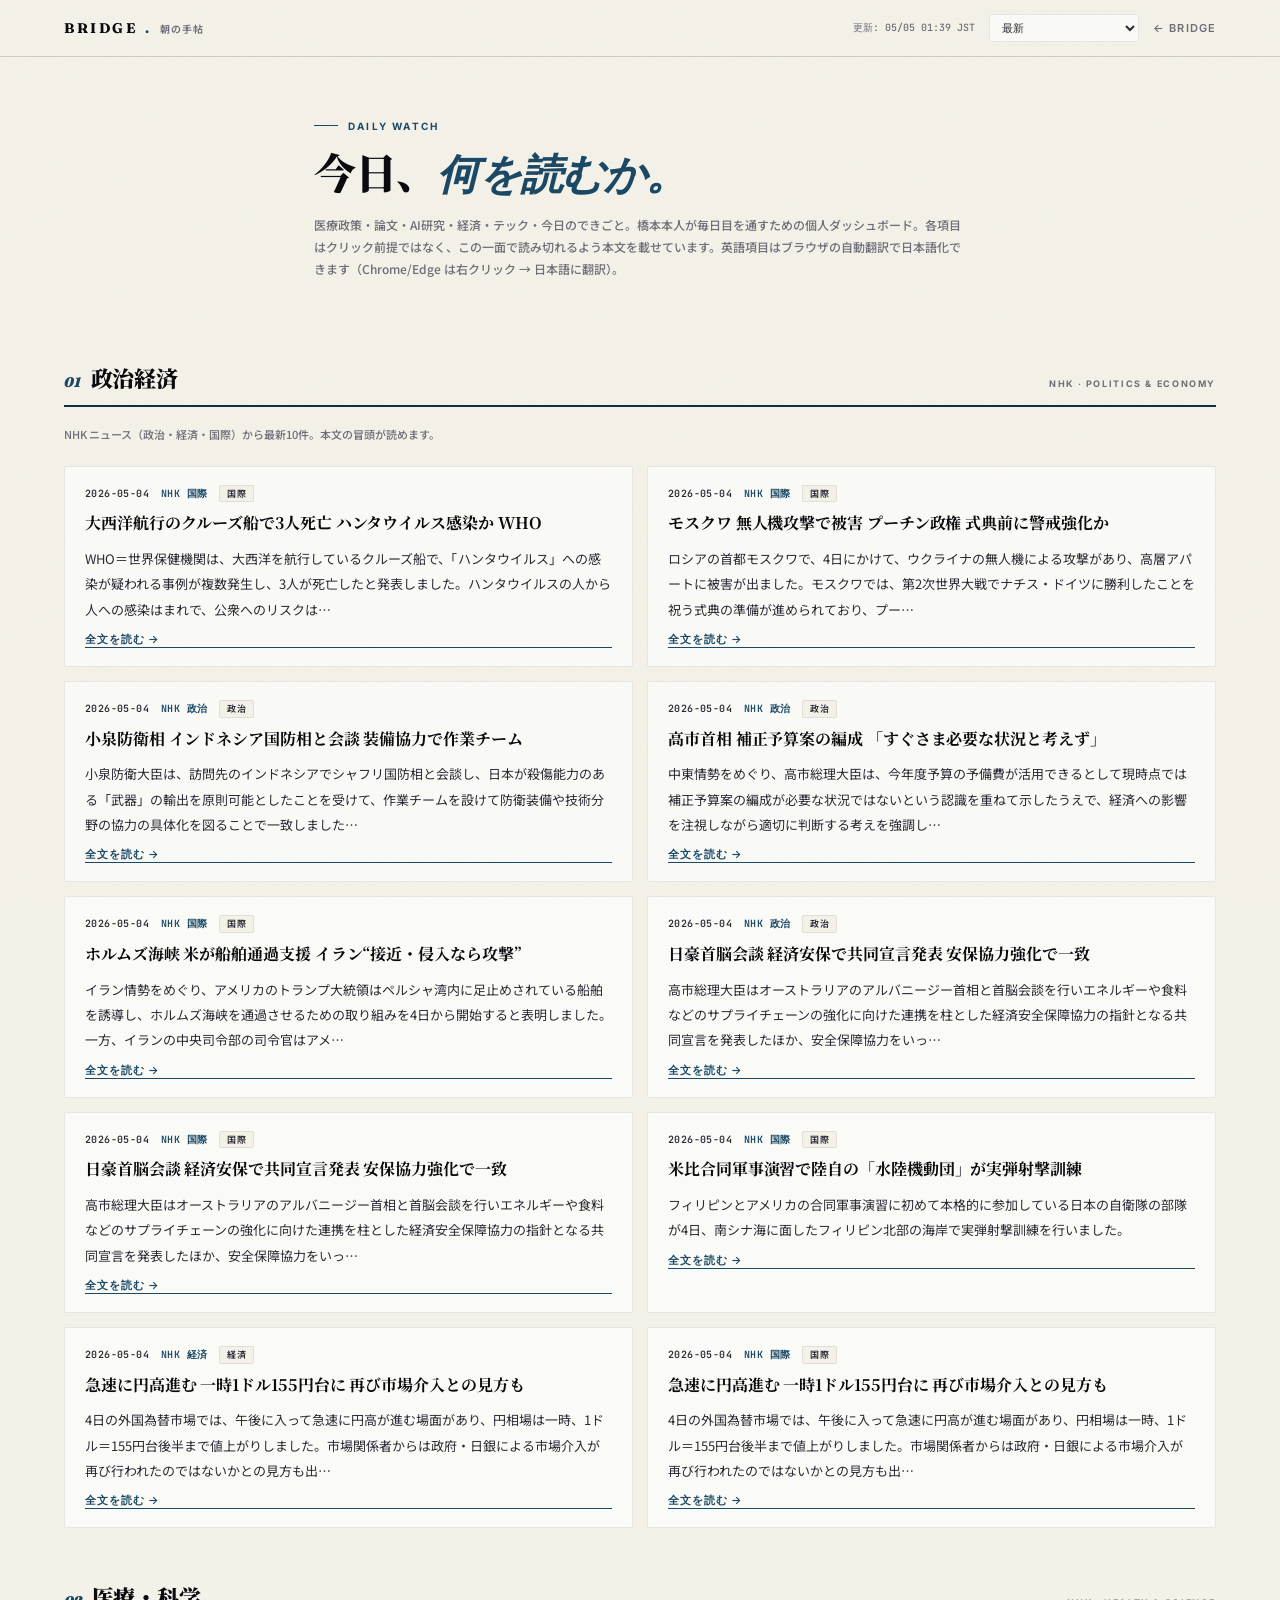
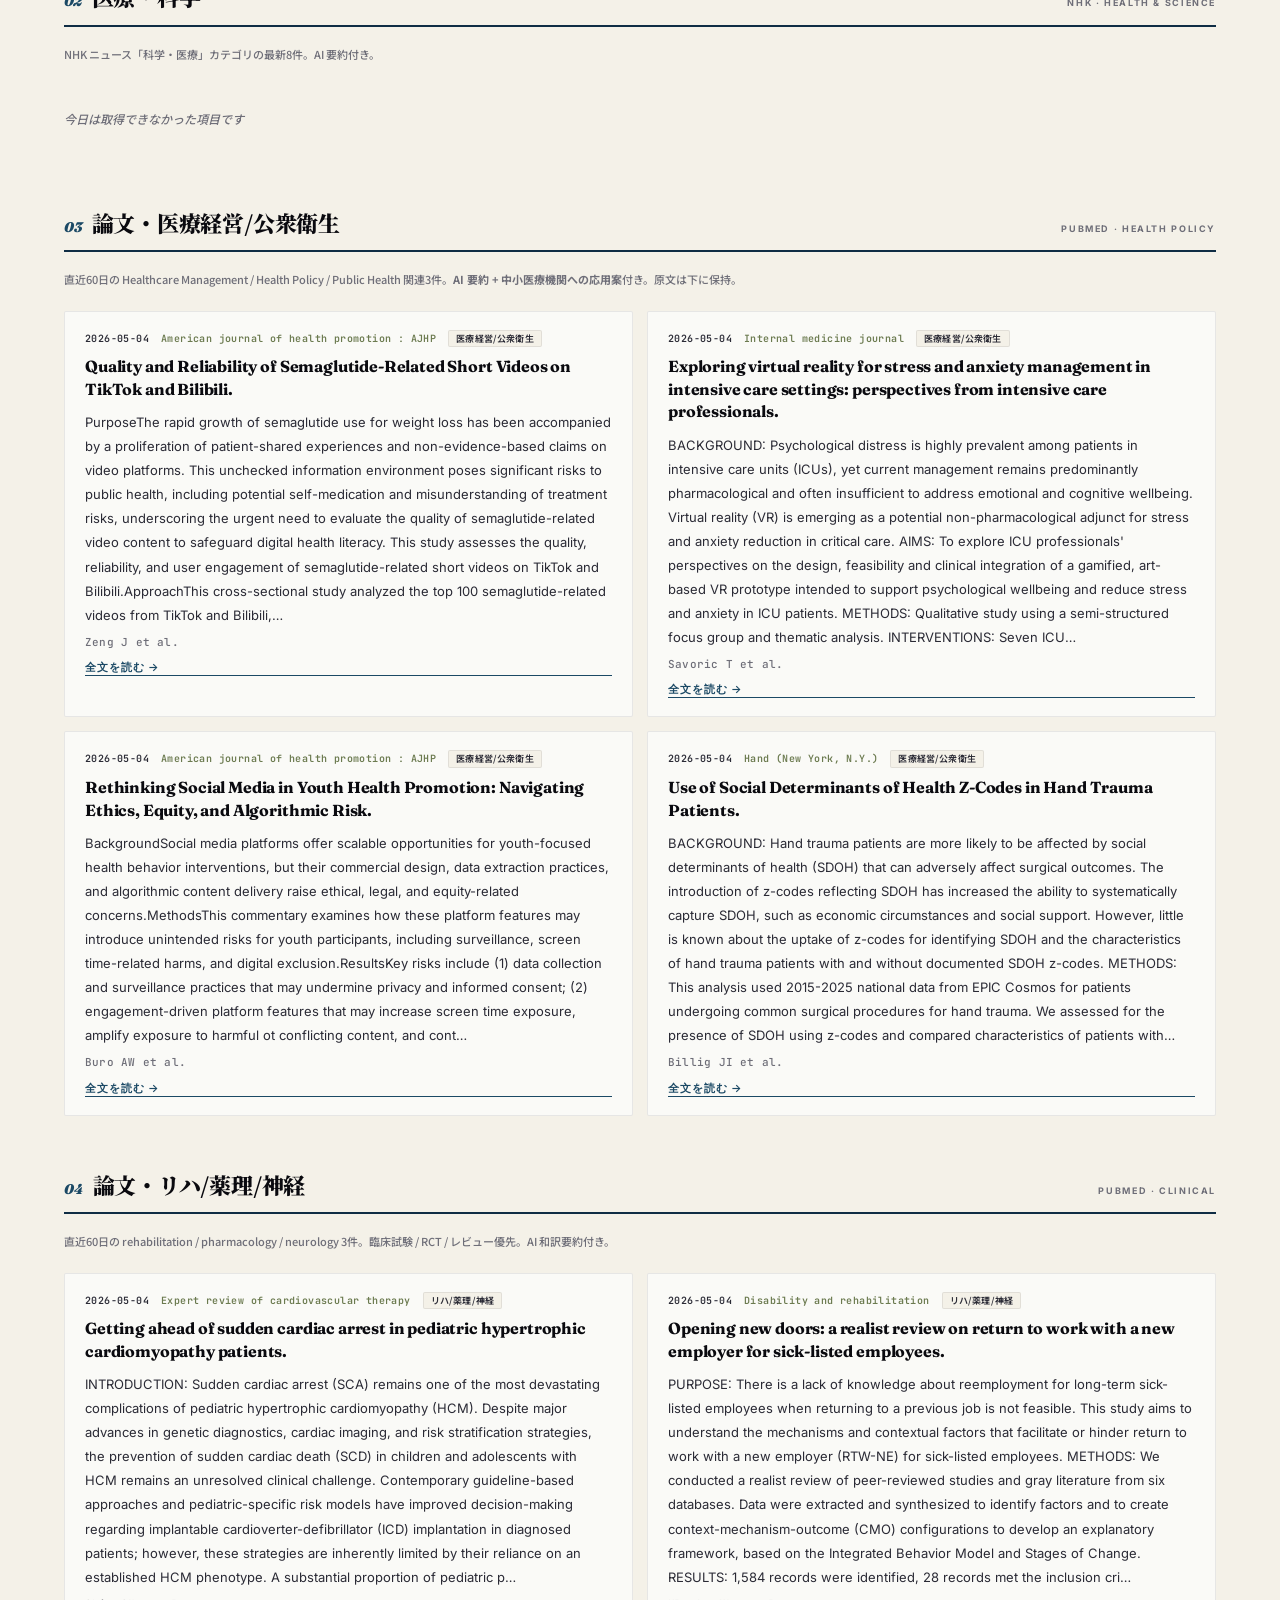
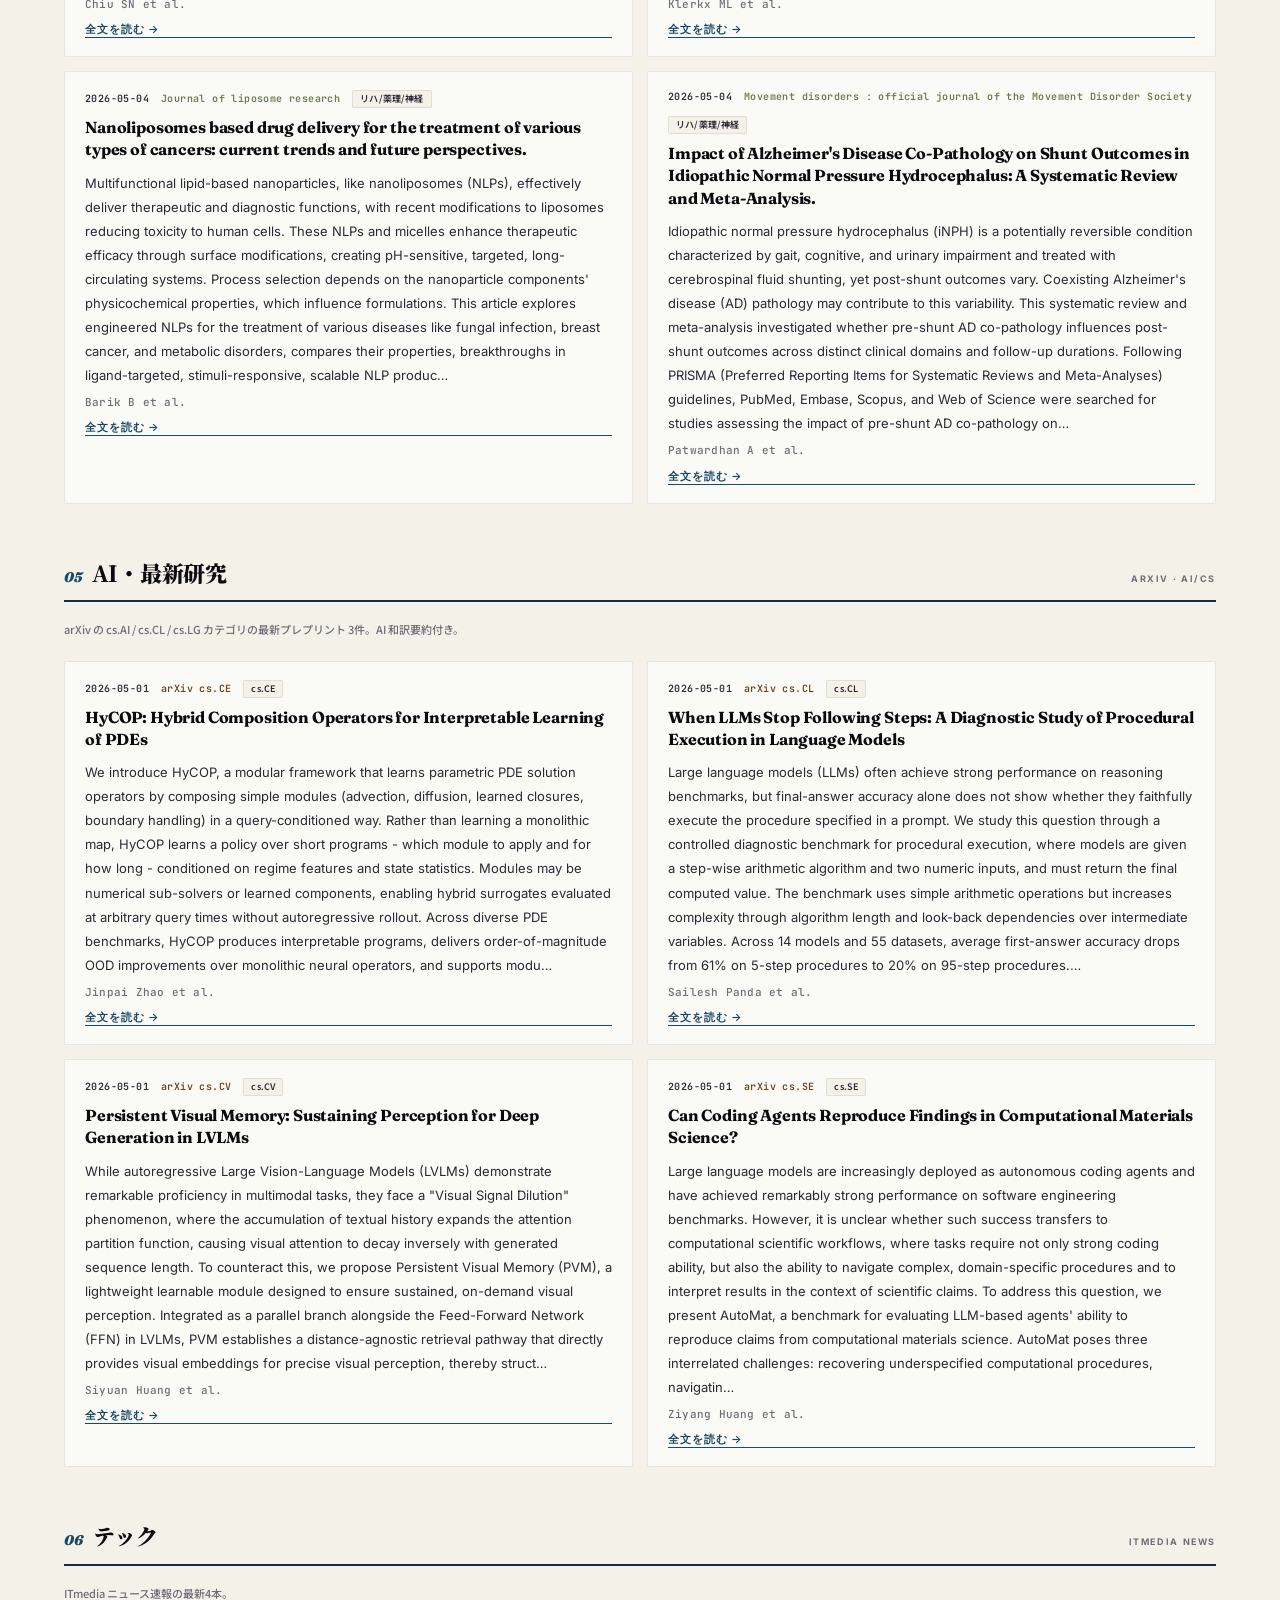
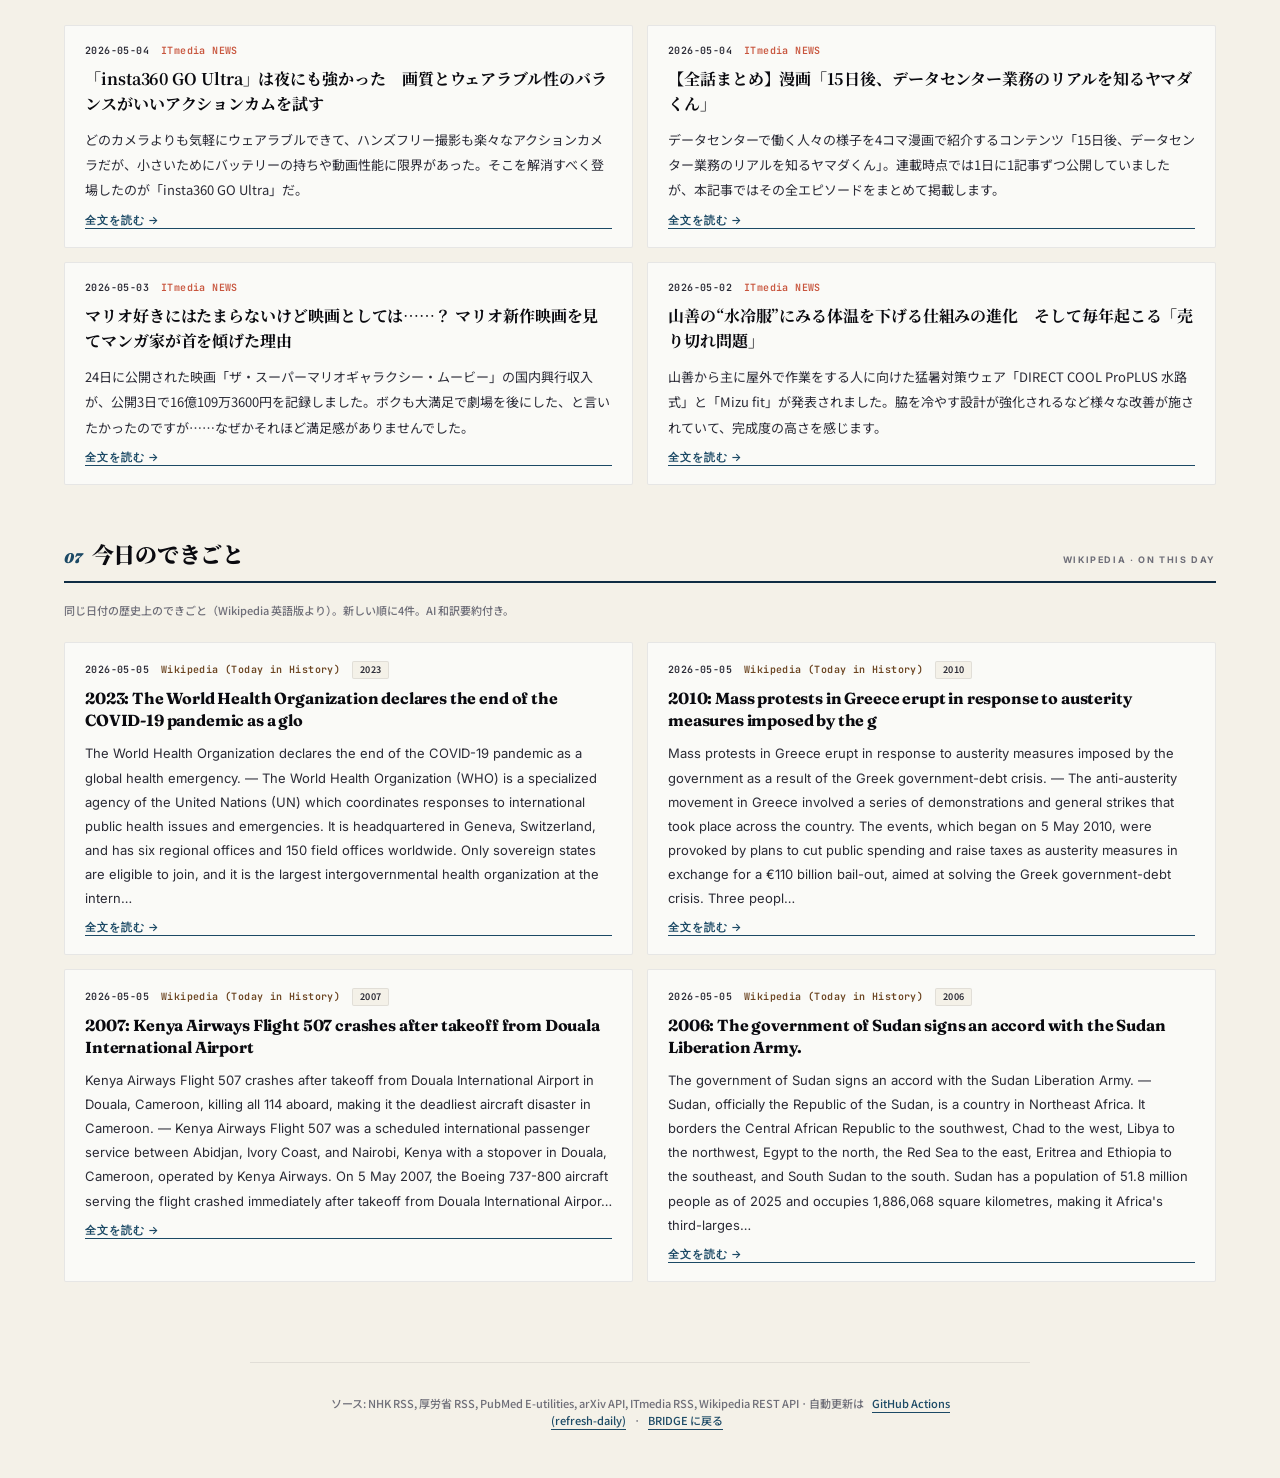
==== commit 97ae75fe: "feat(morning): 藍主役の配色 + 論文に「中小医療機関への応用案」を Gemini で生成 色味の刷新(LP の朱主役と区別): - 朝の手帖は藍(indigo)を主役に。背景を pap" ====
--- a/morning/index.html
+++ b/morning/index.html
@@ -29,35 +29,36 @@
   --pad-x:clamp(20px,5vw,64px);
 }
 html{-webkit-font-smoothing:antialiased;text-rendering:optimizeLegibility}
-body{font-family:var(--sans-jp);background:var(--paper);color:var(--ink);line-height:1.75;font-feature-settings:"palt" 1}
+/* 朝の手帖 = 藍主役モード。LP(朱主役)と区別する */
+body{font-family:var(--sans-jp);background:var(--paper-2);color:var(--ink);line-height:1.75;font-feature-settings:"palt" 1}
 body::before{content:'';position:fixed;inset:0;pointer-events:none;z-index:200;opacity:0.025;background-image:url("data:image/svg+xml;utf8,<svg xmlns='http://www.w3.org/2000/svg' width='400' height='400'><filter id='n'><feTurbulence type='fractalNoise' baseFrequency='0.85' numOctaves='2' stitchTiles='stitch'/></filter><rect width='100%25' height='100%25' filter='url(%23n)'/></svg>");mix-blend-mode:multiply}
 a{color:inherit;text-decoration:none}
 
 /* ===== nav ===== */
-.nav{position:sticky;top:0;z-index:50;display:flex;justify-content:space-between;align-items:center;padding:14px var(--pad-x);background:rgba(250,250,247,0.86);backdrop-filter:blur(12px);-webkit-backdrop-filter:blur(12px);border-bottom:1px solid var(--line)}
+.nav{position:sticky;top:0;z-index:50;display:flex;justify-content:space-between;align-items:center;padding:14px var(--pad-x);background:rgba(244,241,232,0.92);backdrop-filter:blur(12px);-webkit-backdrop-filter:blur(12px);border-bottom:1px solid var(--line-2)}
 .nav-logo{font:700 14px/1 var(--serif-en);letter-spacing:0.18em;color:var(--ink);display:inline-flex;gap:8px;align-items:baseline}
-.nav-logo .dot{color:var(--vermilion)}
+.nav-logo .dot{color:var(--indigo)}
 .nav-logo .small{font:600 10px/1 var(--sans-jp);color:var(--ink-3);letter-spacing:0.1em}
 .nav-controls{display:flex;align-items:center;gap:14px;font:500 11px/1 var(--mono);color:var(--ink-3)}
 .nav-controls select{font:500 11px/1.4 var(--mono);color:var(--ink-2);background:var(--paper);border:1px solid var(--line);padding:5px 8px;border-radius:2px;cursor:pointer}
 .nav-controls .updated{font-size:10px}
 .nav-back{font:600 11px/1 var(--sans-en);letter-spacing:0.1em;color:var(--ink-3);text-transform:uppercase;transition:color .2s}
-.nav-back:hover{color:var(--vermilion)}
+.nav-back:hover{color:var(--indigo)}
 
 /* ===== head ===== */
 .page-head{padding:48px var(--pad-x) 28px;max-width:var(--max-narrow);margin:0 auto}
-.page-eyebrow{font:700 10px/1 var(--sans-en);letter-spacing:0.22em;color:var(--vermilion);text-transform:uppercase;margin-bottom:14px;display:inline-flex;align-items:center;gap:10px}
-.page-eyebrow::before{content:'';width:24px;height:1px;background:var(--vermilion)}
+.page-eyebrow{font:700 10px/1 var(--sans-en);letter-spacing:0.22em;color:var(--indigo);text-transform:uppercase;margin-bottom:14px;display:inline-flex;align-items:center;gap:10px}
+.page-eyebrow::before{content:'';width:24px;height:1px;background:var(--indigo)}
 .page-h1{font:900 clamp(28px,4vw,42px)/1.25 var(--serif-jp);letter-spacing:-0.02em}
-.page-h1 .em{font-family:var(--serif-en);font-style:italic;color:var(--vermilion)}
+.page-h1 .em{font-family:var(--serif-en);font-style:italic;color:var(--indigo)}
 .page-sub{font:500 12px/1.85 var(--sans-jp);color:var(--ink-3);margin-top:14px}
 
 /* ===== section ===== */
 main{padding:0 var(--pad-x) 80px;max-width:var(--max-text);margin:0 auto}
 .section{margin-top:56px}
-.section-head{padding-bottom:14px;margin-bottom:18px;border-bottom:2px solid var(--ink);display:flex;justify-content:space-between;align-items:baseline;gap:12px;flex-wrap:wrap}
+.section-head{padding-bottom:14px;margin-bottom:18px;border-bottom:2px solid var(--indigo-deep);display:flex;justify-content:space-between;align-items:baseline;gap:12px;flex-wrap:wrap}
 .section-h{font:900 22px/1.2 var(--serif-jp);letter-spacing:-0.01em}
-.section-h .num{font:900 italic 14px/1 var(--serif-en);color:var(--vermilion);margin-right:10px}
+.section-h .num{font:900 italic 14px/1 var(--serif-en);color:var(--indigo);margin-right:10px}
 .section-tag{font:700 9px/1 var(--sans-en);letter-spacing:0.18em;text-transform:uppercase;color:var(--ink-3)}
 .section-desc{font:500 11px/1.7 var(--sans-jp);color:var(--ink-3);margin-bottom:22px;max-width:var(--max-narrow)}
 
@@ -70,8 +71,8 @@
 .item:hover{border-color:var(--ink-3)}
 .item-meta{display:flex;gap:12px;align-items:baseline;flex-wrap:wrap;font:500 10px/1.4 var(--mono);color:var(--ink-3);letter-spacing:0.04em;margin-bottom:8px}
 .item-meta .date{color:var(--ink-2);font-weight:600}
-.item-meta .src{color:var(--vermilion);font-weight:600}
-.item-meta .src.indigo{color:var(--indigo)}
+.item-meta .src{color:var(--indigo);font-weight:600}
+.item-meta .src.shu{color:var(--vermilion)}
 .item-meta .src.moegi{color:var(--moegi-deep)}
 .item-meta .src.taisha{color:var(--taisha-deep)}
 .item-meta .badge{padding:2px 7px;background:var(--paper-2);border:1px solid var(--line);border-radius:2px;font:600 9px/1.3 var(--sans-jp);color:var(--ink-2);letter-spacing:0.02em}
@@ -80,13 +81,15 @@
 .item-body{font:400 13px/1.95 var(--sans-jp);color:var(--ink-2)}
 .item-body.en{font-family:var(--sans-en);font-size:13px;line-height:1.85;color:var(--ink-2)}
 .item-author{font:500 11px/1.4 var(--mono);color:var(--ink-3);margin-top:8px;letter-spacing:0.02em}
-.item-summary{margin-top:6px;padding:14px 16px;background:var(--paper-2);border-left:3px solid var(--moegi);border-radius:0 2px 2px 0;font:500 13px/1.95 var(--sans-jp);color:var(--ink-2);position:relative}
+.item-summary{margin-top:6px;padding:14px 16px;background:var(--paper-3);border-left:3px solid var(--moegi);border-radius:0 2px 2px 0;font:500 13px/1.95 var(--sans-jp);color:var(--ink-2);position:relative}
 .item-summary::before{content:'AI 要約';position:absolute;top:-8px;left:14px;background:var(--moegi-deep);color:#fff;font:700 9px/1 var(--sans-en);letter-spacing:0.16em;padding:4px 8px;border-radius:2px}
+.item-application{margin-top:18px;padding:14px 16px;background:rgba(200,85,61,0.06);border-left:3px solid var(--vermilion);border-radius:0 2px 2px 0;font:500 13px/1.95 var(--sans-jp);color:var(--ink-2);position:relative}
+.item-application::before{content:'現場応用案';position:absolute;top:-8px;left:14px;background:var(--vermilion-deep);color:#fff;font:700 9px/1 var(--sans-jp);letter-spacing:0.16em;padding:4px 8px;border-radius:2px}
 .item-body-orig{margin-top:10px;font:400 11px/1.7 var(--sans-jp);color:var(--ink-3)}
 .item-body-orig.en{font-family:var(--sans-en);font-size:11px;line-height:1.7}
 .item-body-orig::before{content:'原文: ';color:var(--ink-4);font-weight:600}
-.item-link{display:inline-block;margin-top:12px;font:600 11px/1 var(--sans-en);letter-spacing:0.08em;text-transform:uppercase;color:var(--vermilion);border-bottom:1px solid var(--vermilion);padding-bottom:2px;transition:color .15s,border-color .15s}
-.item-link:hover{color:var(--vermilion-deep);border-color:var(--vermilion-deep)}
+.item-link{display:inline-block;margin-top:12px;font:600 11px/1 var(--sans-en);letter-spacing:0.08em;text-transform:uppercase;color:var(--indigo);border-bottom:1px solid var(--indigo);padding-bottom:2px;transition:color .15s,border-color .15s}
+.item-link:hover{color:var(--indigo-deep);border-color:var(--indigo-deep)}
 .item-link::after{content:'  →'}
 
 /* ===== market table ===== */
@@ -107,7 +110,7 @@
 
 /* ===== footer ===== */
 .foot{padding:32px var(--pad-x) 48px;border-top:1px solid var(--line);text-align:center;font:500 11px/1.6 var(--sans-jp);color:var(--ink-3);max-width:var(--max-narrow);margin:0 auto}
-.foot a{color:var(--vermilion);border-bottom:1px solid currentColor;padding-bottom:1px;margin:0 6px}
+.foot a{color:var(--indigo);border-bottom:1px solid currentColor;padding-bottom:1px;margin:0 6px}
 
 @media(max-width:600px){
   .page-head{padding-top:32px}
@@ -165,7 +168,7 @@
       <div class="section-h"><span class="num">03</span>論文・医療経営/公衆衛生</div>
       <span class="section-tag">PubMed · Health Policy</span>
     </div>
-    <p class="section-desc">直近60日の Healthcare Management / Health Policy / Public Health 関連3件。<strong>AI が原文 abstract を 250-300字 の日本語に要約</strong>、原文は下に保持。</p>
+    <p class="section-desc">直近60日の Healthcare Management / Health Policy / Public Health 関連3件。<strong>AI 要約 + 中小医療機関への応用案</strong>付き。原文は下に保持。</p>
     <div id="pmgrList"><div class="empty">読込中…</div></div>
   </section>
 
@@ -233,7 +236,8 @@
 }
 
 function srcCls(category){
-  return ({news:'indigo', medical:'indigo', pmgr:'moegi', pmed:'moegi', arxiv:'taisha', wiki:'taisha'})[category] || '';
+  // 朝の手帖は藍がデフォルト。ニュース系は無印で藍、論文系は萌黄、英語系は代赭
+  return ({news:'', medical:'', pmgr:'moegi', pmed:'moegi', arxiv:'taisha', wiki:'taisha', tech:'shu'})[category] || '';
 }
 
 function renderItem(it, kind){
@@ -248,12 +252,16 @@
   ].filter(Boolean).join('');
   const author = it.authors ? `<div class="item-author"${isEn ? ' lang="en"':''}>${esc(it.authors)}</div>` : '';
   // summary が付いていれば優先表示。原文は小さく添える
+  // application(現場応用案) があれば summary の下に追加
   let bodyBlock;
   if (it.summary) {
     const origCls = isEn ? ' en' : '';
     const origLang = isEn ? ' lang="en"' : '';
+    const appBlock = it.application
+      ? `<div class="item-application">${esc(it.application)}</div>` : '';
     bodyBlock = `
       <div class="item-summary">${esc(it.summary)}</div>
+      ${appBlock}
       ${it.body ? `<div class="item-body-orig${origCls}"${origLang}>${esc(it.body)}</div>` : ''}
     `;
   } else if (it.body) {
